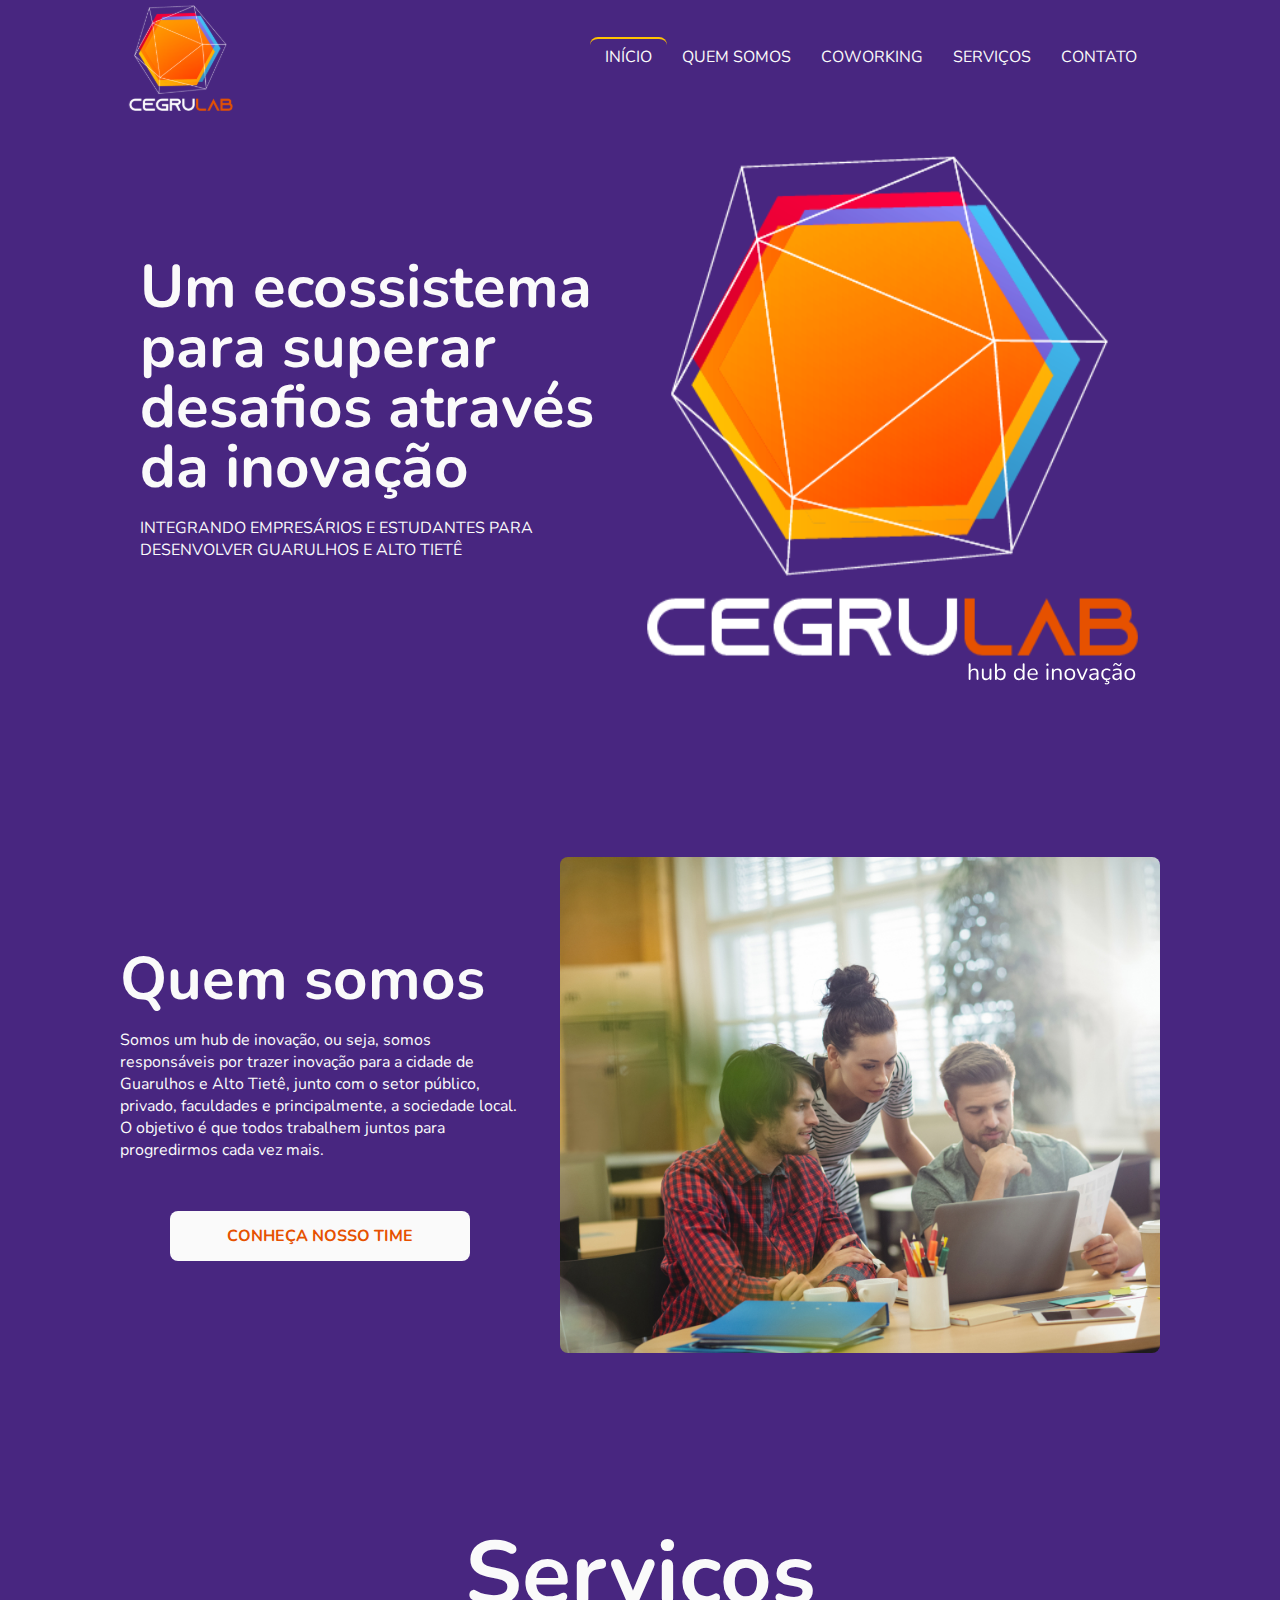
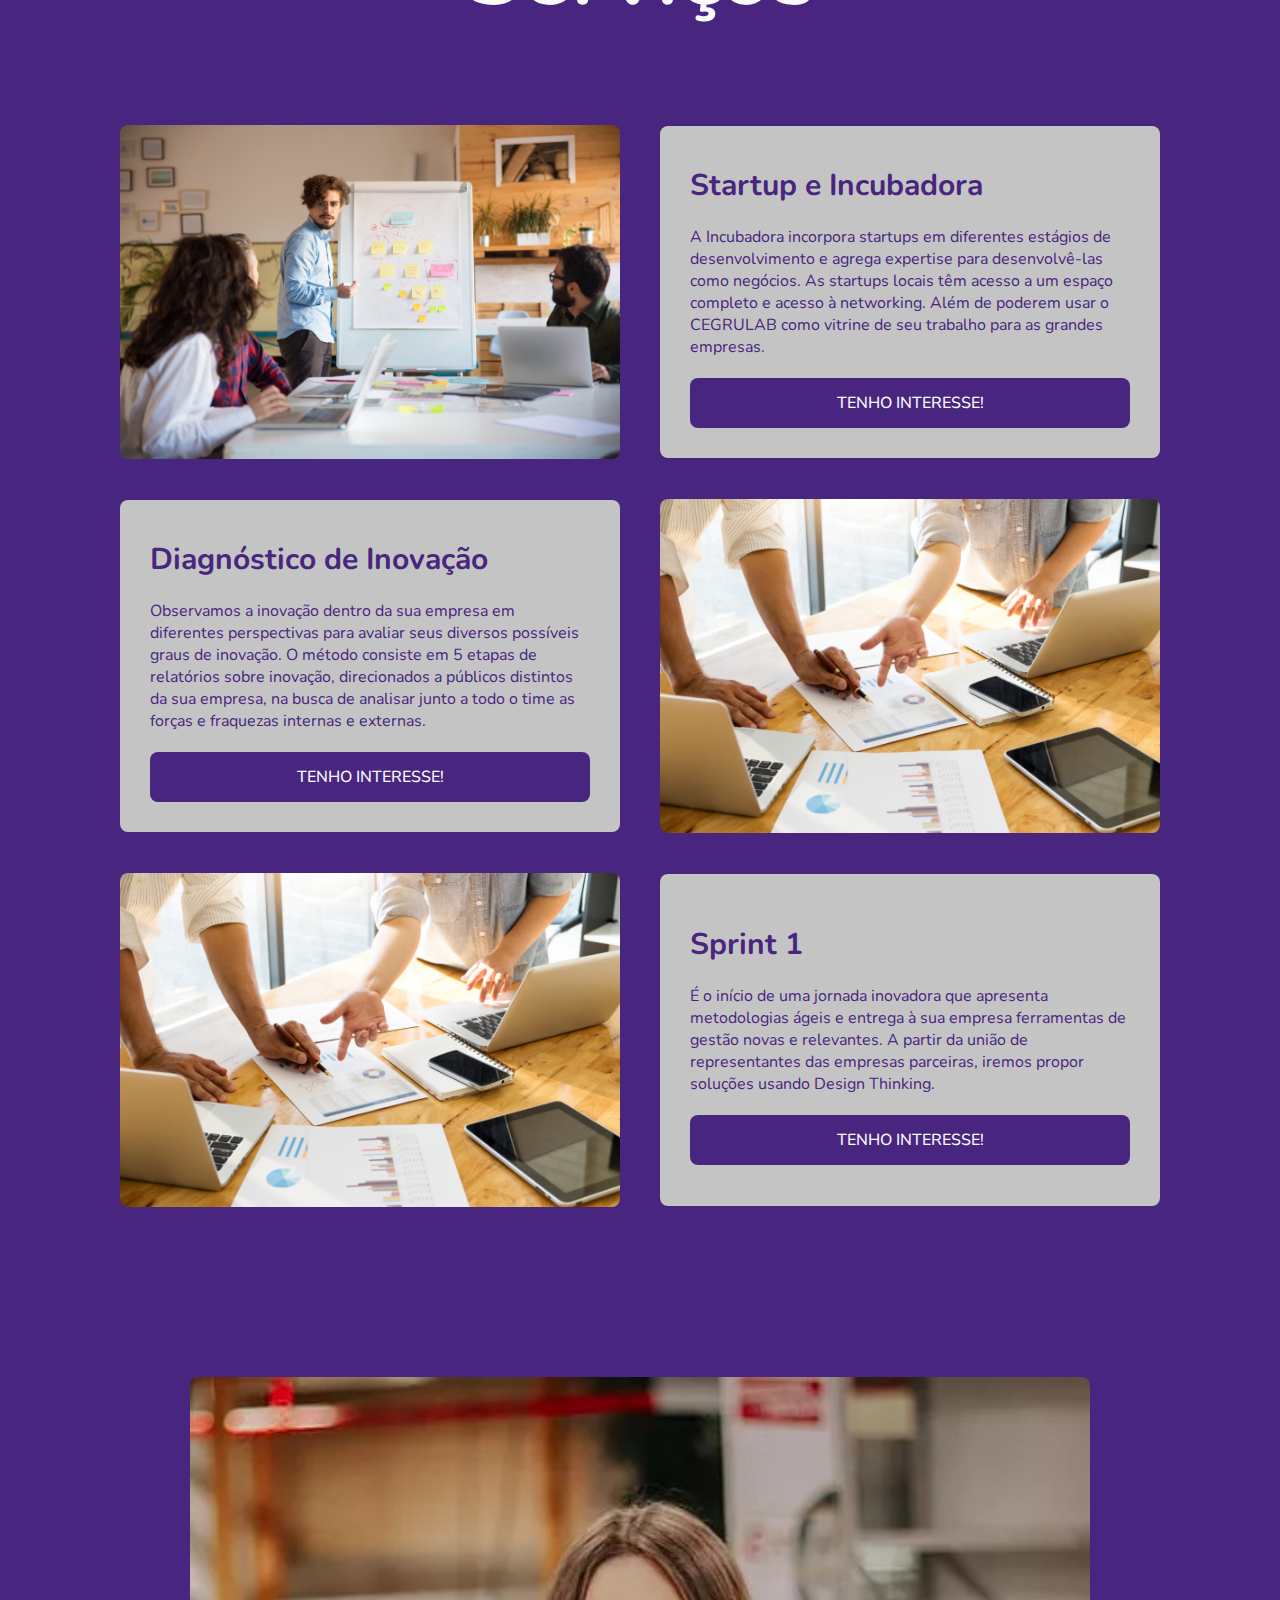
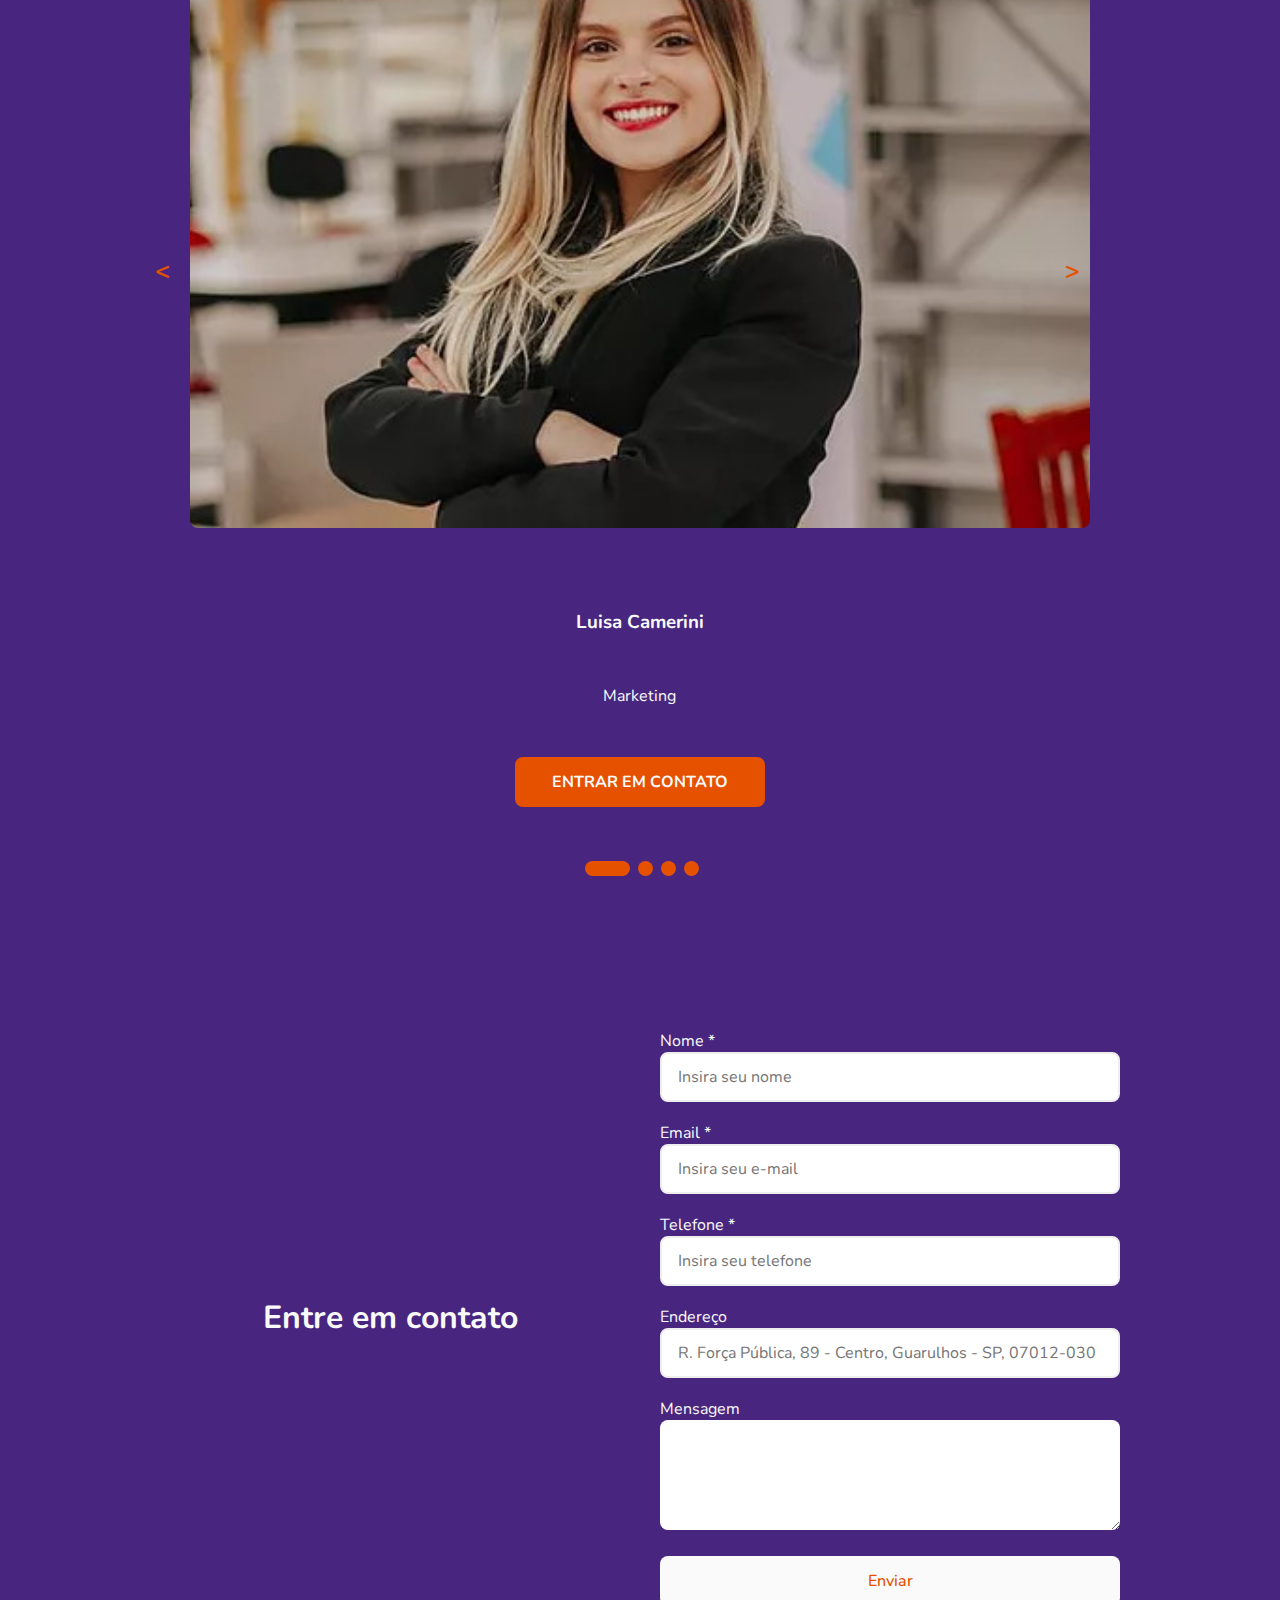
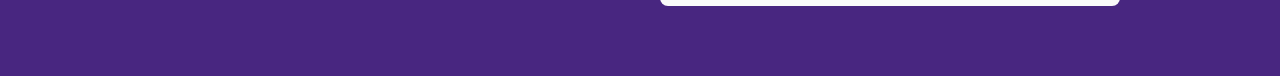
==== index.html @ c54a10b0 "Update index.html" ====
<!DOCTYPE html>
<html lang="PT_br">

<head>
    <title>Início | CEGRULAB</title>

    <!--Search Engines-->
    <meta name="description" content="Conheça o CEGRULAB">
    <!--Qual o nome da empresa?-->
    <link rel="nomeEmpresa" href="https://cegrulab.com.br/">
    <meta property="og:locale" content="pt_BR">
    <meta property="og:type" content="website">
    <meta property="og:title" content="Início | CEGRULAB">
    <meta property="og:description" content="Conheça o CEGRULAB">
    <meta property="og:url" content="https://cegrulab.com.br/">
    <meta property="og:site_name" content="CEGRULAB">
    <!-- Incluir a data de atualização
    <meta property="og:updated_time" content="2021-09-05T16:53:40-03:00">
    -->

    <meta charset="UTF-8">
    <meta http-equiv="X-UA-Compatible" content="IE=edge">

    <!--View Port-->
    <meta name="viewport" content="width=device-width, initial-scale=1.0">

    <!--CSS-->
    <link rel="stylesheet" href="./styles/global.css">
    <link rel="stylesheet" href="./styles/home.css">

    <!--FONTS-->
    <link rel="preconnect" href="https://fonts.gstatic.com">
    <link href="https://fonts.googleapis.com/css2?family=Nunito:wght@400;700&display=swap" rel="stylesheet">

    <!--ICON-->
    <link rel="icon" href="./images/logo.svg">

</head>

<body>
    <div id="home" class="content" id="outset">
        <header>
            <img src="./images/logo.svg" alt="CEGRULAB LOGO" class="logo">
            <nav role="navigation" class="nav" data-nav>
                <button aria-label="Abrir menu" class="btn-mobile" data-btn-mobile aria-haspopup="true"
                    aria-controls="menu" aria-expanded="false">Menu <span class="burger"></span></button>
                <ul role="menu" id="menu">
                    <li><a href="#outset" data-menu-item class="current">INÍCIO</a></li>
                    <li><a href="#about" data-menu-item>QUEM SOMOS</a></li>
                    <li><a href="#" data-menu-item>COWORKING</a></li>
                    <li><a href="#services" data-menu-item>SERVIÇOS</a></li>
                    <li><a href="#contact" data-menu-item>CONTATO</a></li>
                </ul>
            </nav>
        </header>
        <main>
            <div class="container">
                <div class="left outset">
                    <div class="description">
                        <h1>Um ecossistema para superar desafios através da inovação</h1>
                        <p>INTEGRANDO EMPRESÁRIOS E ESTUDANTES PARA DESENVOLVER GUARULHOS E ALTO TIETÊ</p>
                    </div>
                </div>
                <div class="right outset">
                    <img src="./images/outset.svg" alt="">
                </div>
                <div class="space"></div>
                <div class="left about" id="about">
                    <div class="description">
                        <h2>Quem somos</h2>
                        <p>Somos um hub de inovação, ou seja, somos responsáveis por trazer inovação para a cidade de
                            Guarulhos e Alto Tietê, junto com o setor público, privado, faculdades e principalmente, a
                            sociedade local. O objetivo é que todos trabalhem juntos para progredirmos cada vez mais.
                        </p>
                        <a href="#team" class="button">CONHEÇA NOSSO TIME</a>
                    </div>
                </div>
                <div class="right about">
                    <img src="./images/group-business-executives-discussing.jpg" alt="Grupo de executivos discutindo">
                </div>
                <div class="space"></div>
                <div class="services title" id="services">
                    <h2>Serviços</h2>
                </div>
                <div class="left services">
                    <img src="./images/startup-leader.jpg" alt="Startup Leader">
                </div>
                <div class="right services text-box">
                    <div class="description">
                        <h3>Startup e Incubadora</h3>
                        <p>​A Incubadora incorpora startups em diferentes estágios de desenvolvimento e agrega expertise
                            para desenvolvê-las como negócios. As startups locais têm acesso a um espaço completo e
                            acesso à networking. Além de poderem usar o CEGRULAB como vitrine de seu trabalho para as
                            grandes empresas.</p>
                        <a class="button">TENHO INTERESSE!</a>
                    </div>
                </div>
                <div class="left services text-box">
                    <div class="description">
                        <h3>Diagnóstico de Inovação</h3>
                        <p>​​Observamos a inovação dentro da sua empresa em diferentes perspectivas para avaliar seus
                            diversos possíveis graus de inovação. O método consiste em 5 etapas de relatórios sobre
                            inovação, direcionados a públicos distintos da sua empresa, na busca de analisar junto a
                            todo o time as forças e fraquezas internas e externas.</p>
                        <a class="button">TENHO INTERESSE!</a>
                    </div>
                </div>
                <div class="right services">
                    <img src="./images/business-people-meeting.jpg" alt="Encontro de Empresários">
                </div>
                <div class="left services">
                    <img src="./images/business-people-meeting.jpg" alt="Encontro de Empresários">
                </div>
                <div class="right services text-box">
                    <div class="description">
                        <h3>Sprint 1</h3>
                        <p>​​É o início de uma jornada inovadora que apresenta metodologias ágeis e entrega à sua
                            empresa ferramentas de gestão novas e relevantes. A partir da união de representantes das
                            empresas parceiras, iremos propor soluções usando Design Thinking.</p>
                        <a class="button">TENHO INTERESSE!</a>
                    </div>
                </div>
                <div class="space"></div>
                <div class="box" id="team">
                    <div class="container-slide active">
                        <div class="slide">
                            <div class="image">
                                <img src="./images/luisa-camerini.jpg" alt="Luisa Camerini">
                            </div>
                            <div class="text-box">
                                <h3>Luisa Camerini</h3>
                                <p>Marketing</p>
                                <a class="button">ENTRAR EM CONTATO</a>
                            </div>
                        </div>
                    </div>
                    <div class="container-slide">
                        <div class="slide">
                            <div class="image">
                                <img src="./images/rodrigo-fukunaro.jpg" alt="Rodrigo Fukunaro">
                            </div>
                            <div class="text-box">
                                <h3>Rodrigo Fukunaro</h3>
                                <p>Business Design</p>
                                <a class="button">ENTRAR EM CONTATO</a>
                            </div>
                        </div>
                    </div>
                    <div class="container-slide">
                        <div class="slide">
                            <div class="image">
                                <img src="./images/matteo-ritacco.jpg" alt="Matteo Ritacco">
                            </div>
                            <div class="text-box">
                                <h3>Matteo Ritacco</h3>
                                <p>Gerente de Comunidade</p>
                                <a class="button">ENTRAR EM CONTATO</a>
                            </div>
                        </div>
                    </div>
                    <div class="container-slide">
                        <div class="slide">
                            <div class="image">
                                <img src="./images/miguel-sanchez.jpg" alt="Miguel Sanchez">
                            </div>
                            <div class="text-box">
                                <h3>Miguel Sanchez</h3>
                                <p>Facilities</p>
                                <a class="button">ENTRAR EM CONTATO</a>
                            </div>
                        </div>
                    </div>
                    <div id="prev" data-prev aria-label="Previous">&lt</div>
                    <div id="next" data-next aria-label="Next">&gt</div>
                    <div aria-label="Slides" class="indicator">
                        <span class="btn active" data-btn></span>
                        <span class="btn" data-btn></span>
                        <span class="btn" data-btn></span>
                        <span class="btn" data-btn></span>
                    </div>
                </div>
                <div class="space"></div>
                <div class="overlay" id="contact">
                    <div class="panel">
                        <h1>Entre em contato</h1>
                    </div>
                </div>
                <div class="form">
                    <form action="" class="">
                        <label for="nome">Nome *</label>
                        <input type="text" id="nome" placeholder="Insira seu nome" inputmode="verbatim">
                        <label for="email">Email *</label>
                        <input type="email" id="email" placeholder="Insira seu e-mail" inputmode="email">
                        <label for="tel">Telefone *</label>
                        <input type="tel" id="tel" placeholder="Insira seu telefone" inputmode="tel">
                        <label for="address">Endereço</label>
                        <input type="text" id="address" placeholder="R. Força Pública, 89 - Centro, Guarulhos - SP, 07012-030" inputmode="verbatim">
                        <label for="message">Mensagem</label>
                        <textarea id="message" cols="30" rows="5"></textarea>
                        <div class="buttons">
                            <button>Enviar</button>
                        </div>
                    </form>
                </div>
            </div>
        </main>
    </div>
    <script src="./scripts/global.js"></script>
    <script src="./scripts/home.js"></script>
</body>

</html>
---- styles/global.css ----
* {
    margin: 0;
    padding: 0;
    border: none;
    text-decoration: none;
    box-sizing: border-box;
    border-radius: .8rem;
}

html {
    --black: #181818;
    --grey-light: #eee;
    --grey: #C4C4C4;
    --white: #FAFAFA;
    --orange: #E65100;
    --yellow: #FFC301;
    --blue: #2C7CB1;
    --purple: #482680;
    /*1rem = 16px (User agent) = 100% (User agent)*/
    font-size: 62.5%;
    /*10px*/
    transition: all 0.5s ease-in;
}

body {
    display: flex;
    height: 100vh;
    background: var(--purple);
}

body.menu-active {
    overflow-y: hidden;
}

/*input and buttons*/

input {
    border: .2rem solid var(--grey-light);
    padding: 0 1.6rem;
    outline: none;
}

input, button, .button {
    border-radius: .8rem;
    height: 5rem;
}

body, button, input, textarea {
    /*intervalo de tamanho
    mínimo; ideal; máximo*/
    font-size: clamp(14px, 1.6rem, 2vw);
    font-family: 'Nunito', sans-serif;
    color: var(--white);
}

input, textarea {
    width: 100%;
}

button, .button {
    font-weight: 500;
    /*Espaçamento entre as linhas*/
    line-height: 0;
    /*Para o alinhamento ao centro tanto na vertial como na horizontal*/
    display: flex;
    align-items: center;
    justify-content: center;
    background: var(--white);
    color: var(--orange);
    transition: filter .2s;
    cursor: pointer;
}

button:hover, .button:hover {
    /*Aplica um brilho*/
    filter: brightness(1.2);
}

.sr-only {
    position: absolute;
    height: 1px;
    width: 1px;
    padding: 0;
    margin: -1px;
    overflow: hidden;
    clip-path: rect(0, 0, 0);
    white-space: nowrap;
    border-width: 0;
}

/*Header*/

.content header {
    width: 80%;
    margin: 3.5rem auto;
    transition: all 0.3s ease-in-out;
}

.content header img {
    width: 10.5rem;
}

.content header .nav .btn-mobile {
    display: none;
}

.content header .nav ul {
    display: flex;
    list-style-type: none;
    align-items: center;
    justify-content: center;
}

.content header .nav a {
    color: var(--white);
    text-transform: uppercase;
    text-decoration: none;
    padding: 0.7rem 1.5rem;
    transition: all 0.3s ease-in-out;
}

.content header .nav a.current, .content header .nav a:hover {
    border-top: 0.2rem solid var(--yellow);
}

/*Scrollbar*/

::-webkit-scrollbar {
	width: 1rem;
}
::-webkit-scrollbar-track {
	box-shadow: inset 0 0 0.5rem var(--white);
	border-radius: 1rem;
}
::-webkit-scrollbar-thumb {
	background: var(--orange);
	border-radius: 1rem;
}

@media (max-width: 60rem) {
    .content header {
        width: 100%;
        padding: 0 2rem;
    }
    .content header img {
        width: 6rem;
    }
    .content header .nav ul {
        display: block;
        position: absolute;
        width: 100%;
        top: 10rem;
        right: 0;
        background: var(--purple);
        transition: .6s;
        z-index: 1000;
        height: 0;
        visibility: hidden;
        overflow-y: hidden;
    }
    .content header .nav.active ul {
        height: 100vh;
        visibility: visible;
        overflow-y: auto;
    }
    .content header .nav li, a {
        padding: 2rem 0;
        margin: 0 2rem;
    }
    .content header .nav .btn-mobile {
        display: flex;
        padding: 0.6rem 1rem;
        border: none;
        background: none;
    }
    .content header .nav .btn-mobile .burger {
        border-top: 0.2rem solid;
        width: 2rem;
        margin-left: 1rem;
    }
    .content header .nav .btn-mobile .burger::after, .burger::before {
        content: '';
        /*Variável que copia a cor do elemento de origem*/
        background: currentColor;
        display: block;
        width: 2rem;
        height: 0.2rem;
        margin-top: 0.5rem;
        transition: 0.3s;
        position: relative;
    }

    .content header .nav.active .btn-mobile .burger{
        border-top-color: transparent;
    }

    .content header .nav.active .btn-mobile .burger::before{
        transform: rotate(135deg);
    }
    .content header .nav.active .btn-mobile .burger::after{
        transform: rotate(-135deg);
        top: -0.7rem;
    }
}
---- styles/home.css ----
.content {
    display: grid;
    grid-template-columns: 100%;
    grid-template-rows: 11.4rem 1fr;
    grid-template-areas: "header" "main"
}

header {
    grid-area: header;
    display: flex;
    align-items: center;
    justify-content: space-between;
}

main {
    grid-area: main;
    display: flex;
    align-items: center;
    justify-content: center;
}

main .container {
    display: flex;
    flex-wrap: wrap;
    align-items: center;
    justify-content: center;
    margin: 0 auto;
    width: 90%;
    padding: 2rem;
}

.container .left, .right {
    position: relative;
    display: flex;
    justify-content: center;
    align-items: center;
}

.container .space {
    width: 100%;
    position: relative;
    height: 10rem;
}

/*Outset*/

.container .outset {
    width: 50rem;
}

.container .outset h1 {
    font-size: 6rem;
    line-height: 6rem;
    margin-bottom: 2rem;
}

.container .outset img {
    width: 100%;
}

/*About*/

.container .about {
    margin: 2rem;
    min-height: 60rem;
}

.container .left.about {
    width: 40rem;
}

.container .about h2 {
    font-size: 6rem;
    line-height: 6rem;
    margin-bottom: 2rem;
}

.container .about .button {
    margin: 5rem auto 0;
    font-weight: 700;
    max-width: 30rem;
}

.container .about img {
    width: 60rem;
}

/*Services*/

.container .services.title {
    width: 100%;
    font-size: 6rem;
    text-align: center;
    line-height: 6rem;
    margin-bottom: 10rem;
}

.container .services {
    width: 50rem;
    margin: 2rem;
}

.container .services img {
    width: 100%;
}

.container .services.text-box {
    min-height: 33.2rem;
    padding: 3rem;
    background: var(--grey);
    color: var(--purple);
}

.container .services h3 {
    font-size: 3rem;
    font-weight: 700;
    line-height: 6rem;
    margin-bottom: 1rem;
}

.container .services .button {
    margin-top: 2rem;
    background: var(--purple);
    color: var(--white);
}

/*Âncoras*/

html {
    scroll-behavior: smooth;
}

:target {
    scroll-margin-top: 5rem;
}

/*Image Slider*/

.container .box {
    position: relative;
    width: 90%;
}

.container .container-slide {
    display: none;
}

.container .container-slide.active {
    display: block;
}

.container .box #prev, #next {
    position: absolute;
    top: 45%;
    transform: translate(-45%);
    color: var(--orange);
    height: 5rem;
    width: 5rem;
    line-height: 5rem;
    font-size: 2.5rem;
    text-align: center;
    cursor: pointer;
    font-weight: bolder;
}

.container .box #prev:hover, #next:hover {
    background: rgba(0, 0, 0, 0.5);
}

.container .box #prev {
    left: 2rem;
}

.container .box #next {
    right: 2rem;
}

.container .container-slide .slide {
    display: flex;
    align-items: center;
    flex-wrap: wrap;
    gap: 1.5rem;
    padding: 2rem;
}

.container .container-slide .slide .text-box {
    animation: slideContent 0.4s linear 0.6s backwards;
}

@keyframes slideContent {
    0% {
        opacity: 0;
        transform: translateX(-5rem);
    }
}

.container .container-slide .slide .image {
    animation: slideImage 0.4s linear;
}

@keyframes slideImage {
    0% {
        opacity: 0;
        transform: translateY(-5rem);
    }
}

.container .container-slide .slide .text-box, .image {
    flex: 1 1 50rem;
    padding: 3rem;
    text-align: center;
}

.container .container-slide .slide .image img {
    width: 100%;
}

.container .container-slide .slide .text-box p, .button {
    margin: 5rem auto 0;
}

.container .container-slide .slide .text-box .button {
    width: 25rem;
    font-weight: 700;
    background: var(--orange);
    color: var(--white);
}

.container .box .indicator {
    position: relative;
    display: flex;
    align-items: center;
    justify-content: center;
    margin-left: 0.5rem;
}

.container .box .indicator .btn {
    display: inline-block;
    height: 1.5rem;
    width: 1.5rem;
    margin: 0.4rem;
    border-radius: 1.5rem;
    background: var(--orange);
    cursor: pointer;
    transition: 0.4s;
}

.container .box .indicator .btn.active{
    width: 4.5rem;
}

/*Form*/

.container .form, .overlay {
    border-radius: 1rem;
    padding: 5rem 2rem;
    width: min(50rem, 100%);
}

.container .overlay {
    text-align: center;
}

.container .form input {
    margin-bottom: 2rem;
}

.container .form button{
    width: 100%;
    margin-top: 2rem;
}

@media (max-width: 60rem) {
    main .container {
        width: 100%;
        overflow-x: hidden;
    }
    .container .space {
        height: 5rem;
    }
    .container .about {
        min-height: 30rem;
    }
    .container .outset, .left.about, .services {
        width: 100%;
        margin: 0;
        padding: 0;
    }
    .container .outset h1 {
        font-size: 5rem;
    }
    .container .about h2, .services.title h2 {
        font-size: 4rem;
    }
    .container .services.title {
        margin-bottom: 2rem;
    }
    .container .outset img {
        width: 80%;
    }
    .container .services {
        width: 80%;
    }
    .container .about img {
        width: 80%;
    }
    .container .box #prev {
        left: 0;
        top: 60%;
    }
    .container .box #next {
        right: 0;
        top: 60%;
    }
}
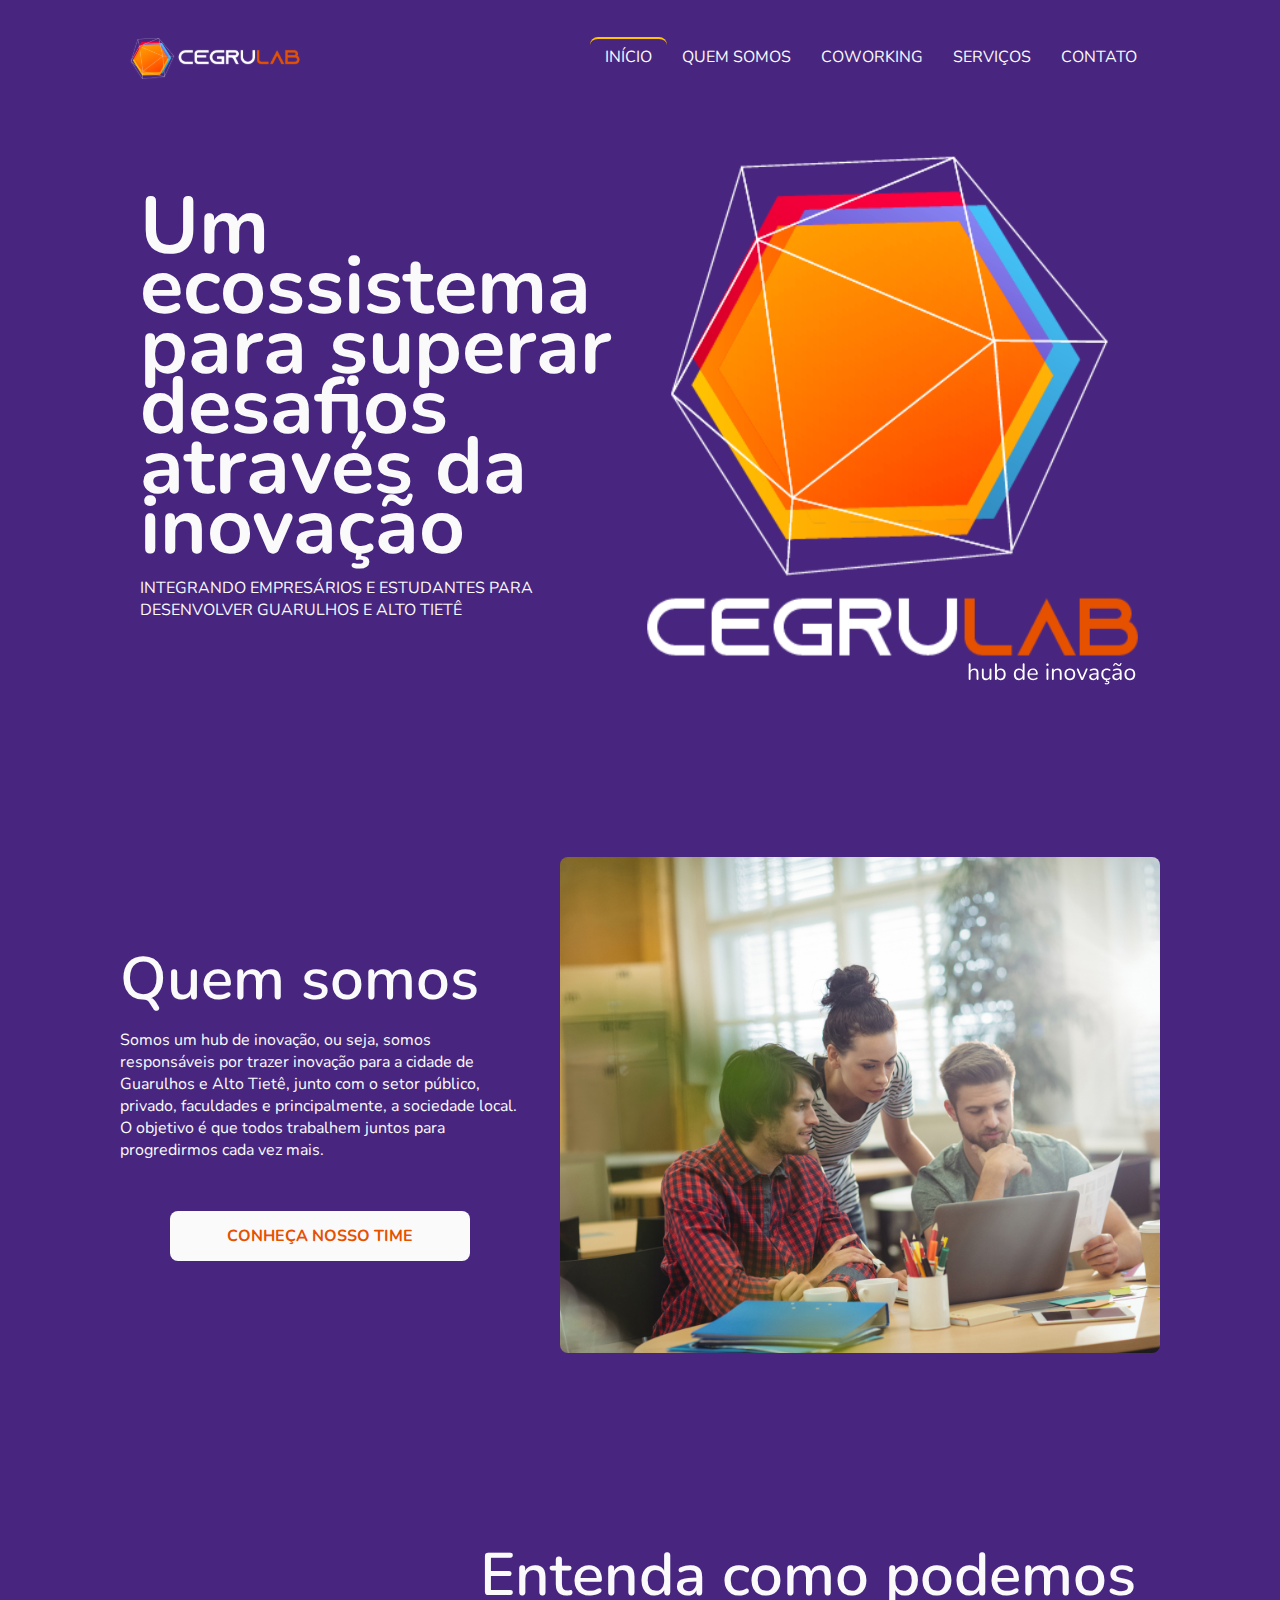
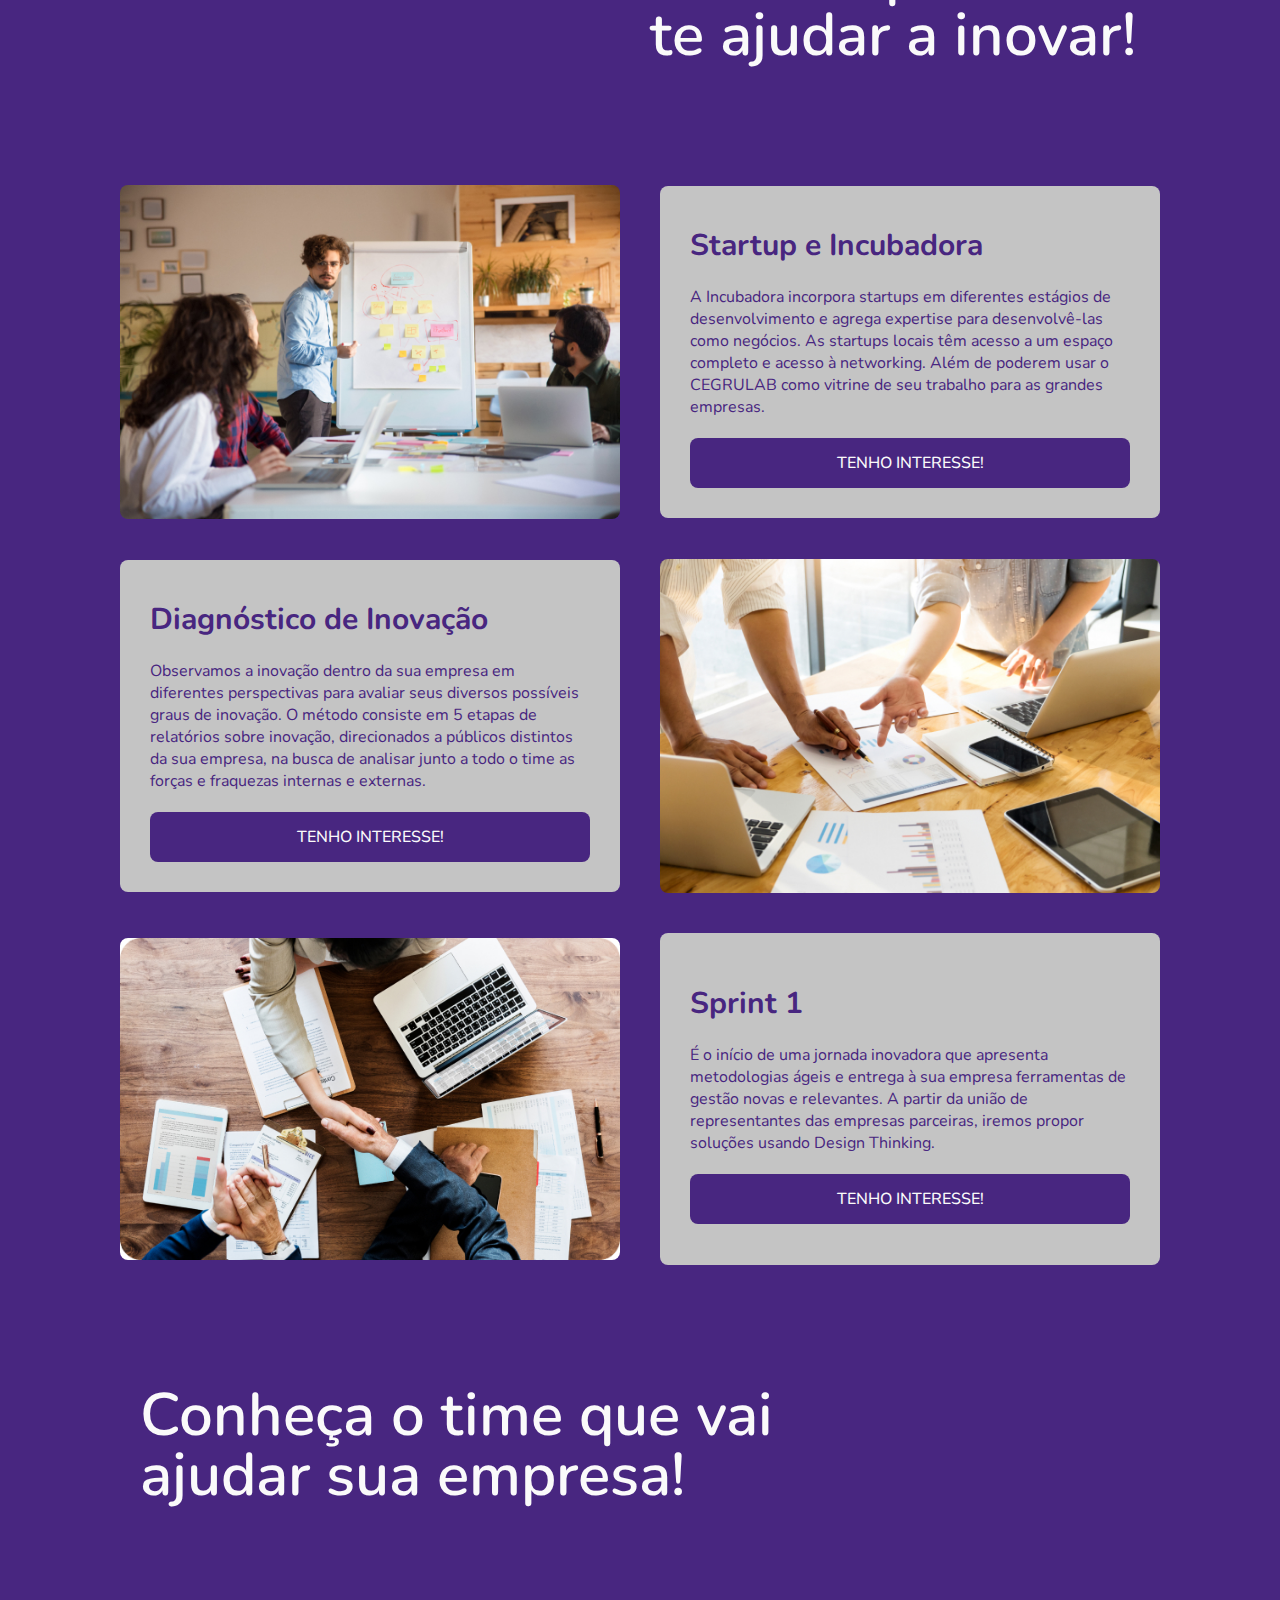
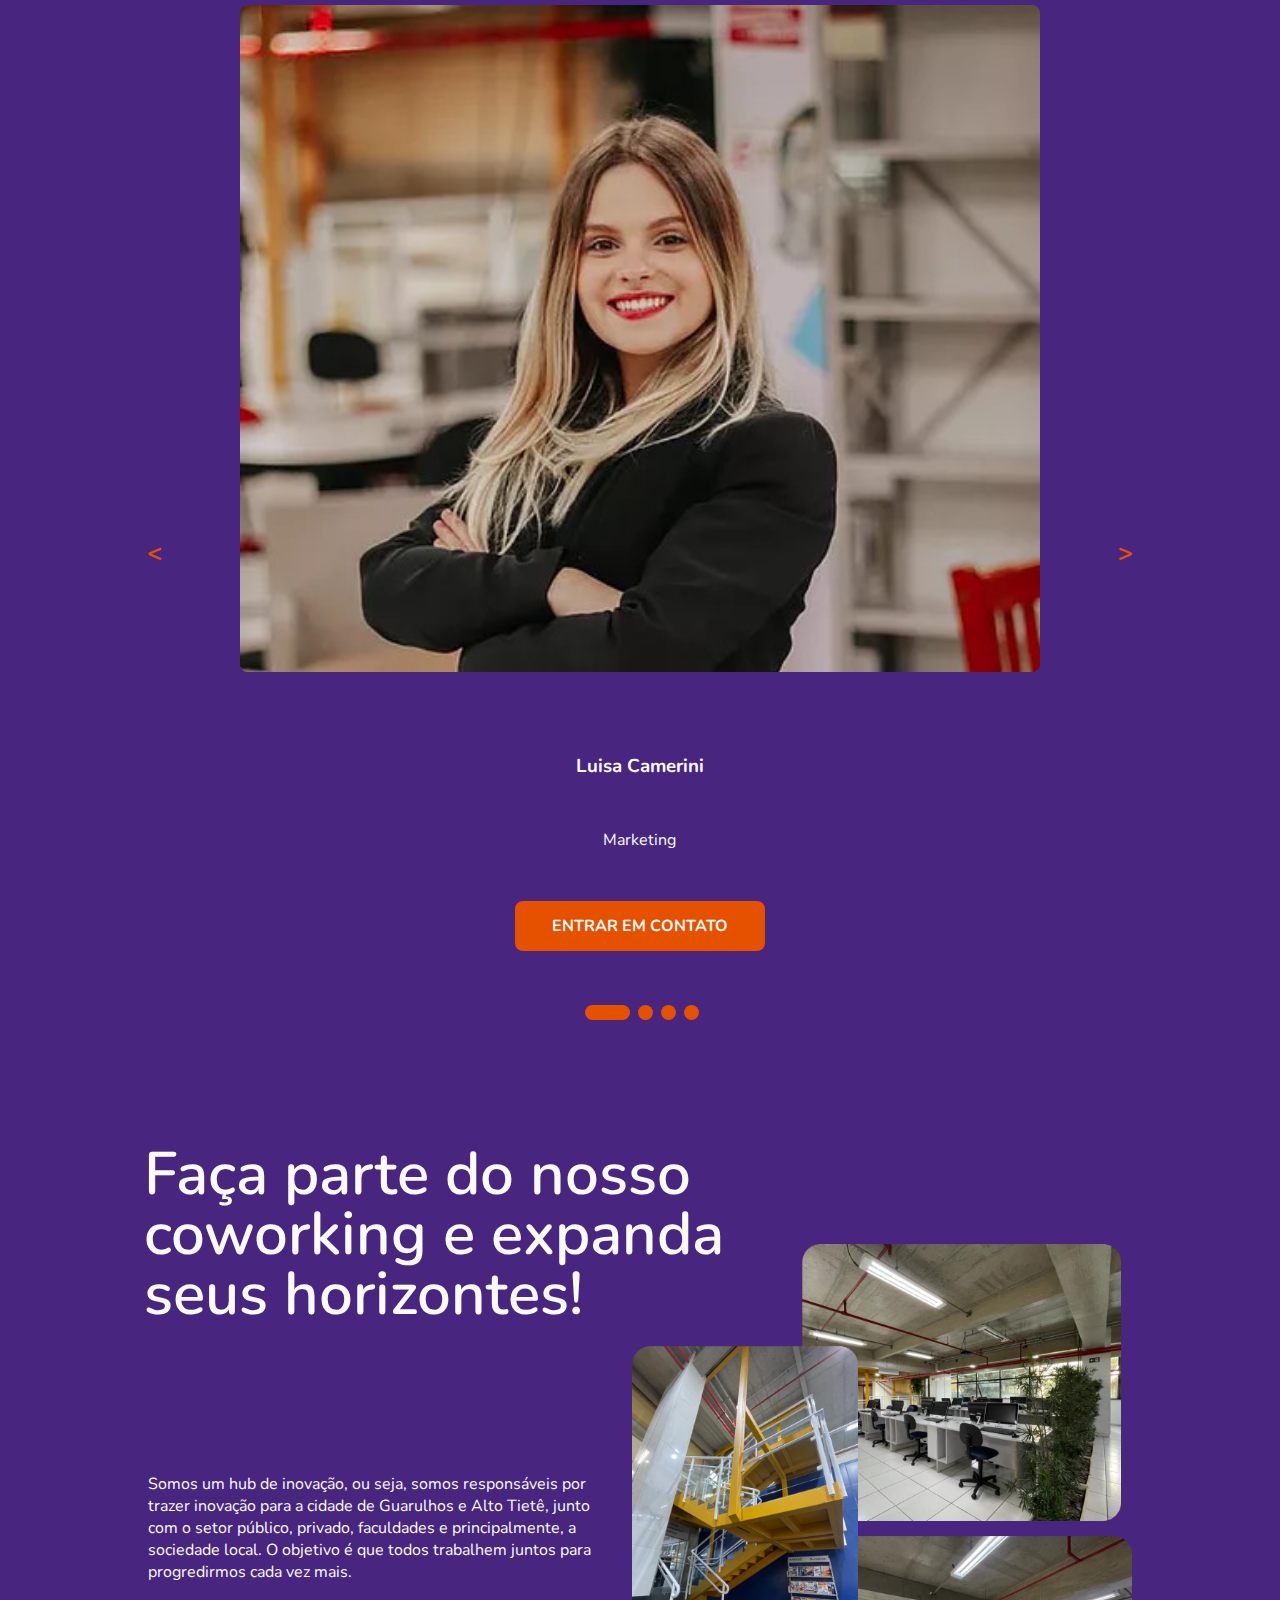
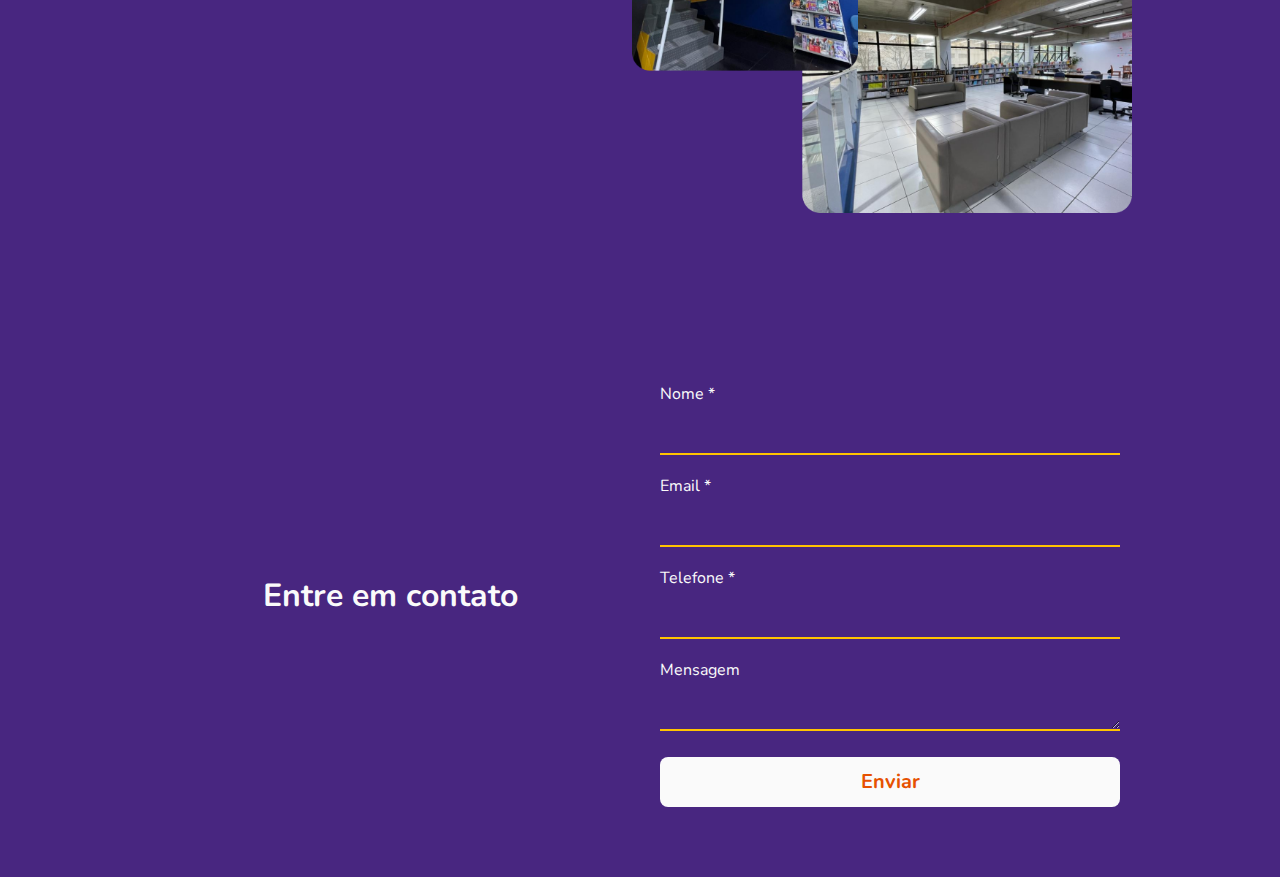
==== commit 5a84f3ac: "coworking" ====
--- a/index.html
+++ b/index.html
@@ -30,7 +30,7 @@
 
     <!--FONTS-->
     <link rel="preconnect" href="https://fonts.gstatic.com">
-    <link href="https://fonts.googleapis.com/css2?family=Nunito:wght@400;700&display=swap" rel="stylesheet">
+    <link href="https://fonts.googleapis.com/css2?family=Nunito:wght@400;600;700&display=swap" rel="stylesheet">
 
     <!--ICON-->
     <link rel="icon" href="./images/logo.svg">
@@ -40,14 +40,14 @@
 <body>
     <div id="home" class="content" id="outset">
         <header>
-            <img src="./images/logo.svg" alt="CEGRULAB LOGO" class="logo">
+            <img src="./images/header-logo.svg" alt="CEGRULAB LOGO" class="logo">
             <nav role="navigation" class="nav" data-nav>
                 <button aria-label="Abrir menu" class="btn-mobile" data-btn-mobile aria-haspopup="true"
                     aria-controls="menu" aria-expanded="false">Menu <span class="burger"></span></button>
                 <ul role="menu" id="menu">
                     <li><a href="#outset" data-menu-item class="current">INÍCIO</a></li>
                     <li><a href="#about" data-menu-item>QUEM SOMOS</a></li>
-                    <li><a href="#" data-menu-item>COWORKING</a></li>
+                    <li><a href="#coworking" data-menu-item>COWORKING</a></li>
                     <li><a href="#services" data-menu-item>SERVIÇOS</a></li>
                     <li><a href="#contact" data-menu-item>CONTATO</a></li>
                 </ul>
@@ -80,7 +80,7 @@
                 </div>
                 <div class="space"></div>
                 <div class="services title" id="services">
-                    <h2>Serviços</h2>
+                    <h2>Entenda como podemos<br />te ajudar a inovar!</h2>
                 </div>
                 <div class="left services">
                     <img src="./images/startup-leader.jpg" alt="Startup Leader">
@@ -109,7 +109,7 @@
                     <img src="./images/business-people-meeting.jpg" alt="Encontro de Empresários">
                 </div>
                 <div class="left services">
-                    <img src="./images/business-people-meeting.jpg" alt="Encontro de Empresários">
+                    <img src="./images/business-people-shaking-hands-together.jpg" alt="Aperto de Mãos Entre Empresários">
                 </div>
                 <div class="right services text-box">
                     <div class="description">
@@ -122,6 +122,9 @@
                 </div>
                 <div class="space"></div>
                 <div class="box" id="team">
+                    <div class="title">
+                        <h2>Conheça o time que vai<br />ajudar sua empresa!</h2>
+                    </div>
                     <div class="container-slide active">
                         <div class="slide">
                             <div class="image">
@@ -180,6 +183,16 @@
                     </div>
                 </div>
                 <div class="space"></div>
+                <div class="coworking title" id="coworking">
+                    <h2>Faça parte do nosso<br/>coworking e expanda<br/>seus horizontes!</h2>
+                </div>
+                <div class="left coworking">
+                    <p>Somos um hub de inovação, ou seja, somos responsáveis por trazer inovação para a cidade de Guarulhos e Alto Tietê, junto com o setor público, privado, faculdades e principalmente, a sociedade local. O objetivo é que todos trabalhem juntos para progredirmos cada vez mais.</p>
+                </div>
+                <div class="right coworking">
+                    <img src="./images/building-structure.png" alt="Estrutura predial">
+                </div>
+                <div class="space"></div>
                 <div class="overlay" id="contact">
                     <div class="panel">
                         <h1>Entre em contato</h1>
@@ -188,15 +201,13 @@
                 <div class="form">
                     <form action="" class="">
                         <label for="nome">Nome *</label>
-                        <input type="text" id="nome" placeholder="Insira seu nome" inputmode="verbatim">
+                        <input type="text" id="nome" inputmode="verbatim">
                         <label for="email">Email *</label>
-                        <input type="email" id="email" placeholder="Insira seu e-mail" inputmode="email">
+                        <input type="email" id="email" inputmode="email">
                         <label for="tel">Telefone *</label>
-                        <input type="tel" id="tel" placeholder="Insira seu telefone" inputmode="tel">
-                        <label for="address">Endereço</label>
-                        <input type="text" id="address" placeholder="R. Força Pública, 89 - Centro, Guarulhos - SP, 07012-030" inputmode="verbatim">
+                        <input type="tel" id="tel" inputmode="tel">
                         <label for="message">Mensagem</label>
-                        <textarea id="message" cols="30" rows="5"></textarea>
+                        <textarea id="message" cols="30" rows="2"></textarea>
                         <div class="buttons">
                             <button>Enviar</button>
                         </div>
@@ -209,4 +220,4 @@
     <script src="./scripts/home.js"></script>
 </body>
 
-</html>
+</html>--- a/styles/global.css
+++ b/styles/global.css
@@ -34,14 +34,16 @@
 
 /*input and buttons*/
 
-input {
-    border: .2rem solid var(--grey-light);
+input, textarea {
+    background: transparent;
+    border-bottom: .2rem solid var(--yellow);
+    border-radius: 0;
     padding: 0 1.6rem;
     outline: none;
-}
-
-input, button, .button {
-    border-radius: .8rem;
+    color: var(--black);
+}
+
+input, textarea, button, .button {
     height: 5rem;
 }
 
@@ -97,7 +99,7 @@
 }
 
 .content header img {
-    width: 10.5rem;
+    width: 12;
 }
 
 .content header .nav .btn-mobile {
@@ -133,7 +135,7 @@
 	border-radius: 1rem;
 }
 ::-webkit-scrollbar-thumb {
-	background: var(--orange);
+	background: var(--yellow);
 	border-radius: 1rem;
 }
 
@@ -141,9 +143,6 @@
     .content header {
         width: 100%;
         padding: 0 2rem;
-    }
-    .content header img {
-        width: 6rem;
     }
     .content header .nav ul {
         display: block;
@@ -175,6 +174,7 @@
     }
     .content header .nav .btn-mobile .burger {
         border-top: 0.2rem solid;
+        border-radius: 0;
         width: 2rem;
         margin-left: 1rem;
     }
--- a/styles/home.css
+++ b/styles/home.css
@@ -49,7 +49,7 @@
 }
 
 .container .outset h1 {
-    font-size: 6rem;
+    font-size: 8rem;
     line-height: 6rem;
     margin-bottom: 2rem;
 }
@@ -71,6 +71,7 @@
 
 .container .about h2 {
     font-size: 6rem;
+    font-weight: 600;
     line-height: 6rem;
     margin-bottom: 2rem;
 }
@@ -89,10 +90,14 @@
 
 .container .services.title {
     width: 100%;
+    text-align: right;
+    margin-bottom: 10rem;
+    padding: 0 4rem;
+}
+.container .services.title h2{
     font-size: 6rem;
-    text-align: center;
-    line-height: 6rem;
-    margin-bottom: 10rem;
+    font-weight: 600;
+    line-height: 6rem;
 }
 
 .container .services {
@@ -141,6 +146,18 @@
     width: 90%;
 }
 
+.container .box .title {
+    width: 100%;
+    text-align: left;
+    margin-bottom: 5rem;
+}
+
+.container .box .title h2{
+    font-size: 6rem;
+    font-weight: 600;
+    line-height: 6rem;
+}
+
 .container .container-slide {
     display: none;
 }
@@ -151,8 +168,8 @@
 
 .container .box #prev, #next {
     position: absolute;
-    top: 45%;
-    transform: translate(-45%);
+    top: 60%;
+    transform: translate(-60%);
     color: var(--orange);
     height: 5rem;
     width: 5rem;
@@ -172,7 +189,7 @@
 }
 
 .container .box #next {
-    right: 2rem;
+    right: -4rem;
 }
 
 .container .container-slide .slide {
@@ -213,6 +230,7 @@
 
 .container .container-slide .slide .image img {
     width: 100%;
+    max-width: 80rem;
 }
 
 .container .container-slide .slide .text-box p, .button {
@@ -249,6 +267,34 @@
     width: 4.5rem;
 }
 
+/*Coworking*/
+
+.container .coworking {
+    margin: 2rem;
+}
+
+.container .left.coworking {
+    width: 40%;
+    text-align: left;
+}
+
+.container .coworking.title {
+    width: 100%;
+    text-align: left;
+    padding: 0 4rem;
+    margin-bottom: -10rem;
+}
+.container .coworking.title h2{
+    font-size: 6rem;
+    font-weight: 600;
+    line-height: 6rem;
+}
+
+.container .coworking img {
+    width: 100%;
+    max-width: 50rem;
+}
+
 /*Form*/
 
 .container .form, .overlay {
@@ -268,6 +314,8 @@
 .container .form button{
     width: 100%;
     margin-top: 2rem;
+    font-size: 2rem;
+    font-weight: bolder;
 }
 
 @media (max-width: 60rem) {
@@ -287,7 +335,7 @@
         padding: 0;
     }
     .container .outset h1 {
-        font-size: 5rem;
+        font-size: 6rem;
     }
     .container .about h2, .services.title h2 {
         font-size: 4rem;
@@ -309,7 +357,14 @@
         top: 60%;
     }
     .container .box #next {
-        right: 0;
+        right: -6rem;
         top: 60%;
     }
+    .container .left.coworking{
+        width: 100%;
+    }
+    .container .coworking.title{
+        padding: 0;
+        margin-bottom: 0;
+    }
 }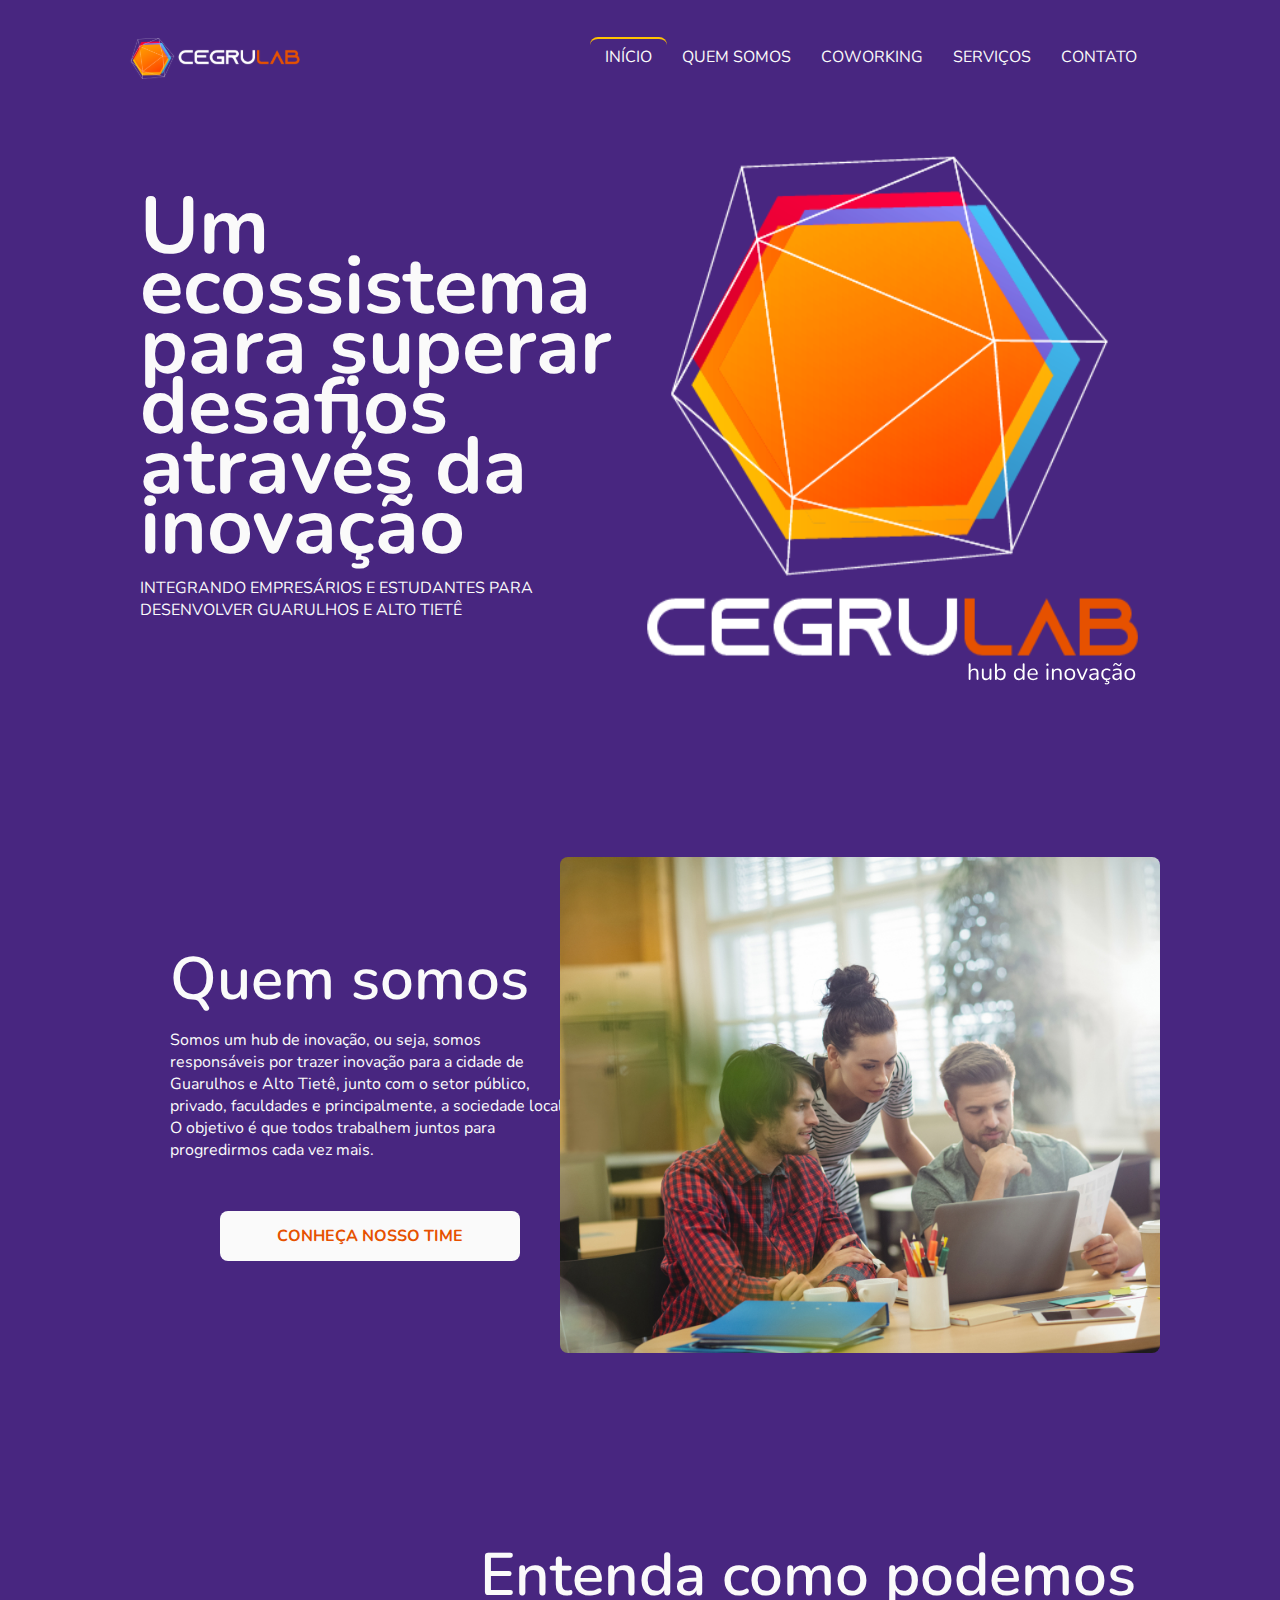
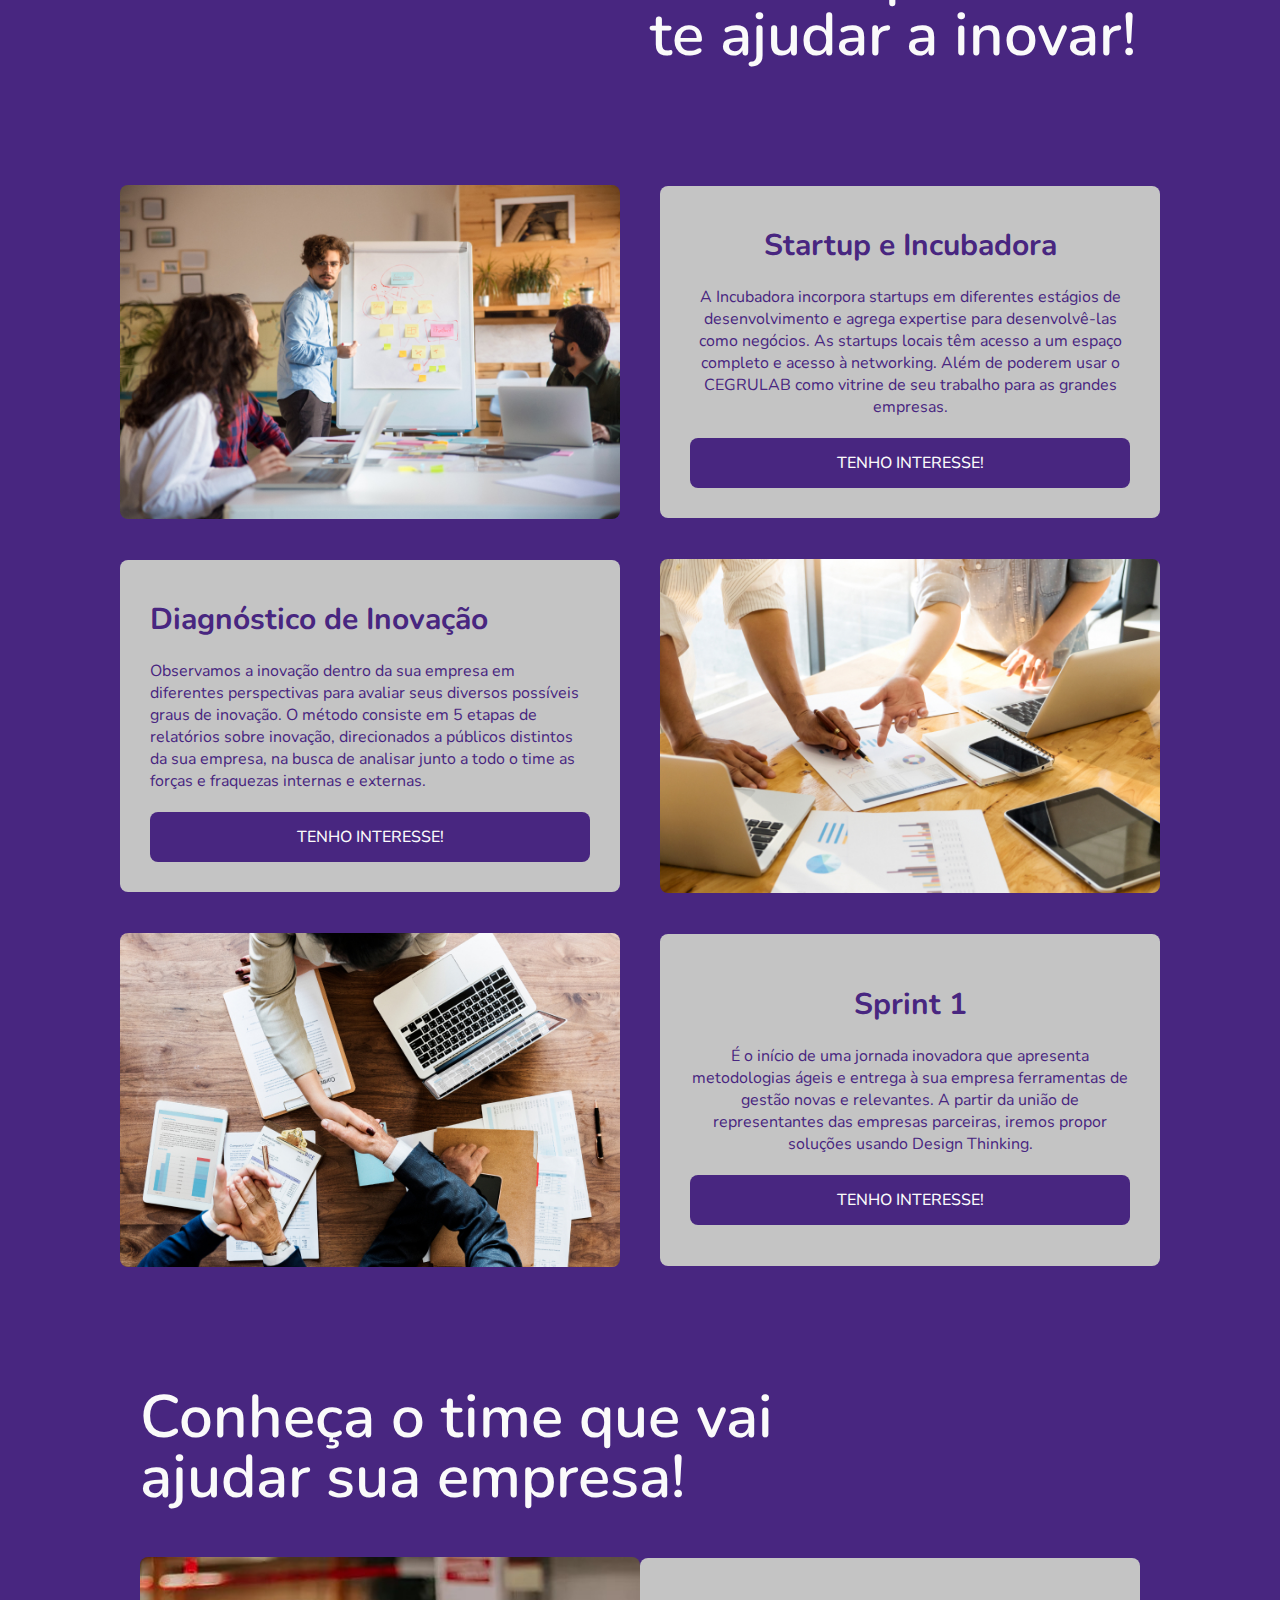
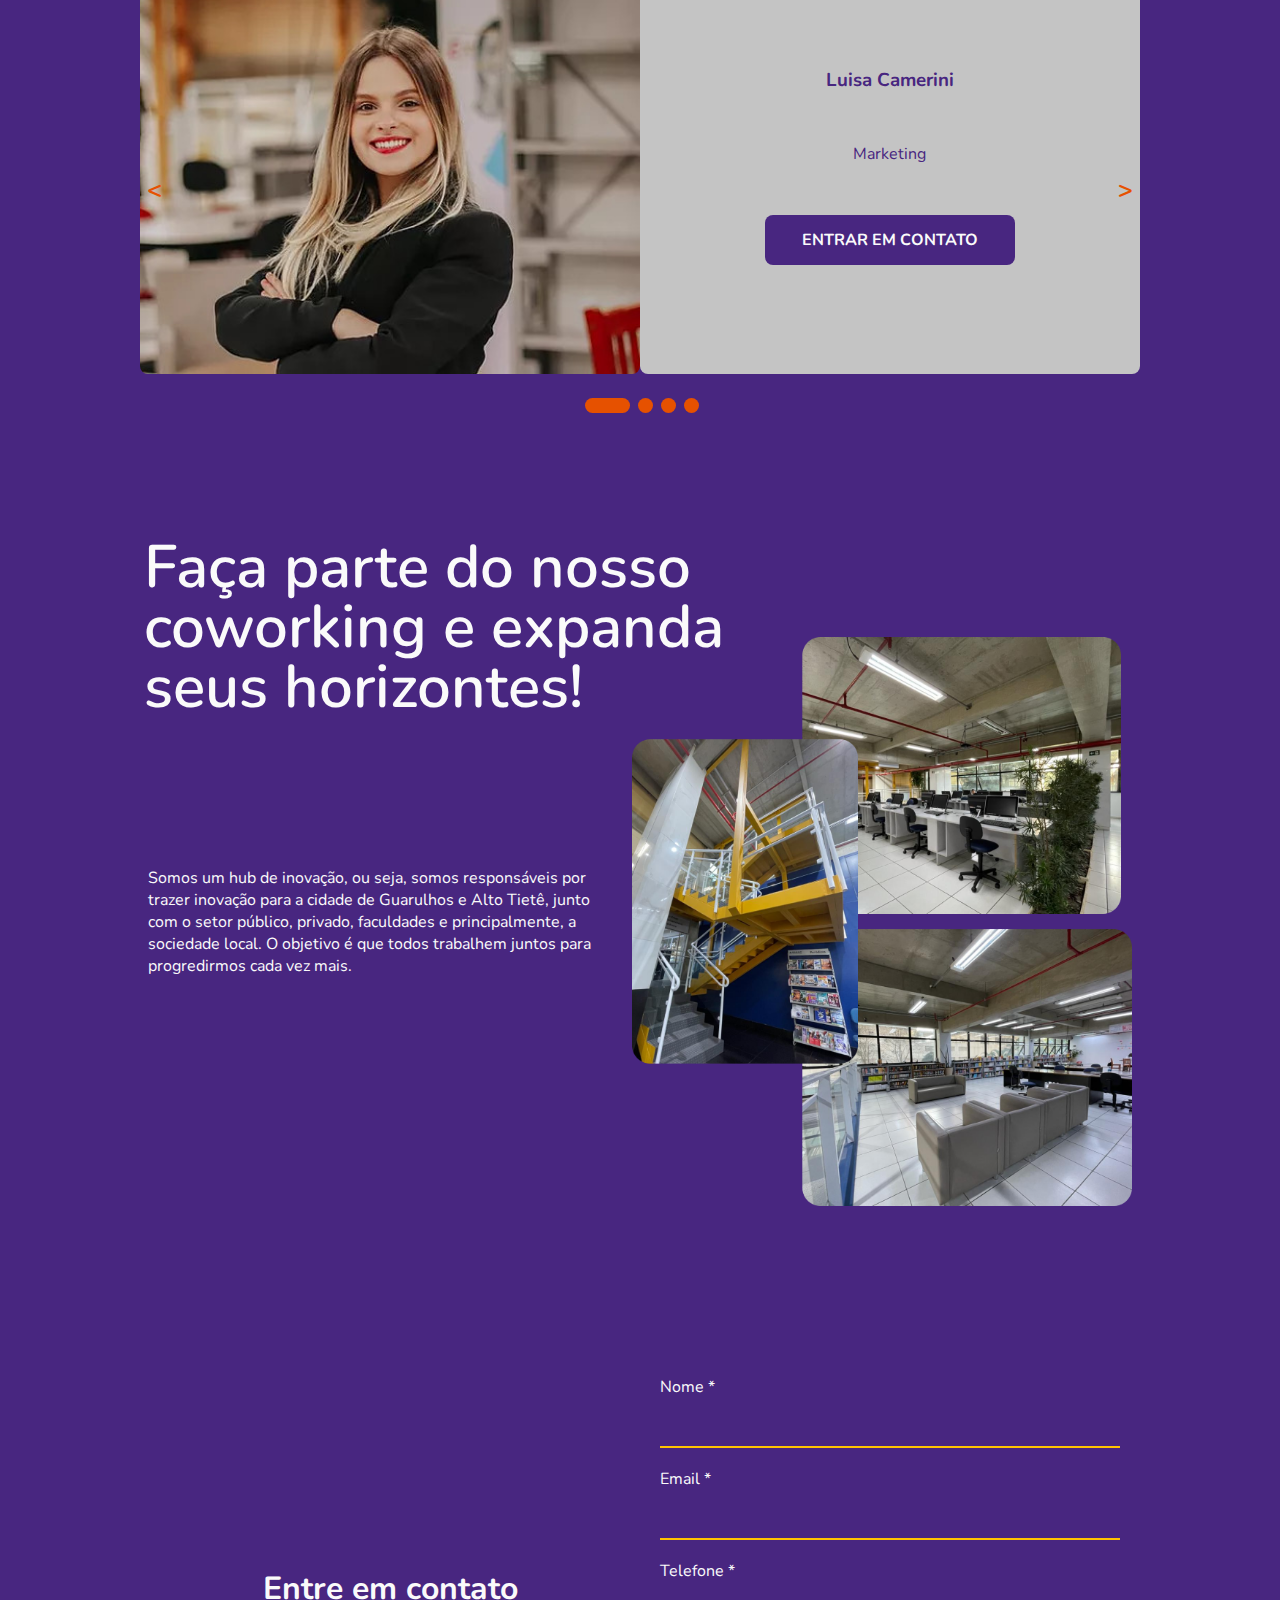
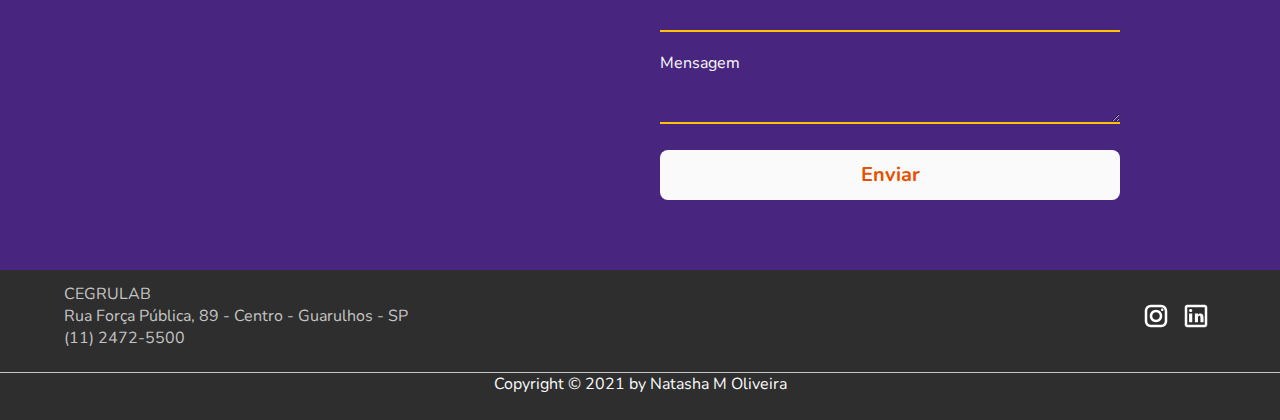
==== commit 37836363: "images slider" ====
--- a/index.html
+++ b/index.html
@@ -109,7 +109,8 @@
                     <img src="./images/business-people-meeting.jpg" alt="Encontro de Empresários">
                 </div>
                 <div class="left services">
-                    <img src="./images/business-people-shaking-hands-together.jpg" alt="Aperto de Mãos Entre Empresários">
+                    <img src="./images/business-people-shaking-hands-together.jpg"
+                        alt="Aperto de Mãos Entre Empresários">
                 </div>
                 <div class="right services text-box">
                     <div class="description">
@@ -127,49 +128,57 @@
                     </div>
                     <div class="container-slide active">
                         <div class="slide">
-                            <div class="image">
+                            <div class="left" data-image-slide>
                                 <img src="./images/luisa-camerini.jpg" alt="Luisa Camerini">
                             </div>
-                            <div class="text-box">
-                                <h3>Luisa Camerini</h3>
-                                <p>Marketing</p>
-                                <a class="button">ENTRAR EM CONTATO</a>
+                            <div class="right">
+                                <div class="text-box">
+                                    <h3>Luisa Camerini</h3>
+                                    <p>Marketing</p>
+                                    <a class="button">ENTRAR EM CONTATO</a>
+                                </div>
                             </div>
                         </div>
                     </div>
                     <div class="container-slide">
                         <div class="slide">
-                            <div class="image">
+                            <div class="left" data-image-slide>
                                 <img src="./images/rodrigo-fukunaro.jpg" alt="Rodrigo Fukunaro">
                             </div>
-                            <div class="text-box">
-                                <h3>Rodrigo Fukunaro</h3>
-                                <p>Business Design</p>
-                                <a class="button">ENTRAR EM CONTATO</a>
+                            <div class="right">
+                                <div class="text-box">
+                                    <h3>Rodrigo Fukunaro</h3>
+                                    <p>Business Design</p>
+                                    <a class="button">ENTRAR EM CONTATO</a>
+                                </div>
                             </div>
                         </div>
                     </div>
                     <div class="container-slide">
                         <div class="slide">
-                            <div class="image">
+                            <div class="left" data-image-slide>
                                 <img src="./images/matteo-ritacco.jpg" alt="Matteo Ritacco">
                             </div>
-                            <div class="text-box">
-                                <h3>Matteo Ritacco</h3>
-                                <p>Gerente de Comunidade</p>
-                                <a class="button">ENTRAR EM CONTATO</a>
+                            <div class="right">
+                                <div class="text-box">
+                                    <h3>Matteo Ritacco</h3>
+                                    <p>Gerente de Comunidade</p>
+                                    <a class="button">ENTRAR EM CONTATO</a>
+                                </div>
                             </div>
                         </div>
                     </div>
                     <div class="container-slide">
                         <div class="slide">
-                            <div class="image">
+                            <div class="left" data-image-slide>
                                 <img src="./images/miguel-sanchez.jpg" alt="Miguel Sanchez">
                             </div>
-                            <div class="text-box">
-                                <h3>Miguel Sanchez</h3>
-                                <p>Facilities</p>
-                                <a class="button">ENTRAR EM CONTATO</a>
+                            <div class="right">
+                                <div class="text-box">
+                                    <h3>Miguel Sanchez</h3>
+                                    <p>Facilities</p>
+                                    <a class="button">ENTRAR EM CONTATO</a>
+                                </div>
                             </div>
                         </div>
                     </div>
@@ -184,10 +193,12 @@
                 </div>
                 <div class="space"></div>
                 <div class="coworking title" id="coworking">
-                    <h2>Faça parte do nosso<br/>coworking e expanda<br/>seus horizontes!</h2>
+                    <h2>Faça parte do nosso<br />coworking e expanda<br />seus horizontes!</h2>
                 </div>
                 <div class="left coworking">
-                    <p>Somos um hub de inovação, ou seja, somos responsáveis por trazer inovação para a cidade de Guarulhos e Alto Tietê, junto com o setor público, privado, faculdades e principalmente, a sociedade local. O objetivo é que todos trabalhem juntos para progredirmos cada vez mais.</p>
+                    <p>Somos um hub de inovação, ou seja, somos responsáveis por trazer inovação para a cidade de
+                        Guarulhos e Alto Tietê, junto com o setor público, privado, faculdades e principalmente, a
+                        sociedade local. O objetivo é que todos trabalhem juntos para progredirmos cada vez mais.</p>
                 </div>
                 <div class="right coworking">
                     <img src="./images/building-structure.png" alt="Estrutura predial">
@@ -215,6 +226,22 @@
                 </div>
             </div>
         </main>
+        <footer>
+            <div class="first-line">
+                <div class="address">
+                    <p>CEGRULAB</p>
+                    <p>Rua Força Pública, 89 - Centro - Guarulhos - SP</p>
+                    <p>(11) 2472-5500</p>
+                </div>
+                <div class="social-media">
+                    <a href="https://www.instagram.com/cegru.lab/" class="social-item" id="instagram"></a>
+                    <a href="https://www.linkedin.com/company/261615" class="social-item" id="linkedin"></a>
+                </div>
+            </div>
+            <div class="second-line">
+                <p>Copyright © 2021 by <a href="https://github.com/natasha-m-oliveira">Natasha M Oliveira</a></p>
+            </div>
+        </footer>
     </div>
     <script src="./scripts/global.js"></script>
     <script src="./scripts/home.js"></script>
--- a/styles/global.css
+++ b/styles/global.css
@@ -28,10 +28,6 @@
     background: var(--purple);
 }
 
-body.menu-active {
-    overflow-y: hidden;
-}
-
 /*input and buttons*/
 
 input, textarea {
@@ -128,18 +124,25 @@
 /*Scrollbar*/
 
 ::-webkit-scrollbar {
-	width: 1rem;
-}
+    width: 1rem;
+}
+
 ::-webkit-scrollbar-track {
-	box-shadow: inset 0 0 0.5rem var(--white);
-	border-radius: 1rem;
-}
+    box-shadow: inset 0 0 0.5rem var(--white);
+    border-radius: 1rem;
+}
+
 ::-webkit-scrollbar-thumb {
-	background: var(--yellow);
-	border-radius: 1rem;
+    background: var(--yellow);
+    border-radius: 1rem;
 }
 
 @media (max-width: 60rem) {
+    .content {
+        width: 100%;
+        margin: 0;
+        overflow-x: hidden;
+    }
     .content header {
         width: 100%;
         padding: 0 2rem;
@@ -148,7 +151,7 @@
         display: block;
         position: absolute;
         width: 100%;
-        top: 10rem;
+        top: 8rem;
         right: 0;
         background: var(--purple);
         transition: .6s;
@@ -189,15 +192,13 @@
         transition: 0.3s;
         position: relative;
     }
-
-    .content header .nav.active .btn-mobile .burger{
+    .content header .nav.active .btn-mobile .burger {
         border-top-color: transparent;
     }
-
-    .content header .nav.active .btn-mobile .burger::before{
+    .content header .nav.active .btn-mobile .burger::before {
         transform: rotate(135deg);
     }
-    .content header .nav.active .btn-mobile .burger::after{
+    .content header .nav.active .btn-mobile .burger::after {
         transform: rotate(-135deg);
         top: -0.7rem;
     }
--- a/styles/home.css
+++ b/styles/home.css
@@ -1,8 +1,8 @@
 .content {
     display: grid;
     grid-template-columns: 100%;
-    grid-template-rows: 11.4rem 1fr;
-    grid-template-areas: "header" "main"
+    grid-template-rows: 11.4rem 1fr 15rem;
+    grid-template-areas: "header" "main" "footer"
 }
 
 header {
@@ -94,7 +94,8 @@
     margin-bottom: 10rem;
     padding: 0 4rem;
 }
-.container .services.title h2{
+
+.container .services.title h2 {
     font-size: 6rem;
     font-weight: 600;
     line-height: 6rem;
@@ -139,7 +140,7 @@
     scroll-margin-top: 5rem;
 }
 
-/*Image Slider*/
+/*Image Slide*/
 
 .container .box {
     position: relative;
@@ -152,7 +153,7 @@
     margin-bottom: 5rem;
 }
 
-.container .box .title h2{
+.container .box .title h2 {
     font-size: 6rem;
     font-weight: 600;
     line-height: 6rem;
@@ -193,14 +194,16 @@
 }
 
 .container .container-slide .slide {
-    display: flex;
-    align-items: center;
+    width: 100%;
+    margin-bottom: 2rem;
+    display: flex;
+    align-items: center;
+    justify-content: center;
+    height: auto;
     flex-wrap: wrap;
-    gap: 1.5rem;
-    padding: 2rem;
-}
-
-.container .container-slide .slide .text-box {
+}
+
+.container .container-slide .slide .right {
     animation: slideContent 0.4s linear 0.6s backwards;
 }
 
@@ -211,7 +214,7 @@
     }
 }
 
-.container .container-slide .slide .image {
+.container .container-slide .slide .left {
     animation: slideImage 0.4s linear;
 }
 
@@ -222,15 +225,20 @@
     }
 }
 
-.container .container-slide .slide .text-box, .image {
-    flex: 1 1 50rem;
-    padding: 3rem;
+.container .container-slide .slide .left, .right {
+    width: min(50rem, 100%);
     text-align: center;
 }
 
-.container .container-slide .slide .image img {
-    width: 100%;
-    max-width: 80rem;
+.container .container-slide .slide .right {
+    background: var(--grey);
+    height: 41.6rem;
+    color: var(--purple);
+}
+
+.container .container-slide .slide .left img {
+    width: 100%;
+    max-width: 50rem;
 }
 
 .container .container-slide .slide .text-box p, .button {
@@ -240,7 +248,7 @@
 .container .container-slide .slide .text-box .button {
     width: 25rem;
     font-weight: 700;
-    background: var(--orange);
+    background: var(--purple);
     color: var(--white);
 }
 
@@ -263,7 +271,7 @@
     transition: 0.4s;
 }
 
-.container .box .indicator .btn.active{
+.container .box .indicator .btn.active {
     width: 4.5rem;
 }
 
@@ -284,7 +292,8 @@
     padding: 0 4rem;
     margin-bottom: -10rem;
 }
-.container .coworking.title h2{
+
+.container .coworking.title h2 {
     font-size: 6rem;
     font-weight: 600;
     line-height: 6rem;
@@ -311,33 +320,122 @@
     margin-bottom: 2rem;
 }
 
-.container .form button{
+.container .form button {
     width: 100%;
     margin-top: 2rem;
     font-size: 2rem;
     font-weight: bolder;
 }
 
+/*Footer*/
+
+footer {
+    grid-area: footer;
+    background: #2e2e2e;
+    border-radius: 0;
+}
+
+footer .first-line {
+    display: flex;
+    justify-content: space-between;
+    align-items: center;
+    padding: 1% 5%;
+    position: relative;
+    color: var(--grey);
+}
+
+footer .social-media {
+    display: flex;
+    width: fit-content;
+    height: fit-content;
+}
+
+footer .social-item {
+    width: 3rem;
+    height: 3rem;
+    background-position: center !important;
+    background-size: contain !important;
+    margin: 0 0.5rem;
+    background-repeat: no-repeat !important;
+    transition: all 0.3s;
+}
+
+footer .social-item:hover {
+    width: 3.1rem;
+    height: 3.1rem;
+}
+
+#instagram {
+    background: url("../images/instagram-logo.svg");
+}
+
+#instagram:hover{
+    background: url("../images/instagram-logo-yellow.svg");
+}
+
+#linkedin {
+    background: url("../images/linkedin-logo.svg");
+}
+
+#linkedin:hover {
+    background: url("../images/linkedin-logo-yellow.svg");
+}
+
+footer .second-line {
+    margin-top: 1rem;
+    border-radius: 0;
+    border-top: .15px solid var(--grey);
+}
+
+footer .second-line p{
+    text-align: center;
+}
+
+footer .second-line a{
+    color: var(--white);
+}
+
+footer .second-line a:hover{
+    color: var(--yellow);
+}
+
 @media (max-width: 60rem) {
     main .container {
         width: 100%;
+        margin: 0;
         overflow-x: hidden;
+        padding: 0;
     }
     .container .space {
         height: 5rem;
     }
     .container .about {
+        margin: 0;
+        padding: 0 3rem;
         min-height: 30rem;
     }
-    .container .outset, .left.about, .services {
+    .container .outset, .services, .coworking {
         width: 100%;
         margin: 0;
         padding: 0;
     }
+    .container .outset {
+        padding: 0 3rem;
+    }
     .container .outset h1 {
-        font-size: 6rem;
-    }
-    .container .about h2, .services.title h2 {
+        font-size: 5rem;
+    }
+    .container .about h2 {
+        font-size: 4rem;
+    }
+    .container .services.title h2 {
+        font-size: 4rem;
+        padding: 0 3rem;
+    }
+    .container .box .title h2 {
+        font-size: 4rem;
+    }
+    .container .coworking.title h2 {
         font-size: 4rem;
     }
     .container .services.title {
@@ -348,9 +446,13 @@
     }
     .container .services {
         width: 80%;
+        margin: 2rem 0;
+    }
+    .container .services.title {
+        padding: 0;
     }
     .container .about img {
-        width: 80%;
+        width: 100%;
     }
     .container .box #prev {
         left: 0;
@@ -360,10 +462,19 @@
         right: -6rem;
         top: 60%;
     }
-    .container .left.coworking{
+    /* .container .container-slide .slide .left, .right{
+        width: 40rem;
+    } */
+    .container .container-slide .slide .right {
+        height: auto;
+    }
+    .container .container-slide .slide .text-box {
+        margin: 2rem 0;
+    }
+    .container .left.coworking {
         width: 100%;
     }
-    .container .coworking.title{
+    .container .coworking.title {
         padding: 0;
         margin-bottom: 0;
     }
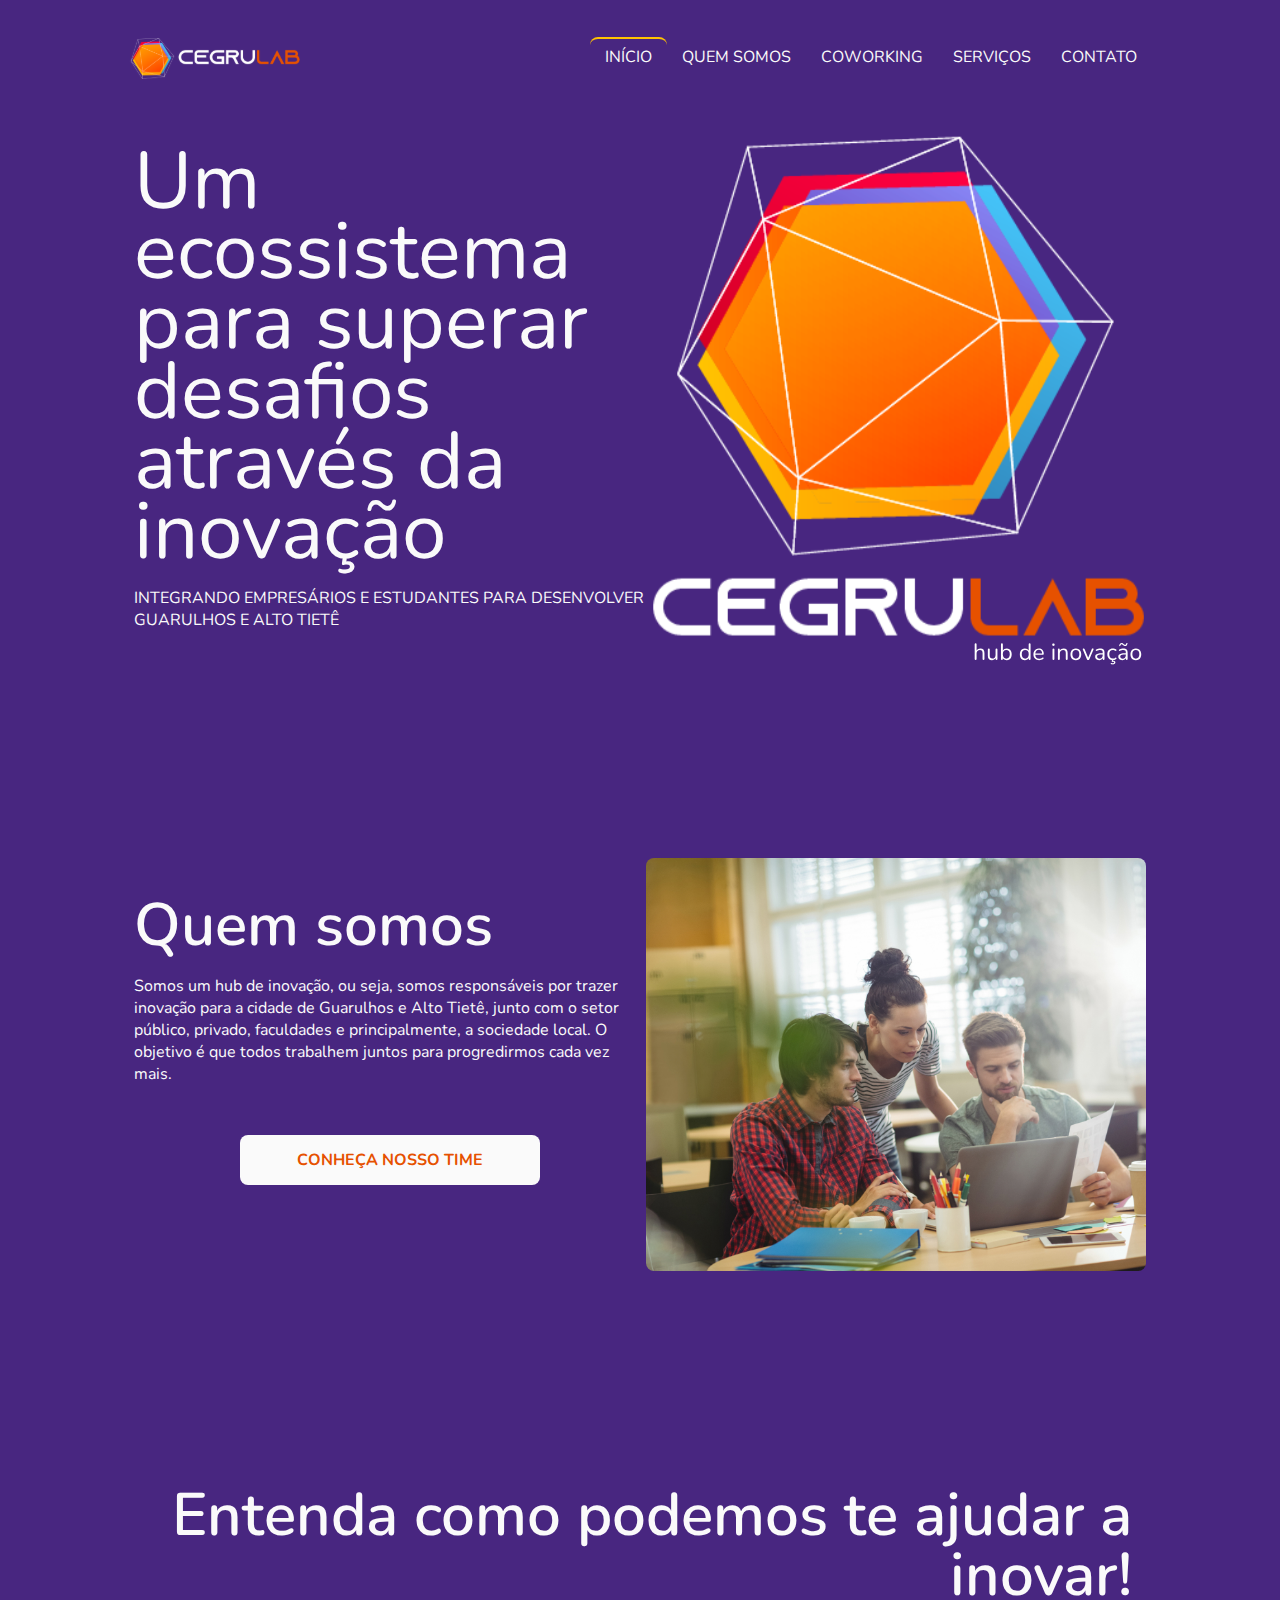
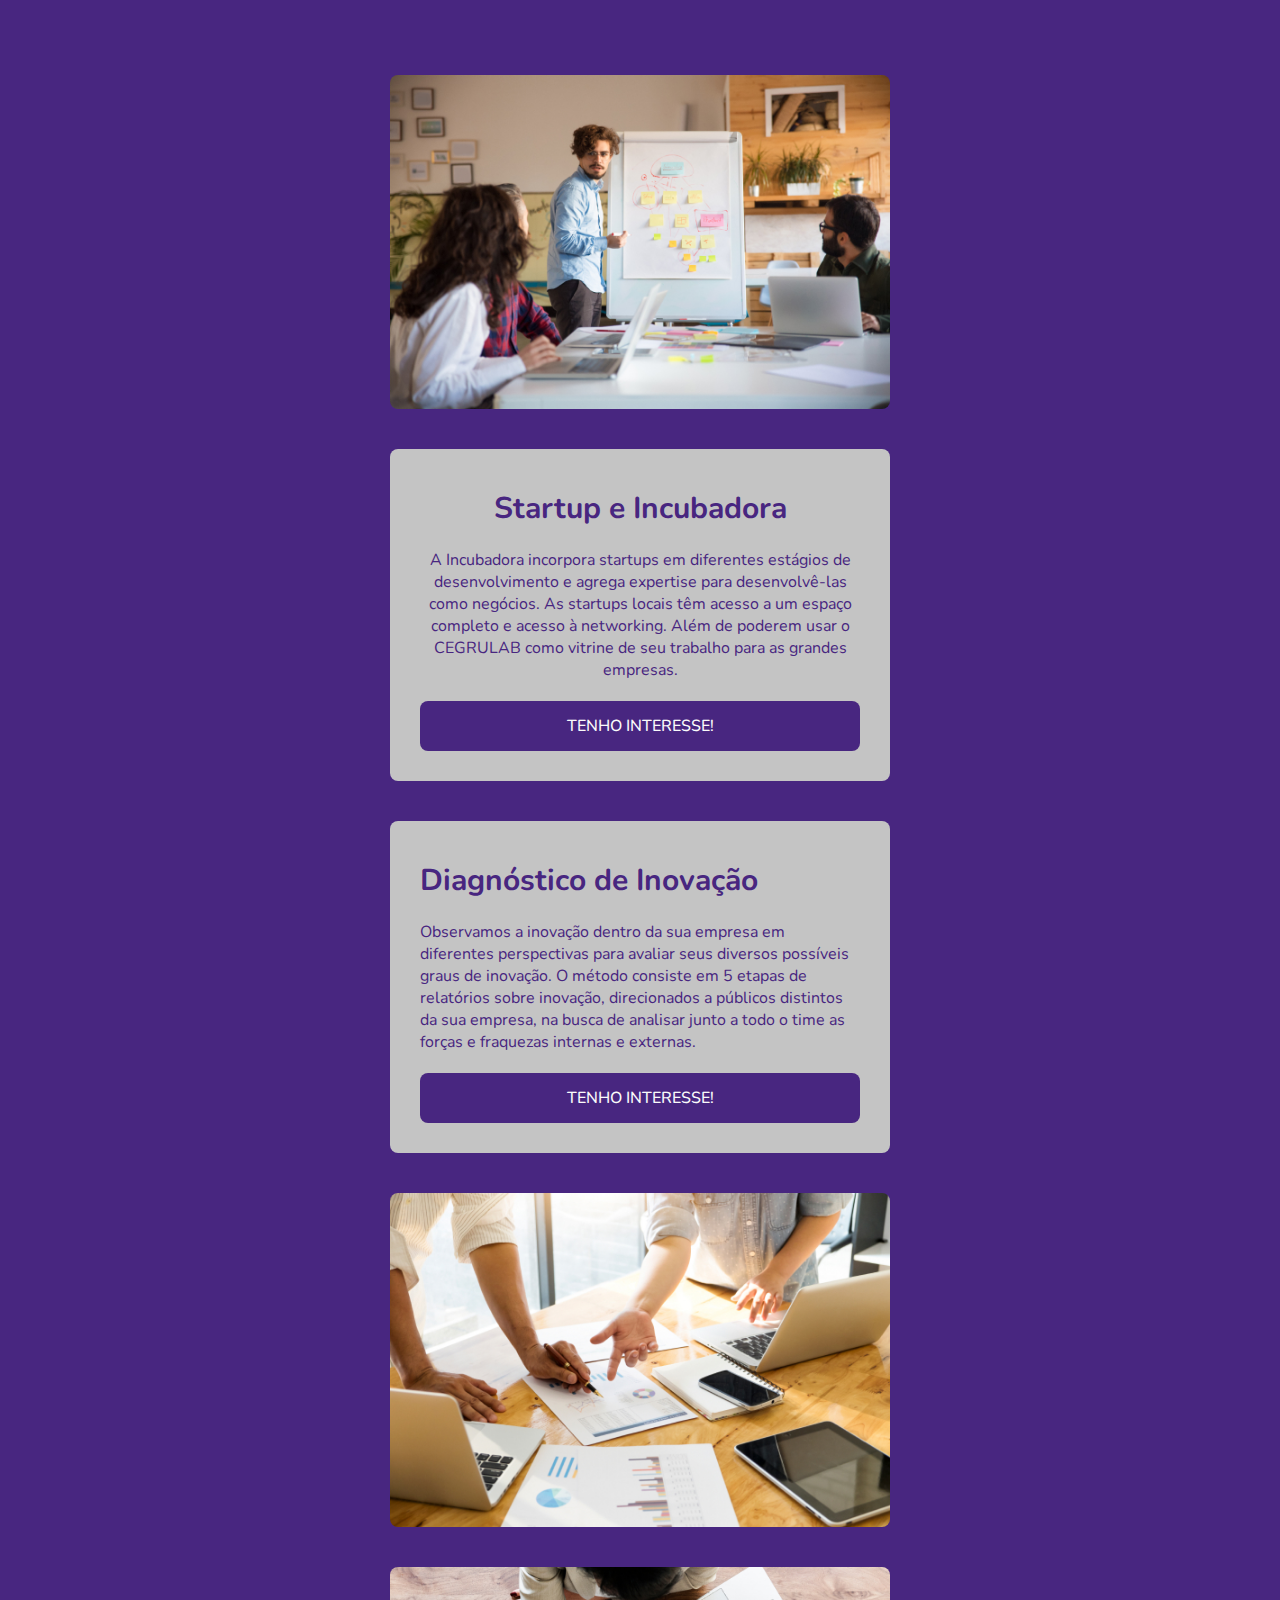
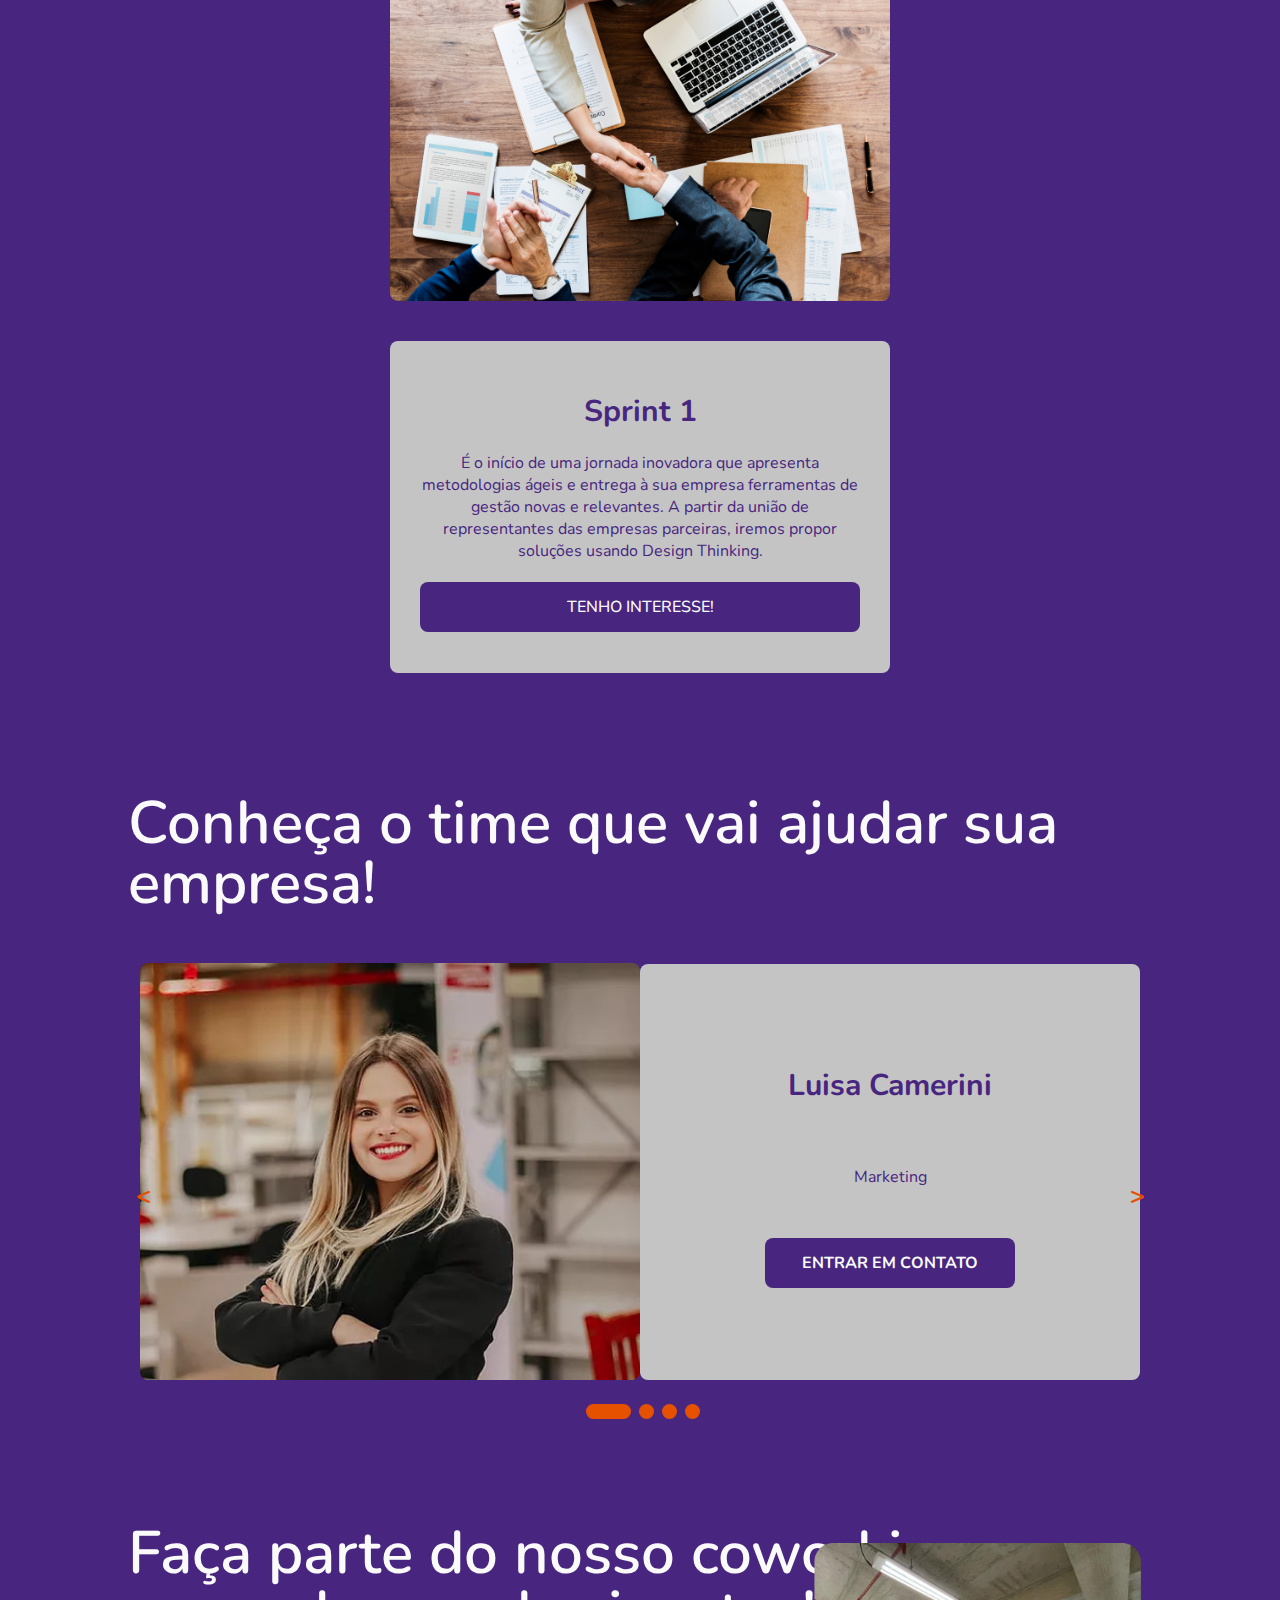
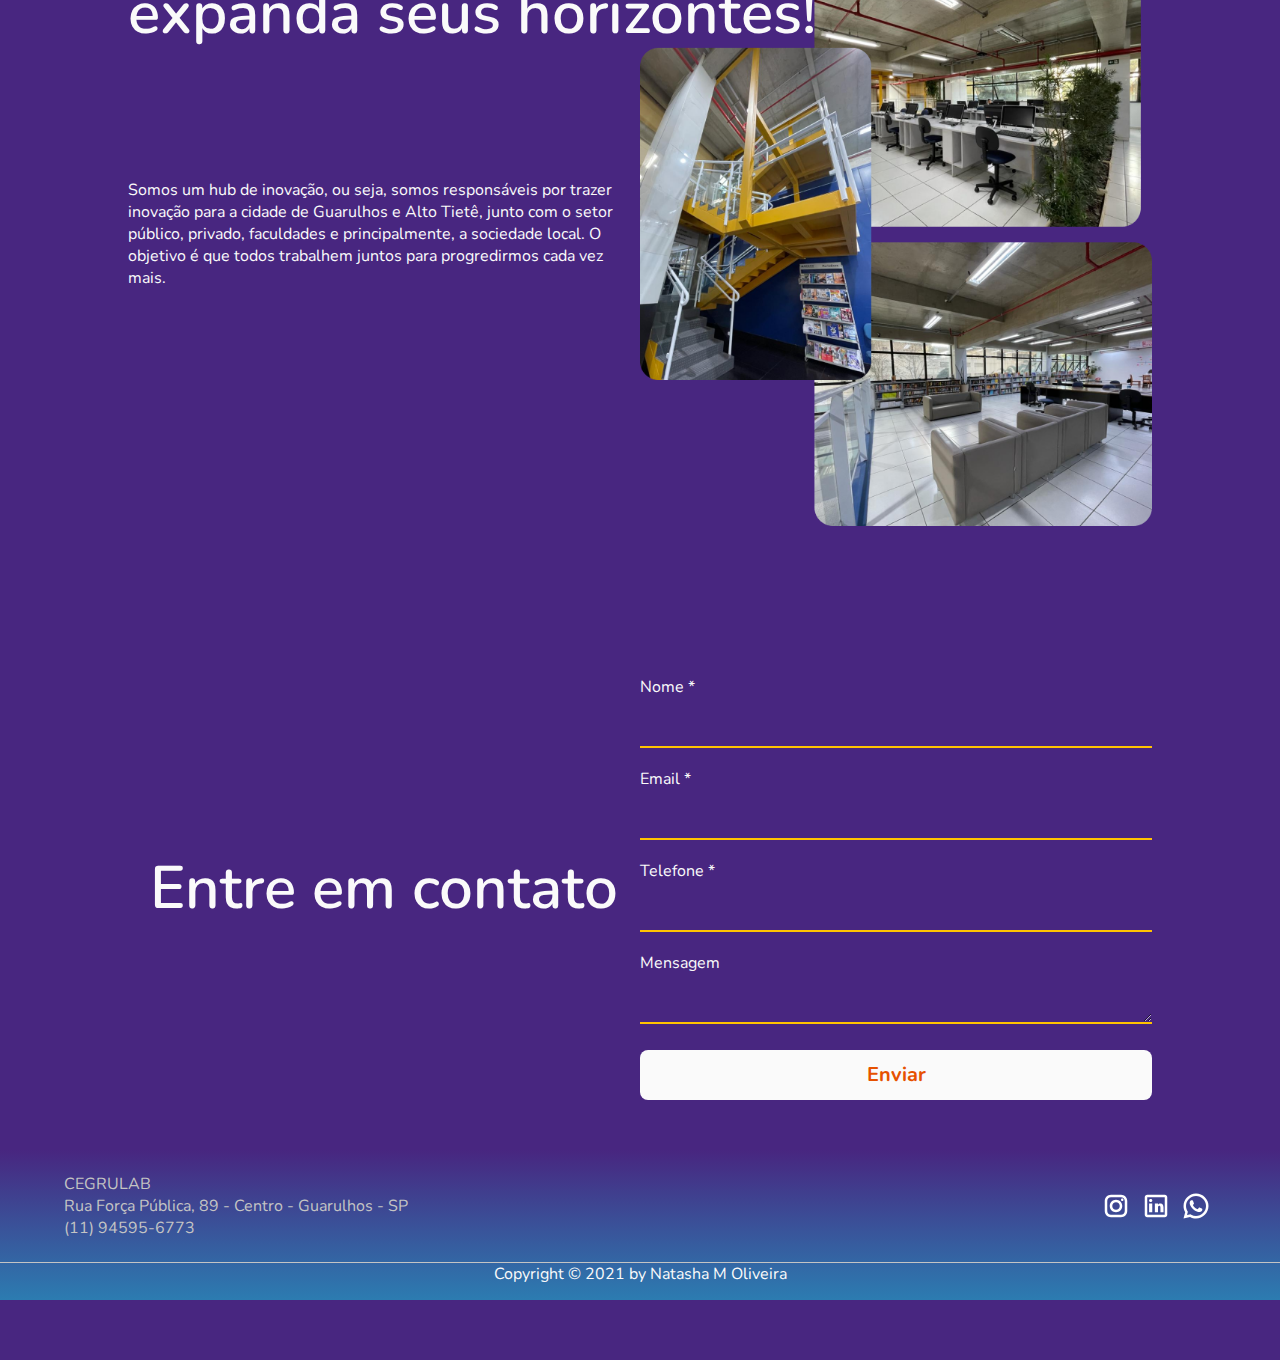
==== commit 749fcd9a: "origin" ====
--- a/index.html
+++ b/index.html
@@ -80,7 +80,7 @@
                 </div>
                 <div class="space"></div>
                 <div class="services title" id="services">
-                    <h2>Entenda como podemos<br />te ajudar a inovar!</h2>
+                    <h2 data-services-title>Entenda como podemos<br />te ajudar a inovar!</h2>
                 </div>
                 <div class="left services">
                     <img src="./images/startup-leader.jpg" alt="Startup Leader">
@@ -92,7 +92,7 @@
                             para desenvolvê-las como negócios. As startups locais têm acesso a um espaço completo e
                             acesso à networking. Além de poderem usar o CEGRULAB como vitrine de seu trabalho para as
                             grandes empresas.</p>
-                        <a class="button">TENHO INTERESSE!</a>
+                        <a href="#contact" class="button">TENHO INTERESSE!</a>
                     </div>
                 </div>
                 <div class="left services text-box">
@@ -102,7 +102,7 @@
                             diversos possíveis graus de inovação. O método consiste em 5 etapas de relatórios sobre
                             inovação, direcionados a públicos distintos da sua empresa, na busca de analisar junto a
                             todo o time as forças e fraquezas internas e externas.</p>
-                        <a class="button">TENHO INTERESSE!</a>
+                        <a href="#contact" class="button">TENHO INTERESSE!</a>
                     </div>
                 </div>
                 <div class="right services">
@@ -118,13 +118,13 @@
                         <p>​​É o início de uma jornada inovadora que apresenta metodologias ágeis e entrega à sua
                             empresa ferramentas de gestão novas e relevantes. A partir da união de representantes das
                             empresas parceiras, iremos propor soluções usando Design Thinking.</p>
-                        <a class="button">TENHO INTERESSE!</a>
+                        <a href="#contact" class="button">TENHO INTERESSE!</a>
                     </div>
                 </div>
                 <div class="space"></div>
                 <div class="box" id="team">
                     <div class="title">
-                        <h2>Conheça o time que vai<br />ajudar sua empresa!</h2>
+                        <h2 data-team-title>Conheça o time que vai<br />ajudar sua empresa!</h2>
                     </div>
                     <div class="container-slide active">
                         <div class="slide">
@@ -135,7 +135,7 @@
                                 <div class="text-box">
                                     <h3>Luisa Camerini</h3>
                                     <p>Marketing</p>
-                                    <a class="button">ENTRAR EM CONTATO</a>
+                                    <a href="#contact" class="button" data-btn-anchor>ENTRAR EM CONTATO</a>
                                 </div>
                             </div>
                         </div>
@@ -149,7 +149,7 @@
                                 <div class="text-box">
                                     <h3>Rodrigo Fukunaro</h3>
                                     <p>Business Design</p>
-                                    <a class="button">ENTRAR EM CONTATO</a>
+                                    <a href="#contact" class="button" data-btn-anchor>ENTRAR EM CONTATO</a>
                                 </div>
                             </div>
                         </div>
@@ -162,8 +162,8 @@
                             <div class="right">
                                 <div class="text-box">
                                     <h3>Matteo Ritacco</h3>
-                                    <p>Gerente de Comunidade</p>
-                                    <a class="button">ENTRAR EM CONTATO</a>
+                                    <p>Gerente de Comunicação</p>
+                                    <a href="#contact" class="button" data-btn-anchor>ENTRAR EM CONTATO</a>
                                 </div>
                             </div>
                         </div>
@@ -177,7 +177,7 @@
                                 <div class="text-box">
                                     <h3>Miguel Sanchez</h3>
                                     <p>Facilities</p>
-                                    <a class="button">ENTRAR EM CONTATO</a>
+                                    <a href="#contact" class="button" data-btn-anchor>ENTRAR EM CONTATO</a>
                                 </div>
                             </div>
                         </div>
@@ -193,7 +193,7 @@
                 </div>
                 <div class="space"></div>
                 <div class="coworking title" id="coworking">
-                    <h2>Faça parte do nosso<br />coworking e expanda<br />seus horizontes!</h2>
+                    <h2 data-coworking-title>Faça parte do nosso<br />coworking e expanda<br />seus horizontes!</h2>
                 </div>
                 <div class="left coworking">
                     <p>Somos um hub de inovação, ou seja, somos responsáveis por trazer inovação para a cidade de
@@ -204,23 +204,27 @@
                     <img src="./images/building-structure.png" alt="Estrutura predial">
                 </div>
                 <div class="space"></div>
-                <div class="overlay" id="contact">
+                <div class="contact" id="contact">
                     <div class="panel">
-                        <h1>Entre em contato</h1>
-                    </div>
-                </div>
-                <div class="form">
-                    <form action="" class="">
-                        <label for="nome">Nome *</label>
-                        <input type="text" id="nome" inputmode="verbatim">
+                        <h2>Entre em contato</h2>
+                    </div>
+                </div>
+                <div class="notification">
+                    <div id="toasts"></div>
+                </div>
+                <div class="contact form">
+                    <form action="">
+                        <input type="text" id="origin" class="sr-only" readonly>
+                        <label for="name">Nome *</label>
+                        <input type="text" id="name" inputmode="verbatim" required data-type="name">
                         <label for="email">Email *</label>
-                        <input type="email" id="email" inputmode="email">
+                        <input type="email" id="email" inputmode="email" required data-type="email">
                         <label for="tel">Telefone *</label>
-                        <input type="tel" id="tel" inputmode="tel">
+                        <input type="tel" id="tel" inputmode="tel" required data-type="phone">
                         <label for="message">Mensagem</label>
                         <textarea id="message" cols="30" rows="2"></textarea>
                         <div class="buttons">
-                            <button>Enviar</button>
+                            <button data-submit-form>Enviar</button>
                         </div>
                     </form>
                 </div>
@@ -231,11 +235,12 @@
                 <div class="address">
                     <p>CEGRULAB</p>
                     <p>Rua Força Pública, 89 - Centro - Guarulhos - SP</p>
-                    <p>(11) 2472-5500</p>
+                    <p>(11) 94595-6773</p>
                 </div>
                 <div class="social-media">
                     <a href="https://www.instagram.com/cegru.lab/" class="social-item" id="instagram"></a>
                     <a href="https://www.linkedin.com/company/261615" class="social-item" id="linkedin"></a>
+                    <a href="https://wa.me/5511945956773" class="social-item" id="whatsapp"></a>
                 </div>
             </div>
             <div class="second-line">
@@ -245,6 +250,8 @@
     </div>
     <script src="./scripts/global.js"></script>
     <script src="./scripts/home.js"></script>
+    <script src="./scripts/slides.js"></script>
+    <script src="./scripts/app.js" type="module"></script>
 </body>
 
 </html>--- a/styles/home.css
+++ b/styles/home.css
@@ -25,83 +25,81 @@
     align-items: center;
     justify-content: center;
     margin: 0 auto;
-    width: 90%;
-    padding: 2rem;
-}
-
-.container .left, .right {
+    width: 80%;
+}
+
+.left, .right {
     position: relative;
     display: flex;
     justify-content: center;
     align-items: center;
 }
 
-.container .space {
+.space {
     width: 100%;
     position: relative;
     height: 10rem;
 }
 
-/*Outset*/
-
-.container .outset {
-    width: 50rem;
-}
-
-.container .outset h1 {
+h1 {
     font-size: 8rem;
-    line-height: 6rem;
+    line-height: 7rem;
+    font-weight: 400;
     margin-bottom: 2rem;
 }
 
-.container .outset img {
-    width: 100%;
-}
-
-/*About*/
-
-.container .about {
-    margin: 2rem;
-    min-height: 60rem;
-}
-
-.container .left.about {
-    width: 40rem;
-}
-
-.container .about h2 {
+h2 {
     font-size: 6rem;
     font-weight: 600;
     line-height: 6rem;
+}
+
+h3 {
+    font-size: 3rem;
+    font-weight: 700;
+    line-height: 6rem;
+}
+
+/*Outset*/
+
+.outset {
+    width: 50%;
+}
+
+.outset img {
+    width: 100%;
+}
+
+/*About*/
+
+.about {
+    min-height: 60rem;
+    width: 50%;
+}
+
+.about h2 {
     margin-bottom: 2rem;
 }
 
-.container .about .button {
-    margin: 5rem auto 0;
+.about .button {
+    margin: 5rem auto;
     font-weight: 700;
     max-width: 30rem;
 }
 
-.container .about img {
-    width: 60rem;
+.about img {
+    width: 100%;
 }
 
 /*Services*/
 
-.container .services.title {
+.services.title {
     width: 100%;
     text-align: right;
-    margin-bottom: 10rem;
-    padding: 0 4rem;
-}
-
-.container .services.title h2 {
-    font-size: 6rem;
-    font-weight: 600;
-    line-height: 6rem;
-}
-
-.container .services {
+    margin-bottom: 5rem;
+}
+
+.services {
     width: 50rem;
     margin: 2rem;
 }
@@ -118,9 +116,6 @@
 }
 
 .container .services h3 {
-    font-size: 3rem;
-    font-weight: 700;
-    line-height: 6rem;
     margin-bottom: 1rem;
 }
 
@@ -144,19 +139,13 @@
 
 .container .box {
     position: relative;
-    width: 90%;
+    width: 100%;
 }
 
 .container .box .title {
     width: 100%;
     text-align: left;
     margin-bottom: 5rem;
-}
-
-.container .box .title h2 {
-    font-size: 6rem;
-    font-weight: 600;
-    line-height: 6rem;
 }
 
 .container .container-slide {
@@ -251,6 +240,9 @@
     background: var(--purple);
     color: var(--white);
 }
+.container .container-slide .slide .button{
+    z-index: 1;
+}
 
 .container .box .indicator {
     position: relative;
@@ -277,61 +269,90 @@
 
 /*Coworking*/
 
-.container .coworking {
-    margin: 2rem;
-}
-
-.container .left.coworking {
-    width: 40%;
+.coworking {
+    width: 50%;
     text-align: left;
 }
 
 .container .coworking.title {
     width: 100%;
-    text-align: left;
-    padding: 0 4rem;
     margin-bottom: -10rem;
 }
 
-.container .coworking.title h2 {
-    font-size: 6rem;
-    font-weight: 600;
-    line-height: 6rem;
-}
-
 .container .coworking img {
     width: 100%;
-    max-width: 50rem;
 }
 
 /*Form*/
 
-.container .form, .overlay {
+.contact {
     border-radius: 1rem;
-    padding: 5rem 2rem;
-    width: min(50rem, 100%);
-}
-
-.container .overlay {
+    padding: 5rem 0;
+    width: 50%;
+}
+
+.container .contact h2 {
     text-align: center;
 }
 
-.container .form input {
+.container .contact input {
     margin-bottom: 2rem;
 }
 
-.container .form button {
+.container .contact input.invalid {
+    border-bottom: .2rem solid var(--red);
+}
+
+.container .contact button {
     width: 100%;
     margin-top: 2rem;
     font-size: 2rem;
     font-weight: bolder;
 }
 
+/*Toasts*/
+
+.container .notification {
+    height: 100vh;
+    position: absolute;
+    z-index: 1000;
+}
+
+.container .notification #toasts {
+    position: fixed;
+    bottom: 10px;
+    right: 10px;
+    display: flex;
+    flex-direction: column;
+    align-items: flex-end;
+}
+
+.container .notification .toast {
+    background-color: var(--white);
+    border-radius: 5px;
+    padding: 1rem 2rem;
+    margin: 0.5rem;
+    font-weight: 700;
+}
+
+.container .notification .toast.info {
+    color: var(--blue);
+}
+
+.container .notification .toast.success {
+    color: var(--green);
+}
+
+.container .notification .toast.error {
+    color: var(--red);
+}
+
 /*Footer*/
 
 footer {
     grid-area: footer;
-    background: #2e2e2e;
+    /* background: black; */
+    background: linear-gradient(var(--purple), var(--blue));
     border-radius: 0;
 }
 
@@ -340,6 +361,7 @@
     justify-content: space-between;
     align-items: center;
     padding: 1% 5%;
+    margin-top: 1rem;
     position: relative;
     color: var(--grey);
 }
@@ -369,7 +391,7 @@
     background: url("../images/instagram-logo.svg");
 }
 
-#instagram:hover{
+#instagram:hover {
     background: url("../images/instagram-logo-yellow.svg");
 }
 
@@ -379,6 +401,14 @@
 
 #linkedin:hover {
     background: url("../images/linkedin-logo-yellow.svg");
+}
+
+#whatsapp {
+    background: url("../images/whatsapp-logo.svg");
+}
+
+#whatsapp:hover {
+    background: url("../images/whatsapp-logo-yellow.svg");
 }
 
 footer .second-line {
@@ -387,15 +417,15 @@
     border-top: .15px solid var(--grey);
 }
 
-footer .second-line p{
+footer .second-line p {
     text-align: center;
 }
 
-footer .second-line a{
+footer .second-line a {
     color: var(--white);
 }
 
-footer .second-line a:hover{
+footer .second-line a:hover {
     color: var(--yellow);
 }
 
@@ -404,55 +434,34 @@
         width: 100%;
         margin: 0;
         overflow-x: hidden;
-        padding: 0;
+        padding: 0 2rem;
     }
     .container .space {
         height: 5rem;
     }
-    .container .about {
-        margin: 0;
-        padding: 0 3rem;
-        min-height: 30rem;
-    }
-    .container .outset, .services, .coworking {
+    .container h1 {
+        font-size: 5rem;
+    }
+    .container h2 {
+        font-size: 4rem;
+    }
+    .container .outset, .about, .services, .coworking, .contact {
         width: 100%;
         margin: 0;
         padding: 0;
     }
-    .container .outset {
-        padding: 0 3rem;
-    }
-    .container .outset h1 {
-        font-size: 5rem;
-    }
-    .container .about h2 {
-        font-size: 4rem;
-    }
-    .container .services.title h2 {
-        font-size: 4rem;
-        padding: 0 3rem;
-    }
-    .container .box .title h2 {
-        font-size: 4rem;
-    }
-    .container .coworking.title h2 {
-        font-size: 4rem;
+    .container .about {
+        min-height: 30rem;
+    }
+    .container .services {
+        margin: 2rem 0;
+        padding: 0;
     }
     .container .services.title {
         margin-bottom: 2rem;
     }
-    .container .outset img {
-        width: 80%;
-    }
-    .container .services {
-        width: 80%;
-        margin: 2rem 0;
-    }
-    .container .services.title {
-        padding: 0;
-    }
-    .container .about img {
-        width: 100%;
+    .container .box {
+        padding: 0 1rem;
     }
     .container .box #prev {
         left: 0;
@@ -462,9 +471,6 @@
         right: -6rem;
         top: 60%;
     }
-    /* .container .container-slide .slide .left, .right{
-        width: 40rem;
-    } */
     .container .container-slide .slide .right {
         height: auto;
     }
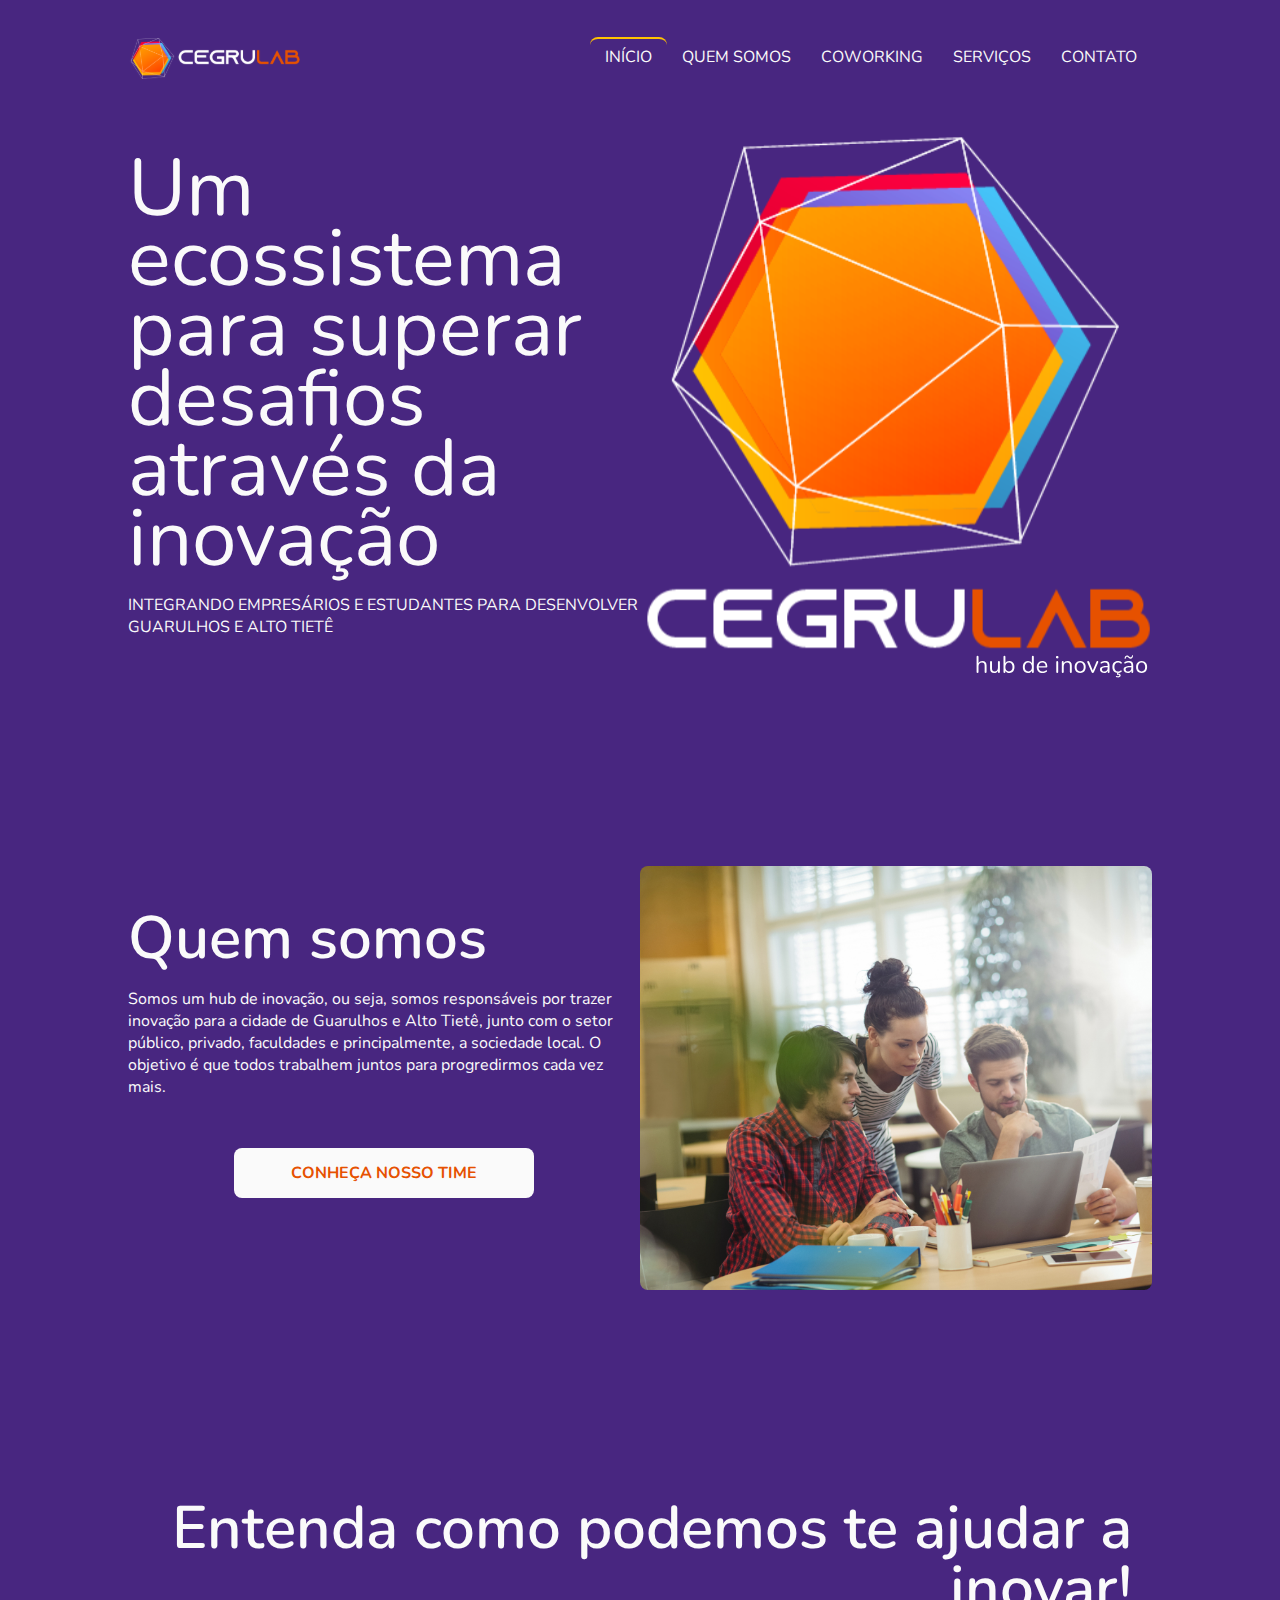
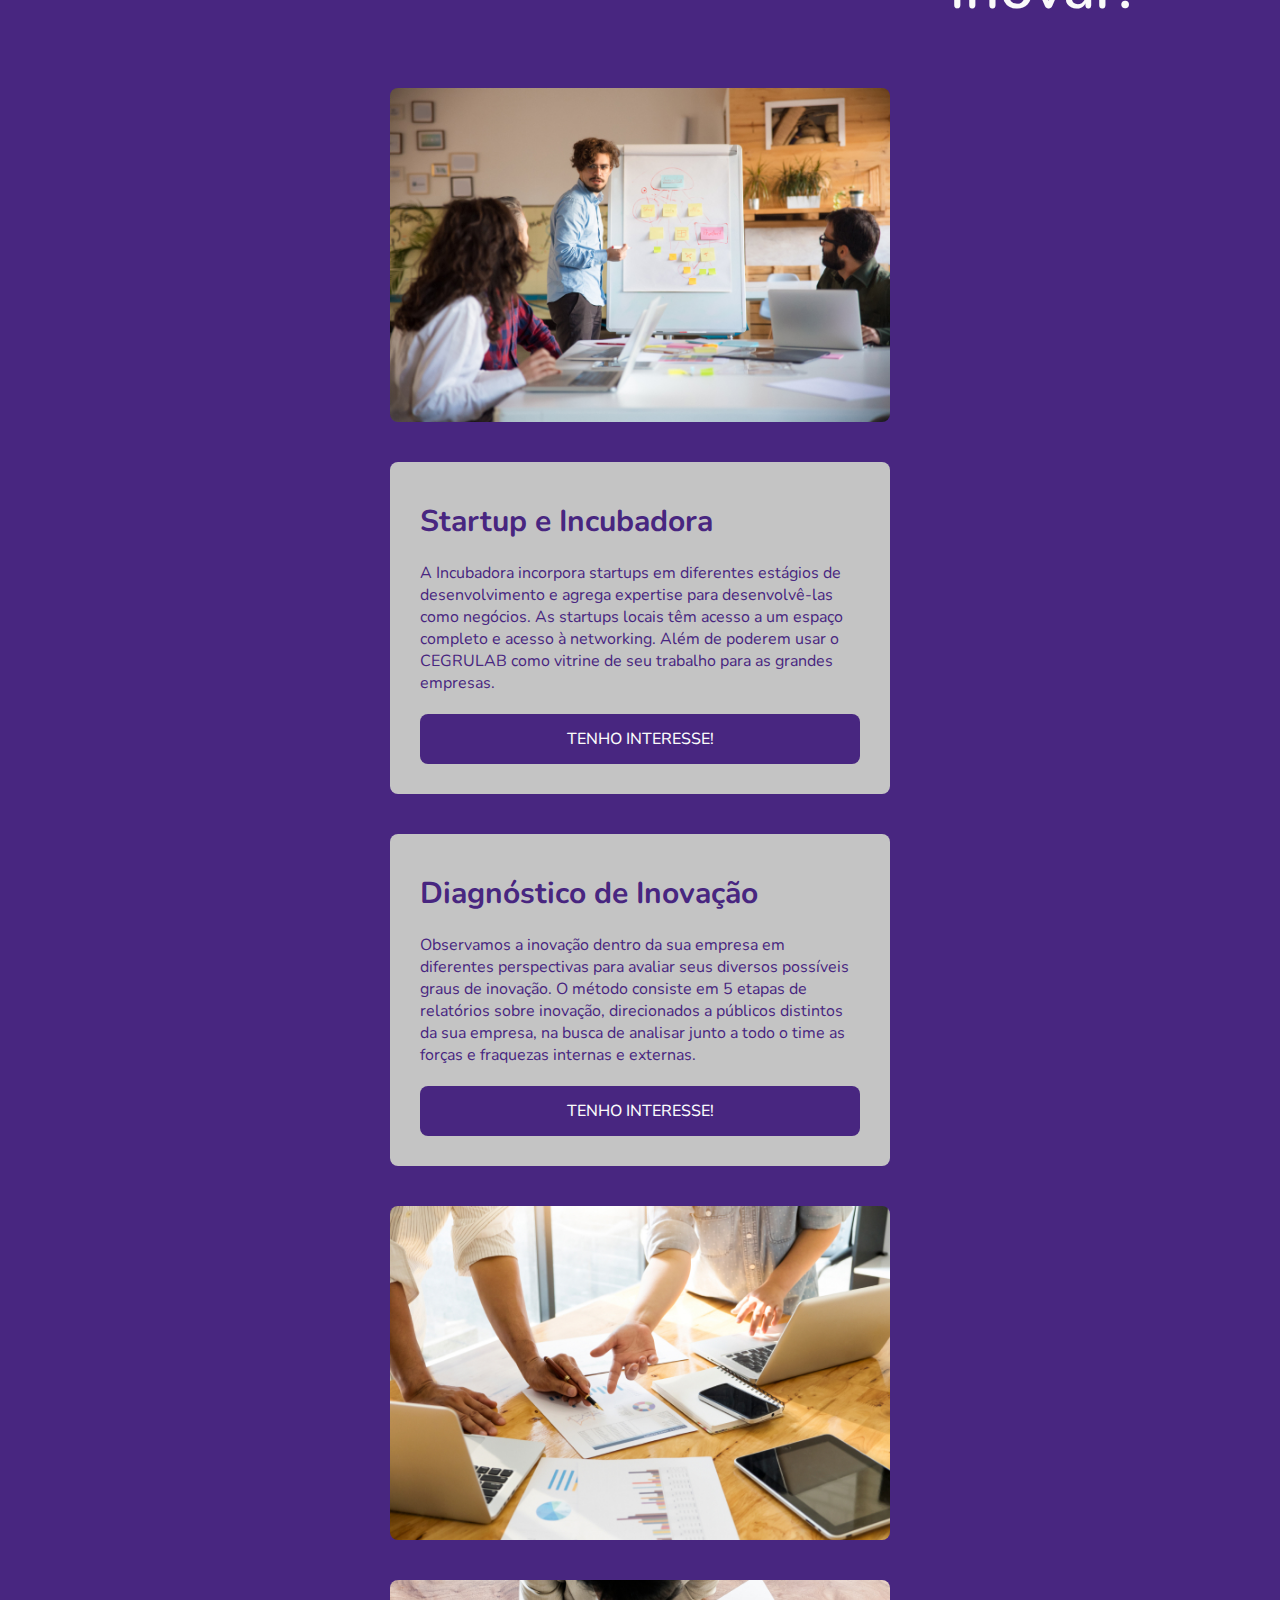
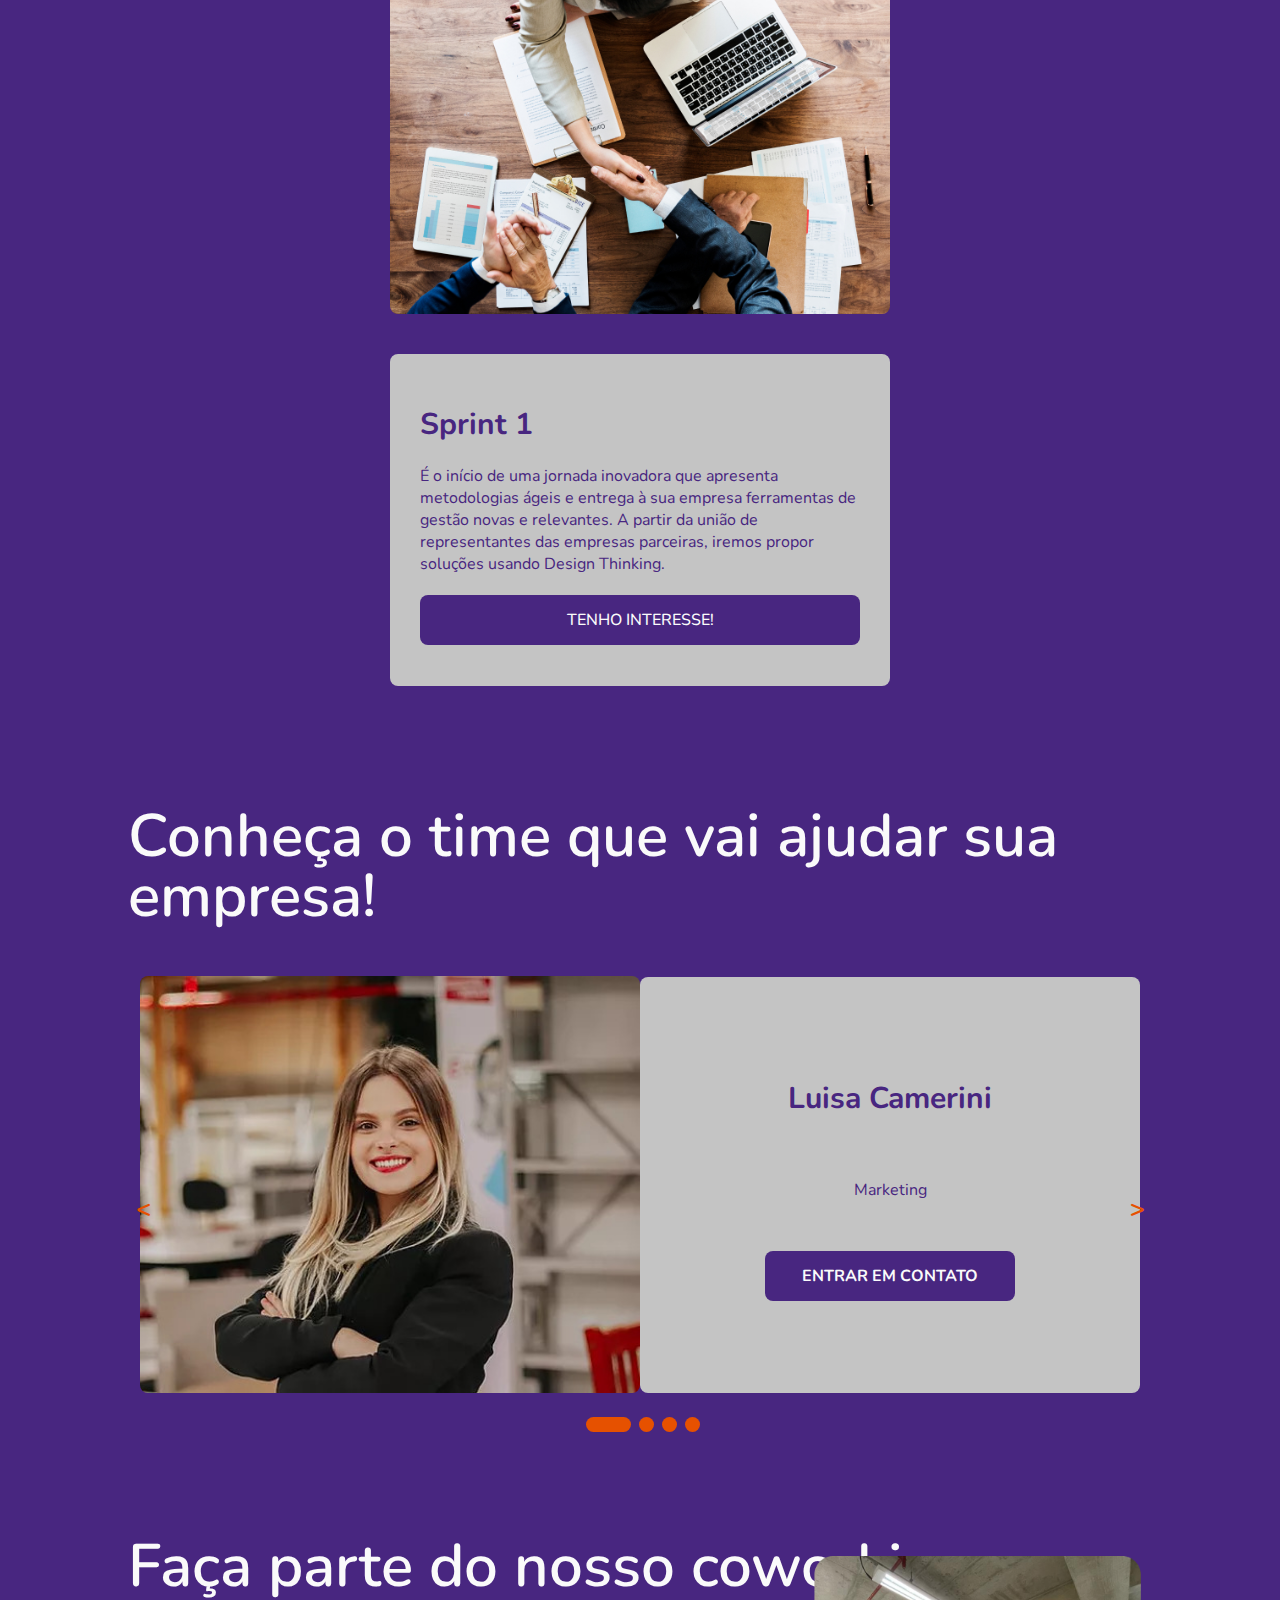
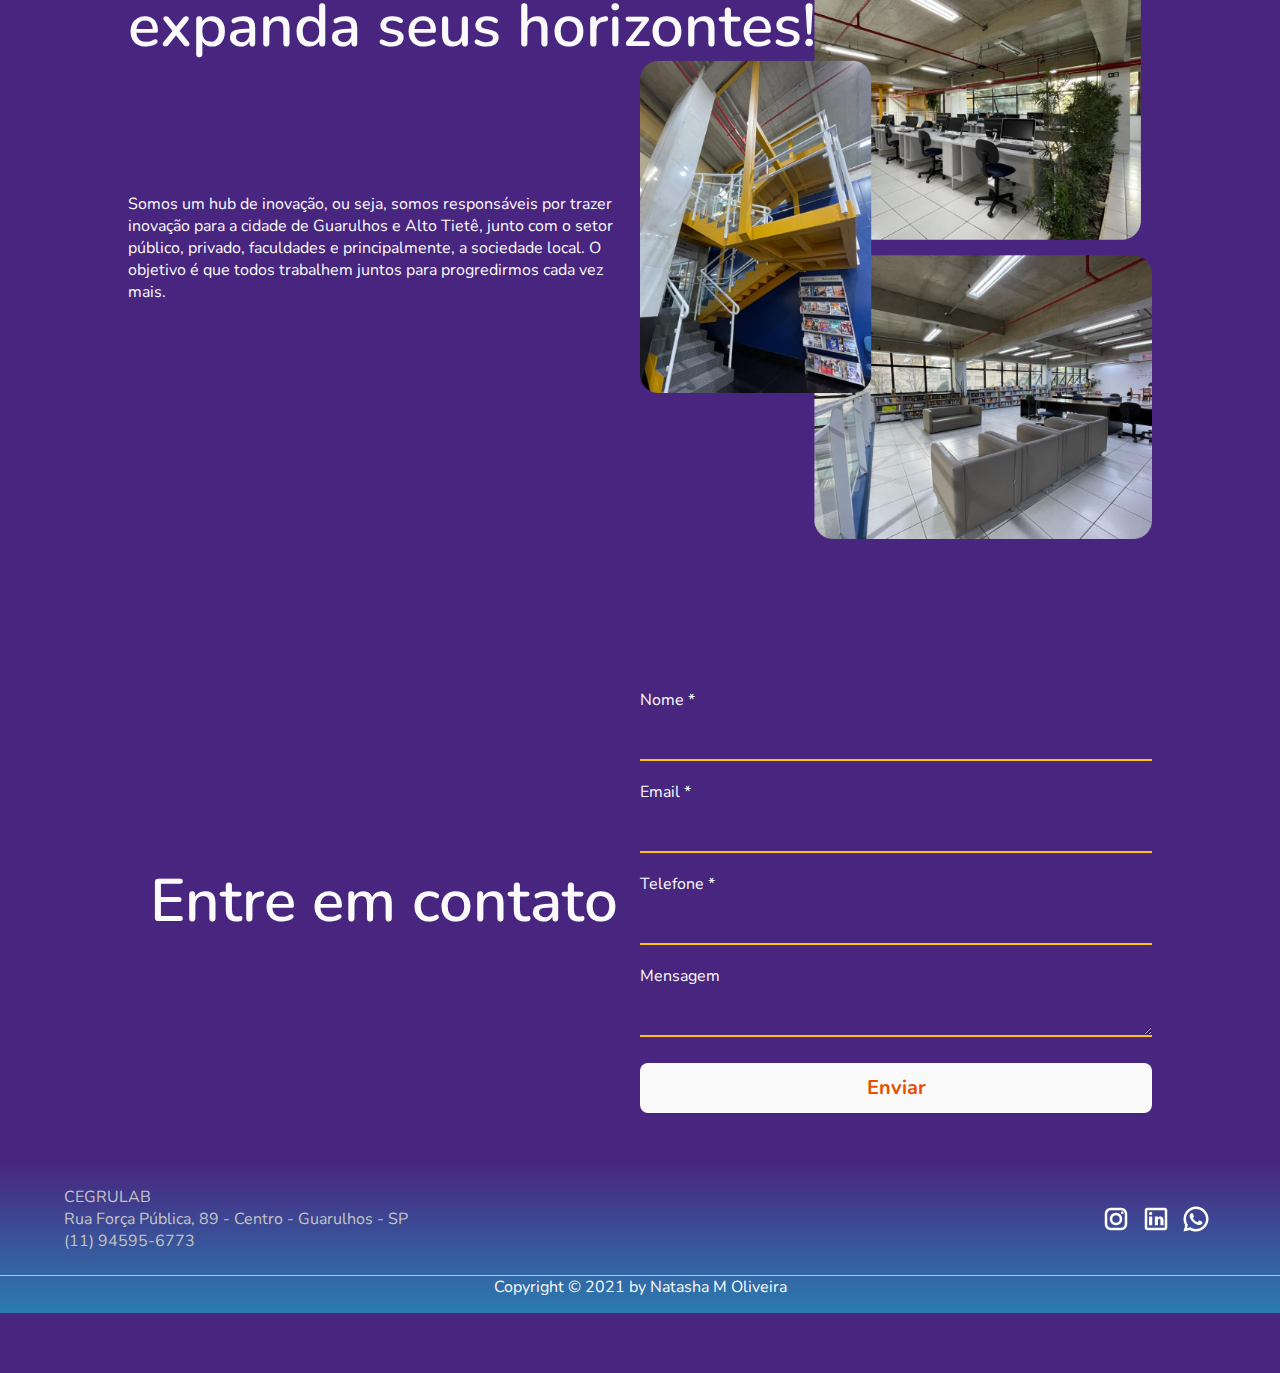
==== commit 812c325d: "corrections" ====
--- a/index.html
+++ b/index.html
@@ -238,9 +238,9 @@
                     <p>(11) 94595-6773</p>
                 </div>
                 <div class="social-media">
-                    <a href="https://www.instagram.com/cegru.lab/" class="social-item" id="instagram"></a>
-                    <a href="https://www.linkedin.com/company/261615" class="social-item" id="linkedin"></a>
-                    <a href="https://wa.me/5511945956773" class="social-item" id="whatsapp"></a>
+                    <a href="https://www.instagram.com/cegru.lab/" target="_blank" class="social-item" id="instagram"></a>
+                    <a href="https://www.linkedin.com/company/261615" target="_blank" class="social-item" id="linkedin"></a>
+                    <a href="https://wa.me/5511945956773" target="_blank" class="social-item" id="whatsapp"></a>
                 </div>
             </div>
             <div class="second-line">
--- a/styles/global.css
+++ b/styles/global.css
@@ -12,8 +12,10 @@
     --grey-light: #eee;
     --grey: #C4C4C4;
     --white: #FAFAFA;
+    --red: #F00038;
     --orange: #E65100;
     --yellow: #FFC301;
+    --green: #2cb133;
     --blue: #2C7CB1;
     --purple: #482680;
     /*1rem = 16px (User agent) = 100% (User agent)*/
@@ -24,8 +26,11 @@
 
 body {
     display: flex;
-    height: 100vh;
     background: var(--purple);
+}
+
+body.menu-active{
+    overflow: hidden;
 }
 
 /*input and buttons*/
@@ -137,6 +142,17 @@
     border-radius: 1rem;
 }
 
+/*Âncoras*/
+
+html {
+    scroll-behavior: smooth;
+    overflow-y: auto;
+}
+
+:target {
+    scroll-margin-top: 5rem;
+}
+
 @media (max-width: 60rem) {
     .content {
         width: 100%;
--- a/styles/home.css
+++ b/styles/home.css
@@ -123,16 +123,6 @@
     margin-top: 2rem;
     background: var(--purple);
     color: var(--white);
-}
-
-/*Âncoras*/
-
-html {
-    scroll-behavior: smooth;
-}
-
-:target {
-    scroll-margin-top: 5rem;
 }
 
 /*Image Slide*/
@@ -214,37 +204,35 @@
     }
 }
 
-.container .container-slide .slide .left, .right {
-    width: min(50rem, 100%);
+.slide .left,
+.slide .right {
+    width: 50rem;
     text-align: center;
 }
 
-.container .container-slide .slide .right {
+.slide .right {
     background: var(--grey);
     height: 41.6rem;
     color: var(--purple);
 }
 
-.container .container-slide .slide .left img {
+.slide .left img {
     width: 100%;
     max-width: 50rem;
 }
 
-.container .container-slide .slide .text-box p, .button {
+.slide .text-box p, .button {
     margin: 5rem auto 0;
 }
 
-.container .container-slide .slide .text-box .button {
+.slide .text-box .button {
     width: 25rem;
     font-weight: 700;
     background: var(--purple);
     color: var(--white);
 }
-.container .container-slide .slide .button{
-    z-index: 1;
-}
-
-.container .box .indicator {
+
+.box .indicator {
     position: relative;
     display: flex;
     align-items: center;
@@ -252,7 +240,7 @@
     margin-left: 0.5rem;
 }
 
-.container .box .indicator .btn {
+.box .indicator .btn {
     display: inline-block;
     height: 1.5rem;
     width: 1.5rem;
@@ -263,7 +251,7 @@
     transition: 0.4s;
 }
 
-.container .box .indicator .btn.active {
+.box .indicator .btn.active {
     width: 4.5rem;
 }
 
@@ -349,7 +337,7 @@
 
 /*Footer*/
 
-footer {
+.content footer {
     grid-area: footer;
     /* background: black; */
     background: linear-gradient(var(--purple), var(--blue));
@@ -433,7 +421,6 @@
     main .container {
         width: 100%;
         margin: 0;
-        overflow-x: hidden;
         padding: 0 2rem;
     }
     .container .space {
@@ -450,6 +437,9 @@
         margin: 0;
         padding: 0;
     }
+    .container .right.about {
+        width: 100%;
+    }
     .container .about {
         min-height: 30rem;
     }
@@ -484,4 +474,7 @@
         padding: 0;
         margin-bottom: 0;
     }
+    .container .contact {
+        margin-bottom: 2rem;
+    }
 }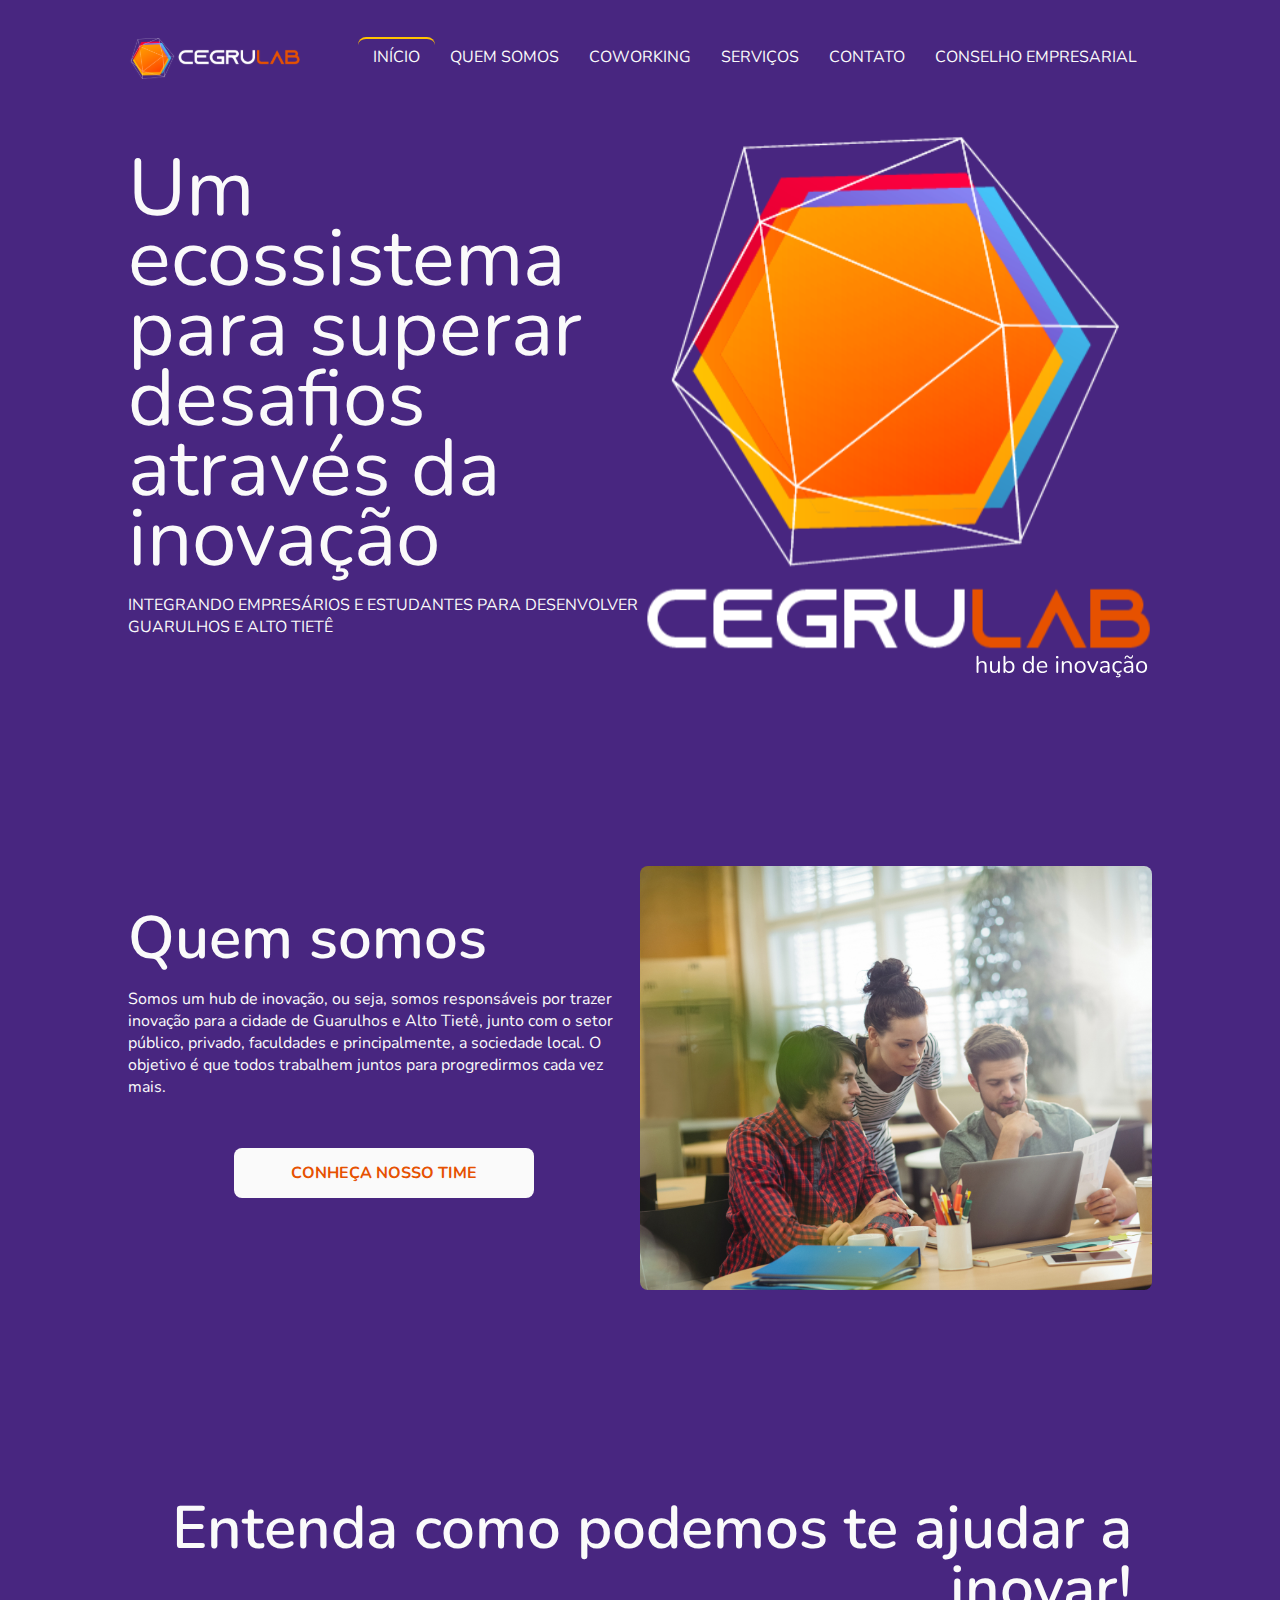
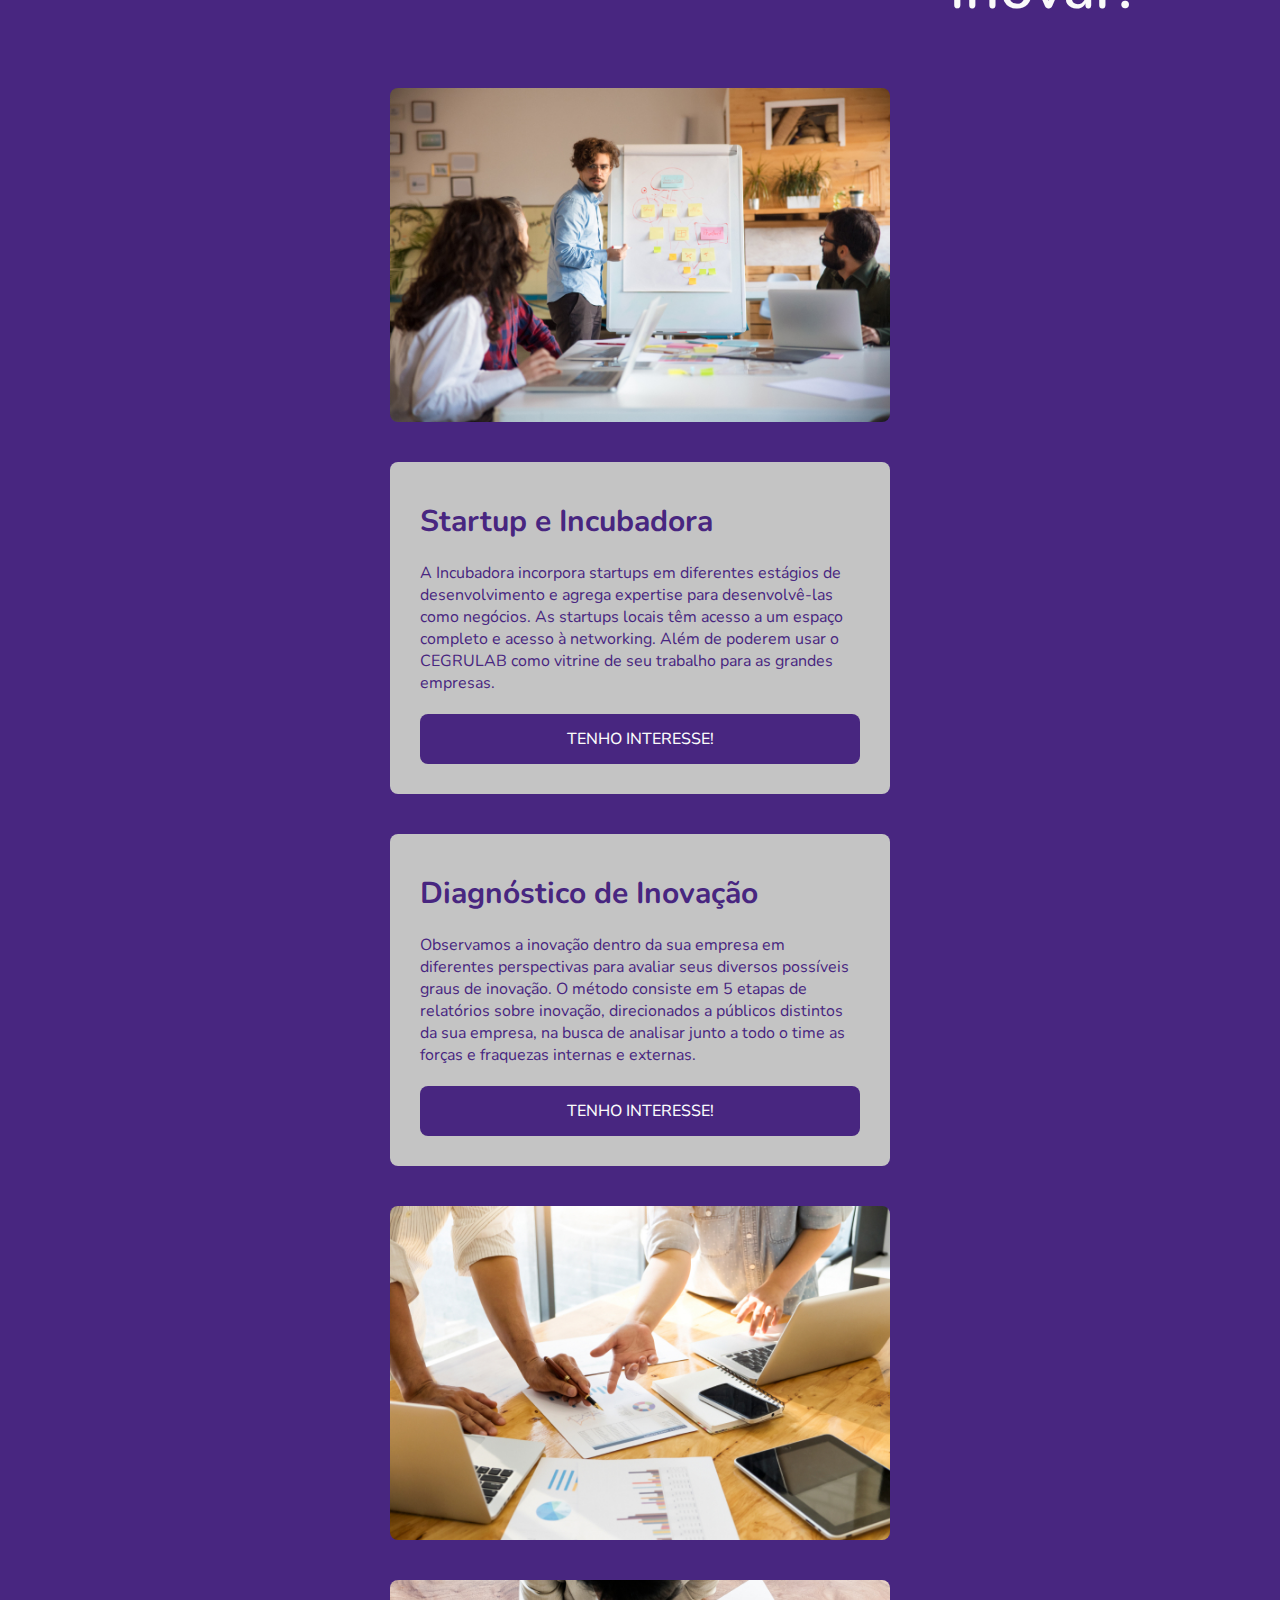
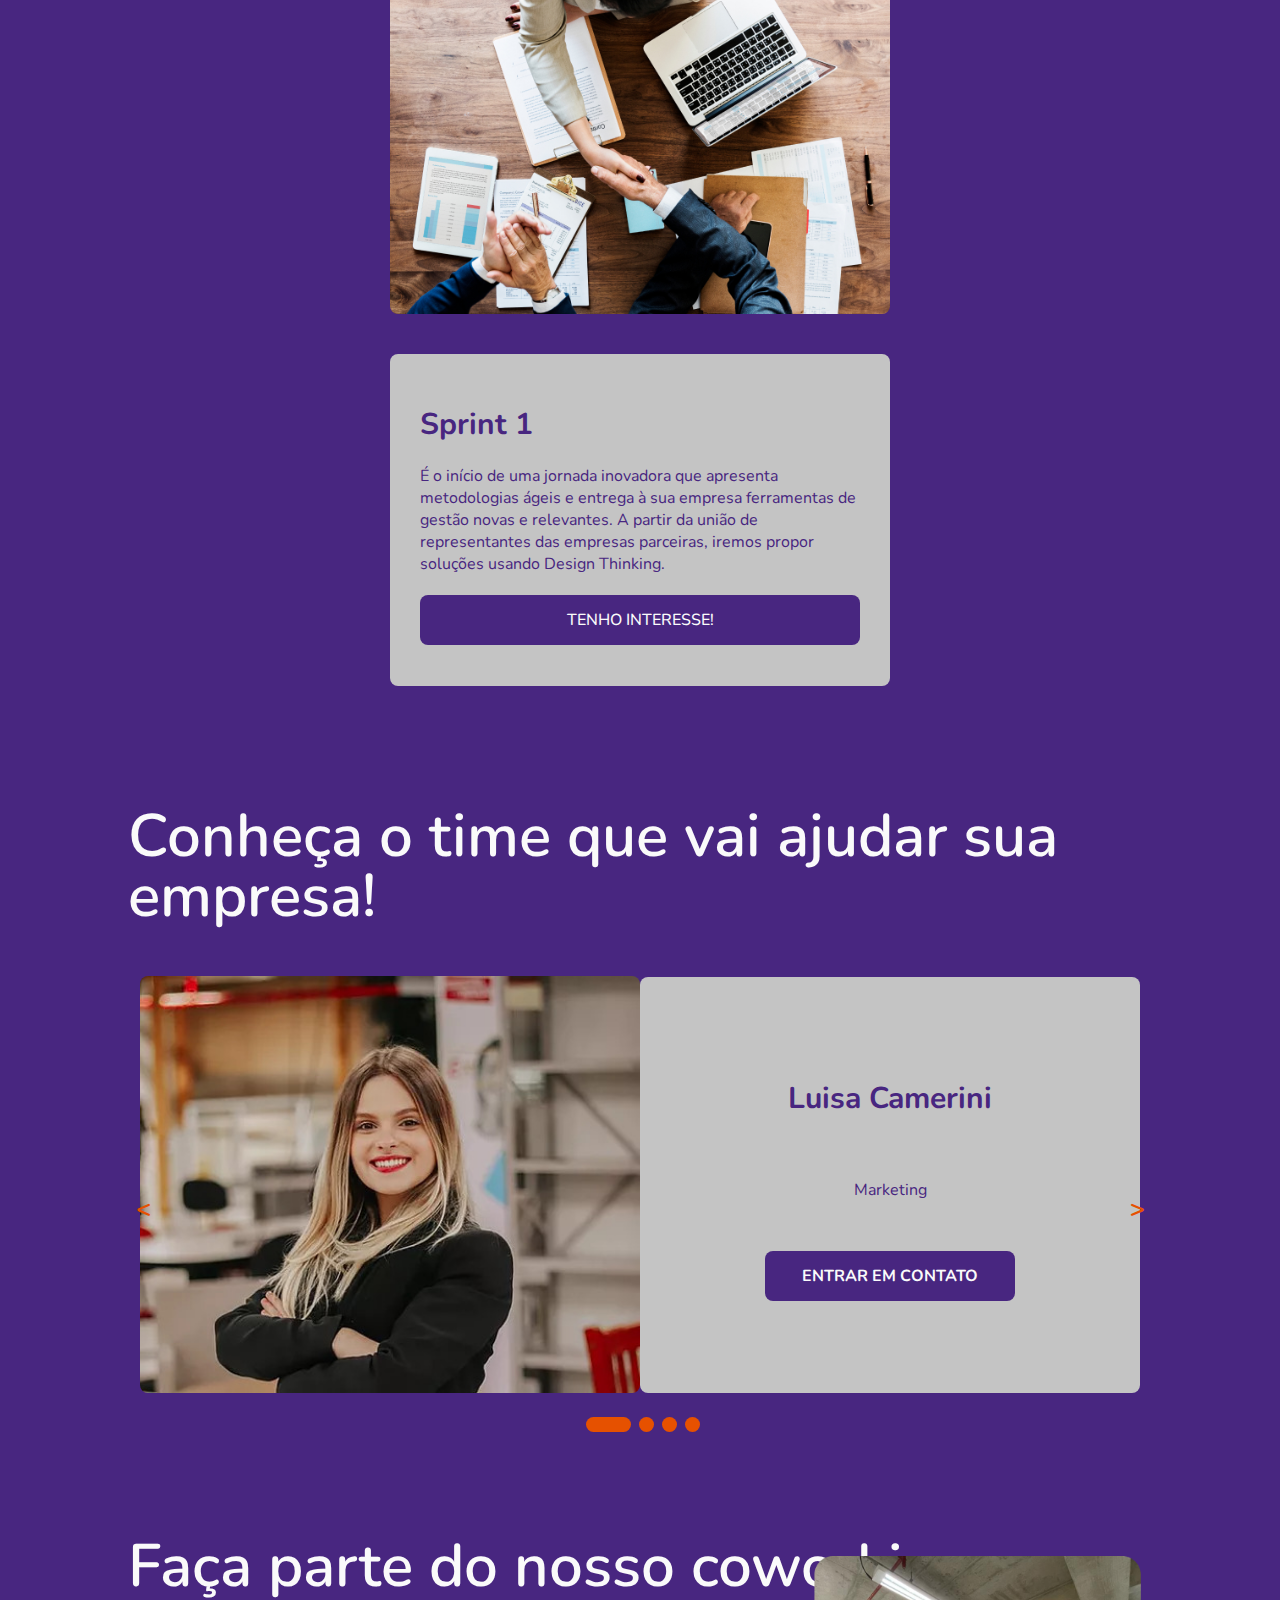
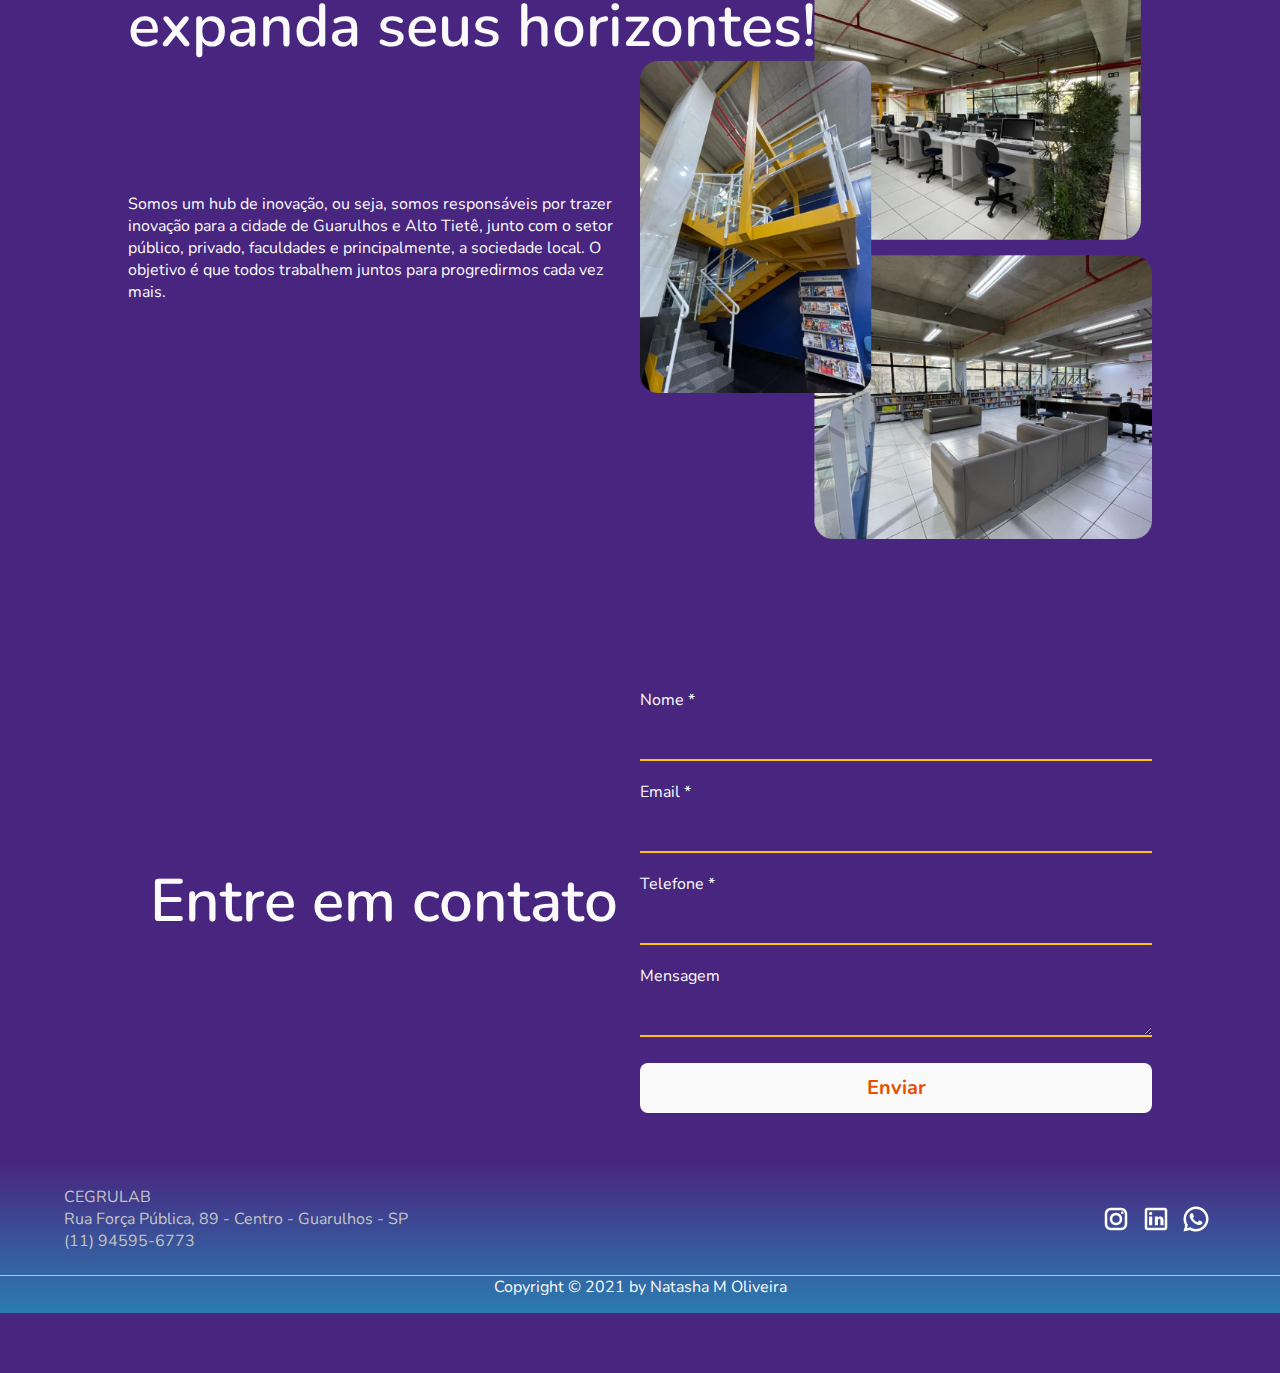
==== commit 5cb38102: "business council" ====
--- a/index.html
+++ b/index.html
@@ -25,22 +25,23 @@
     <meta name="viewport" content="width=device-width, initial-scale=1.0">
 
     <!--CSS-->
-    <link rel="stylesheet" href="./styles/global.css">
-    <link rel="stylesheet" href="./styles/home.css">
+    <link rel="stylesheet" href="./assets/styles/global.css">
+    <link rel="stylesheet" href="./assets/styles/home.css">
 
     <!--FONTS-->
     <link rel="preconnect" href="https://fonts.gstatic.com">
     <link href="https://fonts.googleapis.com/css2?family=Nunito:wght@400;600;700&display=swap" rel="stylesheet">
 
     <!--ICON-->
-    <link rel="icon" href="./images/logo.svg">
+    <link rel="icon" href="./assets/images/logo.svg">
+    <link href="https://use.fontawesome.com/releases/v5.0.13/css/all.css" rel="stylesheet" />
 
 </head>
 
 <body>
     <div id="home" class="content" id="outset">
         <header>
-            <img src="./images/header-logo.svg" alt="CEGRULAB LOGO" class="logo">
+            <img src="./assets/images/header-logo.svg" alt="CEGRULAB LOGO" class="logo">
             <nav role="navigation" class="nav" data-nav>
                 <button aria-label="Abrir menu" class="btn-mobile" data-btn-mobile aria-haspopup="true"
                     aria-controls="menu" aria-expanded="false">Menu <span class="burger"></span></button>
@@ -50,11 +51,15 @@
                     <li><a href="#coworking" data-menu-item>COWORKING</a></li>
                     <li><a href="#services" data-menu-item>SERVIÇOS</a></li>
                     <li><a href="#contact" data-menu-item>CONTATO</a></li>
+                    <li><a href="business-council.html" data-menu-item>CONSELHO EMPRESARIAL</a></li>
                 </ul>
             </nav>
         </header>
         <main>
             <div class="container">
+                <div class="anchor">
+                    <a href="#" id="top-of-page" class="button" data-anchor></a>
+                </div>
                 <div class="left outset">
                     <div class="description">
                         <h1>Um ecossistema para superar desafios através da inovação</h1>
@@ -62,7 +67,7 @@
                     </div>
                 </div>
                 <div class="right outset">
-                    <img src="./images/outset.svg" alt="">
+                    <img src="./assets/images/outset.svg" alt="">
                 </div>
                 <div class="space"></div>
                 <div class="left about" id="about">
@@ -76,14 +81,14 @@
                     </div>
                 </div>
                 <div class="right about">
-                    <img src="./images/group-business-executives-discussing.jpg" alt="Grupo de executivos discutindo">
+                    <img src="./assets/images/group-business-executives-discussing.jpg" alt="Grupo de executivos discutindo">
                 </div>
                 <div class="space"></div>
                 <div class="services title" id="services">
                     <h2 data-services-title>Entenda como podemos<br />te ajudar a inovar!</h2>
                 </div>
                 <div class="left services">
-                    <img src="./images/startup-leader.jpg" alt="Startup Leader">
+                    <img src="./assets/images/startup-leader.jpg" alt="Startup Leader">
                 </div>
                 <div class="right services text-box">
                     <div class="description">
@@ -106,10 +111,10 @@
                     </div>
                 </div>
                 <div class="right services">
-                    <img src="./images/business-people-meeting.jpg" alt="Encontro de Empresários">
+                    <img src="./assets/images/business-people-meeting.jpg" alt="Encontro de Empresários">
                 </div>
                 <div class="left services">
-                    <img src="./images/business-people-shaking-hands-together.jpg"
+                    <img src="./assets/images/business-people-shaking-hands-together.jpg"
                         alt="Aperto de Mãos Entre Empresários">
                 </div>
                 <div class="right services text-box">
@@ -129,7 +134,7 @@
                     <div class="container-slide active">
                         <div class="slide">
                             <div class="left" data-image-slide>
-                                <img src="./images/luisa-camerini.jpg" alt="Luisa Camerini">
+                                <img src="./assets/images/luisa-camerini.jpg" alt="Luisa Camerini">
                             </div>
                             <div class="right">
                                 <div class="text-box">
@@ -143,7 +148,7 @@
                     <div class="container-slide">
                         <div class="slide">
                             <div class="left" data-image-slide>
-                                <img src="./images/rodrigo-fukunaro.jpg" alt="Rodrigo Fukunaro">
+                                <img src="./assets/images/rodrigo-fukunaro.jpg" alt="Rodrigo Fukunaro">
                             </div>
                             <div class="right">
                                 <div class="text-box">
@@ -157,7 +162,7 @@
                     <div class="container-slide">
                         <div class="slide">
                             <div class="left" data-image-slide>
-                                <img src="./images/matteo-ritacco.jpg" alt="Matteo Ritacco">
+                                <img src="./assets/images/matteo-ritacco.jpg" alt="Matteo Ritacco">
                             </div>
                             <div class="right">
                                 <div class="text-box">
@@ -171,7 +176,7 @@
                     <div class="container-slide">
                         <div class="slide">
                             <div class="left" data-image-slide>
-                                <img src="./images/miguel-sanchez.jpg" alt="Miguel Sanchez">
+                                <img src="./assets/images/miguel-sanchez.jpg" alt="Miguel Sanchez">
                             </div>
                             <div class="right">
                                 <div class="text-box">
@@ -201,7 +206,7 @@
                         sociedade local. O objetivo é que todos trabalhem juntos para progredirmos cada vez mais.</p>
                 </div>
                 <div class="right coworking">
-                    <img src="./images/building-structure.png" alt="Estrutura predial">
+                    <img src="./assets/images/building-structure.png" alt="Estrutura predial">
                 </div>
                 <div class="space"></div>
                 <div class="contact" id="contact">
@@ -248,10 +253,10 @@
             </div>
         </footer>
     </div>
-    <script src="./scripts/global.js"></script>
-    <script src="./scripts/home.js"></script>
-    <script src="./scripts/slides.js"></script>
-    <script src="./scripts/app.js" type="module"></script>
+    <script src="./assets/scripts/global.js"></script>
+    <script src="./assets/scripts/home.js"></script>
+    <script src="./assets/scripts/slides.js"></script>
+    <script src="./assets/scripts/app.js" type="module"></script>
 </body>
 
 </html>--- a/assets/styles/global.css
+++ b/assets/styles/global.css
@@ -0,0 +1,257 @@
+* {
+    margin: 0;
+    padding: 0;
+    border: none;
+    text-decoration: none;
+    box-sizing: border-box;
+    border-radius: .8rem;
+}
+
+html {
+    --black: #181818;
+    --grey-light: #eee;
+    --grey: #C4C4C4;
+    --white: #FAFAFA;
+    --red: #F00038;
+    --orange: #E65100;
+    --yellow: #FFC301;
+    --green: #2cb133;
+    --blue-light: #44afb9;
+    --blue: #2C7CB1;
+    --blue-dark: #114455;
+    --purple: #482680;
+    /*1rem = 16px (User agent) = 100% (User agent)*/
+    font-size: 62.5%;
+    /*10px*/
+    transition: all 0.5s ease-in;
+}
+
+body {
+    background: var(--purple);
+}
+
+body.menu-active{
+    overflow: hidden;
+}
+
+/*input and buttons*/
+
+input, textarea {
+    background: transparent;
+    border-bottom: .2rem solid var(--yellow);
+    border-radius: 0;
+    padding: 0 1.6rem;
+    outline: none;
+    color: var(--black);
+}
+
+input, textarea, button, .button {
+    height: 5rem;
+}
+
+body, button, input, textarea {
+    /*intervalo de tamanho
+    mínimo; ideal; máximo*/
+    font-size: clamp(14px, 1.6rem, 2vw);
+    font-family: 'Nunito', sans-serif;
+    color: var(--white);
+}
+
+input, textarea {
+    width: 100%;
+}
+
+button, .button {
+    font-weight: 500;
+    /*Espaçamento entre as linhas*/
+    line-height: 0;
+    /*Para o alinhamento ao centro tanto na vertial como na horizontal*/
+    display: flex;
+    align-items: center;
+    justify-content: center;
+    background: var(--white);
+    color: var(--orange);
+    transition: filter .2s;
+    cursor: pointer;
+}
+
+button:hover, .button:hover {
+    /*Aplica um brilho*/
+    filter: brightness(1.2);
+}
+
+.sr-only {
+    position: absolute;
+    height: 1px;
+    width: 1px;
+    padding: 0;
+    margin: -1px;
+    overflow: hidden;
+    clip-path: rect(0, 0, 0);
+    white-space: nowrap;
+    border-width: 0;
+}
+
+/*Header*/
+
+.content header {
+    width: 80%;
+    margin: 3.5rem auto;
+    transition: all 0.3s ease-in-out;
+}
+
+.content header img {
+    width: 12;
+}
+
+.content header .nav .btn-mobile {
+    display: none;
+}
+
+.content header .nav ul {
+    display: flex;
+    list-style-type: none;
+    align-items: center;
+    justify-content: center;
+}
+
+.content header .nav a {
+    color: var(--white);
+    text-transform: uppercase;
+    text-decoration: none;
+    padding: 0.7rem 1.5rem;
+    transition: all 0.3s ease-in-out;
+}
+
+.content header .nav a.current, .content header .nav a:hover {
+    border-top: 0.2rem solid var(--yellow);
+}
+
+/*Scrollbar*/
+
+::-webkit-scrollbar {
+    width: 1rem;
+}
+
+::-webkit-scrollbar-track {
+    box-shadow: inset 0 0 0.5rem var(--white);
+    border-radius: 1rem;
+}
+
+::-webkit-scrollbar-thumb {
+    background: var(--yellow);
+    border-radius: 1rem;
+}
+
+/*Âncoras*/
+
+html {
+    scroll-behavior: smooth;
+    overflow-y: auto;
+}
+
+:target {
+    scroll-margin-top: 5rem;
+}
+
+.container .anchor {
+    height: 100vh;
+    position: absolute;
+    z-index: 1000;
+}
+
+.container .anchor #top-of-page {
+    position: fixed;
+    bottom: 1.5rem;
+    right: 1.5rem;
+    padding: 1.5rem;
+    opacity: 0;
+    visibility: hidden;
+    display: flex;
+    align-items: center;
+    background-color: var(--orange);
+    border-radius: 50%;
+    transition: 0.35s;
+}
+
+.container .anchor #top-of-page.visible {
+    opacity: 1;
+    visibility: visible;
+}
+
+.container .anchor a {
+    color: var(--purple);
+}
+
+.container .anchor a:after {
+    font-family: "Font Awesome 5 Free";
+    content: "\f106";
+    font-weight: 900;
+    font-size: 3rem;
+}
+
+@media (max-width: 60rem) {
+    .content {
+        width: 100%;
+        margin: 0;
+    }
+    .content header {
+        width: 100%;
+        padding: 0 2rem;
+    }
+    .content header .nav ul {
+        display: block;
+        position: absolute;
+        width: 100%;
+        top: 8rem;
+        right: 0;
+        background: var(--purple);
+        transition: .6s;
+        z-index: 1000;
+        height: 0;
+        visibility: hidden;
+        overflow-y: hidden;
+    }
+    .content header .nav.active ul {
+        height: 100vh;
+        visibility: visible;
+        overflow-y: auto;
+    }
+    .content header .nav li, a {
+        padding: 2rem 0;
+        margin: 0 2rem;
+    }
+    .content header .nav .btn-mobile {
+        display: flex;
+        padding: 0.6rem 1rem;
+        border: none;
+        background: none;
+    }
+    .content header .nav .btn-mobile .burger {
+        border-top: 0.2rem solid;
+        border-radius: 0;
+        width: 2rem;
+        margin-left: 1rem;
+    }
+    .content header .nav .btn-mobile .burger::after, .burger::before {
+        content: '';
+        /*Variável que copia a cor do elemento de origem*/
+        background: currentColor;
+        display: block;
+        width: 2rem;
+        height: 0.2rem;
+        margin-top: 0.5rem;
+        transition: 0.3s;
+        position: relative;
+    }
+    .content header .nav.active .btn-mobile .burger {
+        border-top-color: transparent;
+    }
+    .content header .nav.active .btn-mobile .burger::before {
+        transform: rotate(135deg);
+    }
+    .content header .nav.active .btn-mobile .burger::after {
+        transform: rotate(-135deg);
+        top: -0.7rem;
+    }
+}--- a/assets/styles/home.css
+++ b/assets/styles/home.css
@@ -0,0 +1,483 @@
+.content {
+    display: grid;
+    grid-template-columns: 100%;
+    grid-template-rows: 11.4rem 1fr 15rem;
+    grid-template-areas: "header" "main" "footer"
+}
+
+header {
+    grid-area: header;
+    display: flex;
+    align-items: center;
+    justify-content: space-between;
+}
+
+main {
+    grid-area: main;
+    display: flex;
+    align-items: center;
+    justify-content: center;
+}
+
+main .container {
+    display: flex;
+    flex-wrap: wrap;
+    align-items: center;
+    justify-content: center;
+    margin: 0 auto;
+    width: 80%;
+}
+
+.left, .right {
+    position: relative;
+    display: flex;
+    justify-content: center;
+    align-items: center;
+}
+
+.space {
+    width: 100%;
+    position: relative;
+    height: 10rem;
+}
+
+h1 {
+    font-size: 8rem;
+    line-height: 7rem;
+    font-weight: 400;
+    margin-bottom: 2rem;
+}
+
+h2 {
+    font-size: 6rem;
+    font-weight: 600;
+    line-height: 6rem;
+}
+
+h3 {
+    font-size: 3rem;
+    font-weight: 700;
+    line-height: 6rem;
+}
+
+/*Outset*/
+
+.outset {
+    width: 50%;
+}
+
+.outset img {
+    width: 100%;
+}
+
+/*About*/
+
+.about {
+    min-height: 60rem;
+    width: 50%;
+}
+
+.about h2 {
+    margin-bottom: 2rem;
+}
+
+.about .button {
+    margin: 5rem auto;
+    font-weight: 700;
+    max-width: 30rem;
+}
+
+.about img {
+    width: 100%;
+}
+
+/*Services*/
+
+.services.title {
+    width: 100%;
+    text-align: right;
+    margin-bottom: 5rem;
+}
+
+.services {
+    width: 50rem;
+    margin: 2rem;
+}
+
+.container .services img {
+    width: 100%;
+}
+
+.container .services.text-box {
+    min-height: 33.2rem;
+    padding: 3rem;
+    background: var(--grey);
+    color: var(--purple);
+}
+
+.container .services h3 {
+    margin-bottom: 1rem;
+}
+
+.container .services .button {
+    margin-top: 2rem;
+    background: var(--purple);
+    color: var(--white);
+}
+
+/*Image Slide*/
+
+.container .box {
+    position: relative;
+    width: 100%;
+}
+
+.container .box .title {
+    width: 100%;
+    text-align: left;
+    margin-bottom: 5rem;
+}
+
+.container .container-slide {
+    display: none;
+}
+
+.container .container-slide.active {
+    display: block;
+}
+
+.container .box #prev, #next {
+    position: absolute;
+    top: 60%;
+    transform: translate(-60%);
+    color: var(--orange);
+    height: 5rem;
+    width: 5rem;
+    line-height: 5rem;
+    font-size: 2.5rem;
+    text-align: center;
+    cursor: pointer;
+    font-weight: bolder;
+}
+
+.container .box #prev:hover, #next:hover {
+    background: rgba(0, 0, 0, 0.5);
+}
+
+.container .box #prev {
+    left: 2rem;
+}
+
+.container .box #next {
+    right: -4rem;
+}
+
+.container .container-slide .slide {
+    width: 100%;
+    margin-bottom: 2rem;
+    display: flex;
+    align-items: center;
+    justify-content: center;
+    height: auto;
+    flex-wrap: wrap;
+}
+
+.container .container-slide .slide .right {
+    animation: slideContent 0.4s linear 0.6s backwards;
+}
+
+@keyframes slideContent {
+    0% {
+        opacity: 0;
+        transform: translateX(-5rem);
+    }
+}
+
+.container .container-slide .slide .left {
+    animation: slideImage 0.4s linear;
+}
+
+@keyframes slideImage {
+    0% {
+        opacity: 0;
+        transform: translateY(-5rem);
+    }
+}
+
+.slide .left,
+.slide .right {
+    width: 50rem;
+    text-align: center;
+}
+
+.slide .right {
+    background: var(--grey);
+    height: 41.6rem;
+    color: var(--purple);
+}
+
+.slide .left img {
+    width: 100%;
+    max-width: 50rem;
+}
+
+.slide .text-box p, .button {
+    margin: 5rem auto 0;
+}
+
+.slide .text-box .button {
+    width: 25rem;
+    font-weight: 700;
+    background: var(--purple);
+    color: var(--white);
+}
+
+.box .indicator {
+    position: relative;
+    display: flex;
+    align-items: center;
+    justify-content: center;
+    margin-left: 0.5rem;
+}
+
+.box .indicator .btn {
+    display: inline-block;
+    height: 1.5rem;
+    width: 1.5rem;
+    margin: 0.4rem;
+    border-radius: 1.5rem;
+    background: var(--orange);
+    cursor: pointer;
+    transition: 0.4s;
+}
+
+.box .indicator .btn.active {
+    width: 4.5rem;
+}
+
+/*Coworking*/
+
+.coworking {
+    width: 50%;
+    text-align: left;
+}
+
+.container .coworking.title {
+    width: 100%;
+    margin-bottom: -10rem;
+}
+
+.container .coworking img {
+    width: 100%;
+}
+
+/*Form*/
+
+.contact {
+    border-radius: 1rem;
+    padding: 5rem 0;
+    width: 50%;
+}
+
+.container .contact h2 {
+    text-align: center;
+}
+
+.container .contact input {
+    margin-bottom: 2rem;
+}
+
+.container .contact input.invalid {
+    border-bottom: .2rem solid var(--red);
+}
+
+.container .contact button {
+    width: 100%;
+    margin-top: 2rem;
+    font-size: 2rem;
+    font-weight: bolder;
+}
+
+/*Toasts*/
+
+.container .notification {
+    height: 100vh;
+    position: absolute;
+    z-index: 1000;
+}
+
+.container .notification #toasts {
+    position: fixed;
+    bottom: 10px;
+    right: 10px;
+    display: flex;
+    flex-direction: column;
+    align-items: flex-end;
+}
+
+.container .notification .toast {
+    background-color: var(--white);
+    border-radius: 5px;
+    padding: 1rem 2rem;
+    margin: 0.5rem;
+    font-weight: 700;
+}
+
+.container .notification .toast.info {
+    color: var(--blue);
+}
+
+.container .notification .toast.success {
+    color: var(--green);
+}
+
+.container .notification .toast.error {
+    color: var(--red);
+}
+
+/*Footer*/
+
+.content footer {
+    grid-area: footer;
+    /* background: black; */
+    background: linear-gradient(var(--purple), var(--blue));
+    border-radius: 0;
+}
+
+footer .first-line {
+    display: flex;
+    justify-content: space-between;
+    align-items: center;
+    padding: 1% 5%;
+    margin-top: 1rem;
+    position: relative;
+    color: var(--grey);
+    border-radius: 0;
+    /* border-top: 0.2rem solid var(--orange); */
+}
+
+footer .social-media {
+    display: flex;
+    width: fit-content;
+    height: fit-content;
+}
+
+footer .social-item {
+    width: 3rem;
+    height: 3rem;
+    background-position: center !important;
+    background-size: contain !important;
+    margin: 0 0.5rem;
+    background-repeat: no-repeat !important;
+    transition: all 0.3s;
+}
+
+footer .social-item:hover {
+    width: 3.1rem;
+    height: 3.1rem;
+}
+
+#instagram {
+    background: url("../images/instagram-logo.svg");
+}
+
+#instagram:hover {
+    background: url("../images/instagram-logo-yellow.svg");
+}
+
+#linkedin {
+    background: url("../images/linkedin-logo.svg");
+}
+
+#linkedin:hover {
+    background: url("../images/linkedin-logo-yellow.svg");
+}
+
+#whatsapp {
+    background: url("../images/whatsapp-logo.svg");
+}
+
+#whatsapp:hover {
+    background: url("../images/whatsapp-logo-yellow.svg");
+}
+
+footer .second-line {
+    margin-top: 1rem;
+    border-radius: 0;
+    border-top: .15px solid var(--grey);
+}
+
+footer .second-line p {
+    text-align: center;
+}
+
+footer .second-line a {
+    color: var(--white);
+}
+
+footer .second-line a:hover {
+    color: var(--yellow);
+}
+
+@media (max-width: 60rem) {
+    main .container {
+        width: 100%;
+        margin: 0;
+        padding: 0 2rem;
+    }
+    .container .space {
+        height: 5rem;
+    }
+    .container h1 {
+        font-size: 5rem;
+    }
+    .container h2 {
+        font-size: 4rem;
+    }
+    .container .outset, .about, .services, .coworking, .contact {
+        width: 100%;
+        margin: 0;
+        padding: 0;
+    }
+    .container .right.about {
+        width: 100%;
+    }
+    .container .about {
+        min-height: 30rem;
+    }
+    .container .services {
+        margin: 2rem 0;
+        padding: 0;
+    }
+    .container .services.title {
+        margin-bottom: 2rem;
+    }
+    .container .box {
+        padding: 0 1rem;
+    }
+    .container .box #prev {
+        left: 0;
+        top: 60%;
+    }
+    .container .box #next {
+        right: -6rem;
+        top: 60%;
+    }
+    .container .container-slide .slide .right {
+        height: auto;
+    }
+    .container .container-slide .slide .text-box {
+        margin: 2rem 0;
+    }
+    .container .left.coworking {
+        width: 100%;
+        margin-bottom: 4rem;
+    }
+    .container .coworking.title {
+        padding: 0;
+        margin-bottom: 0;
+    }
+    .container .contact {
+        margin-bottom: 2rem;
+    }
+}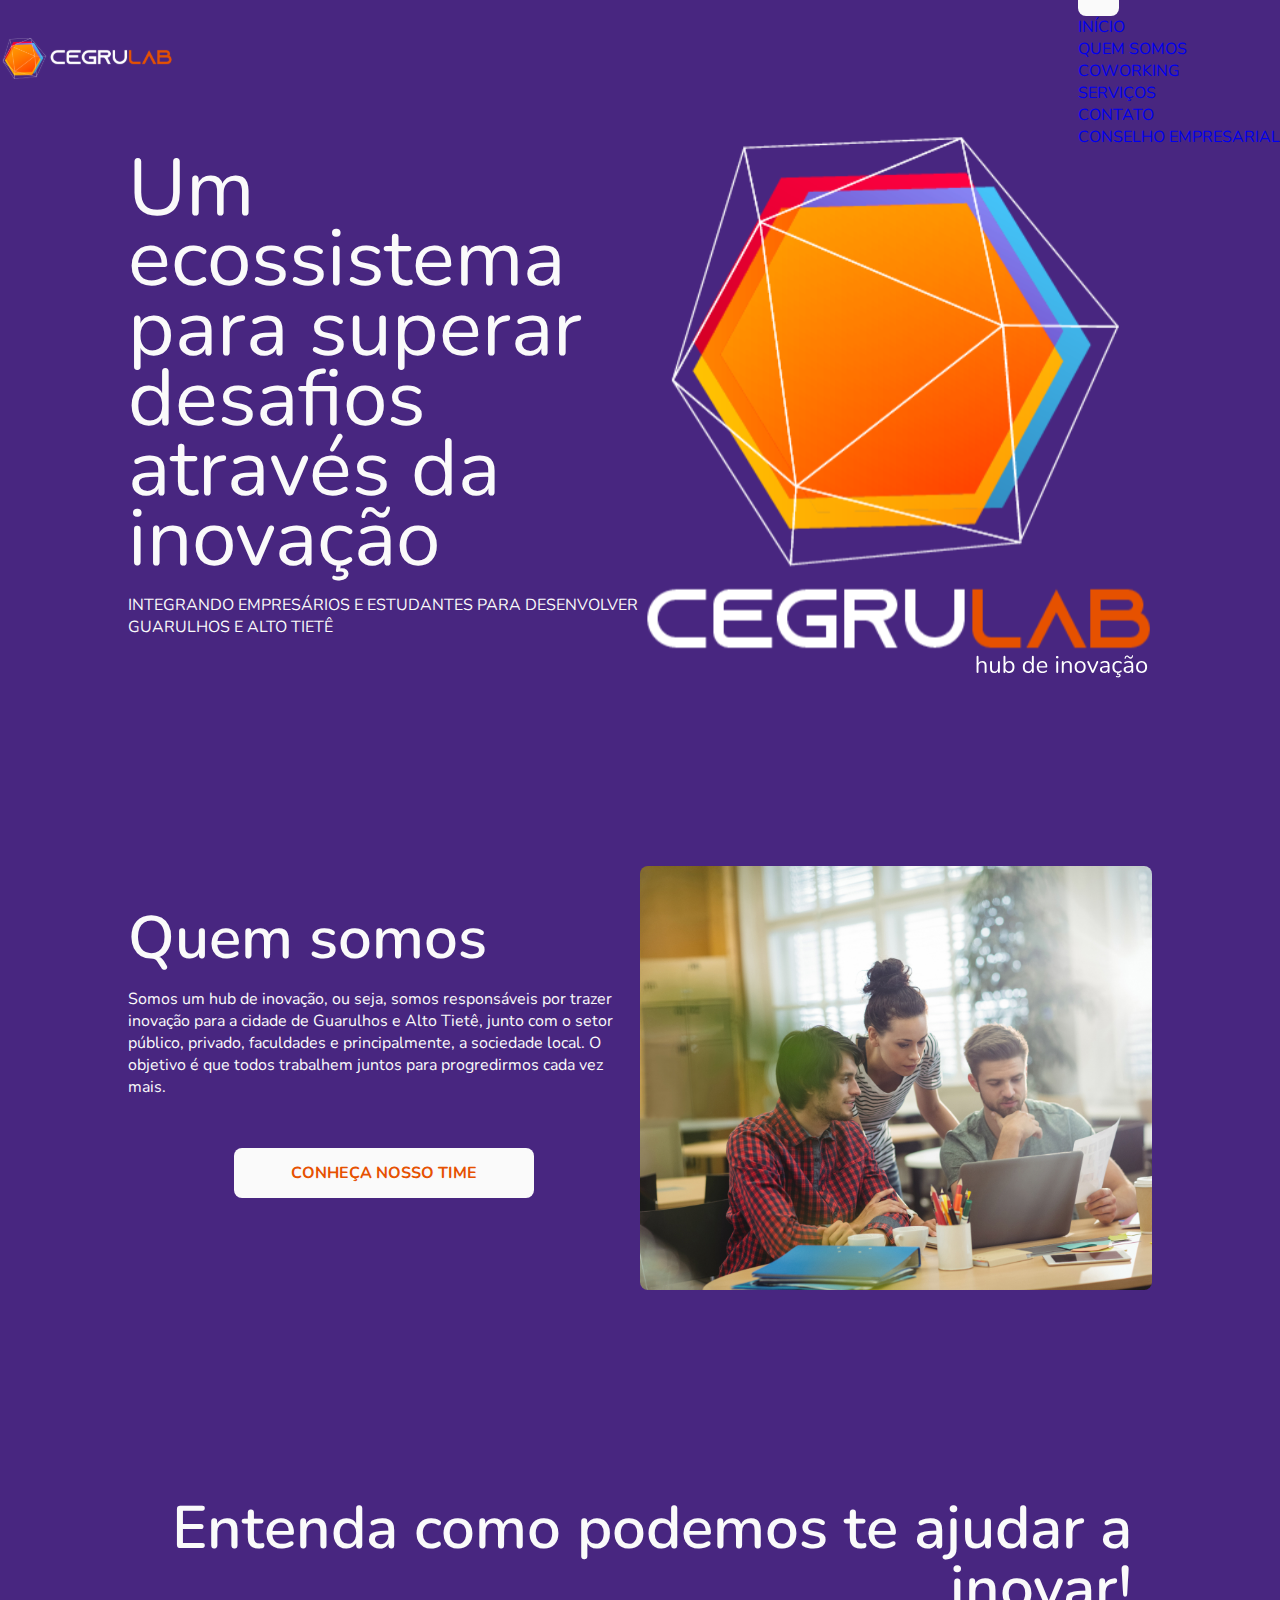
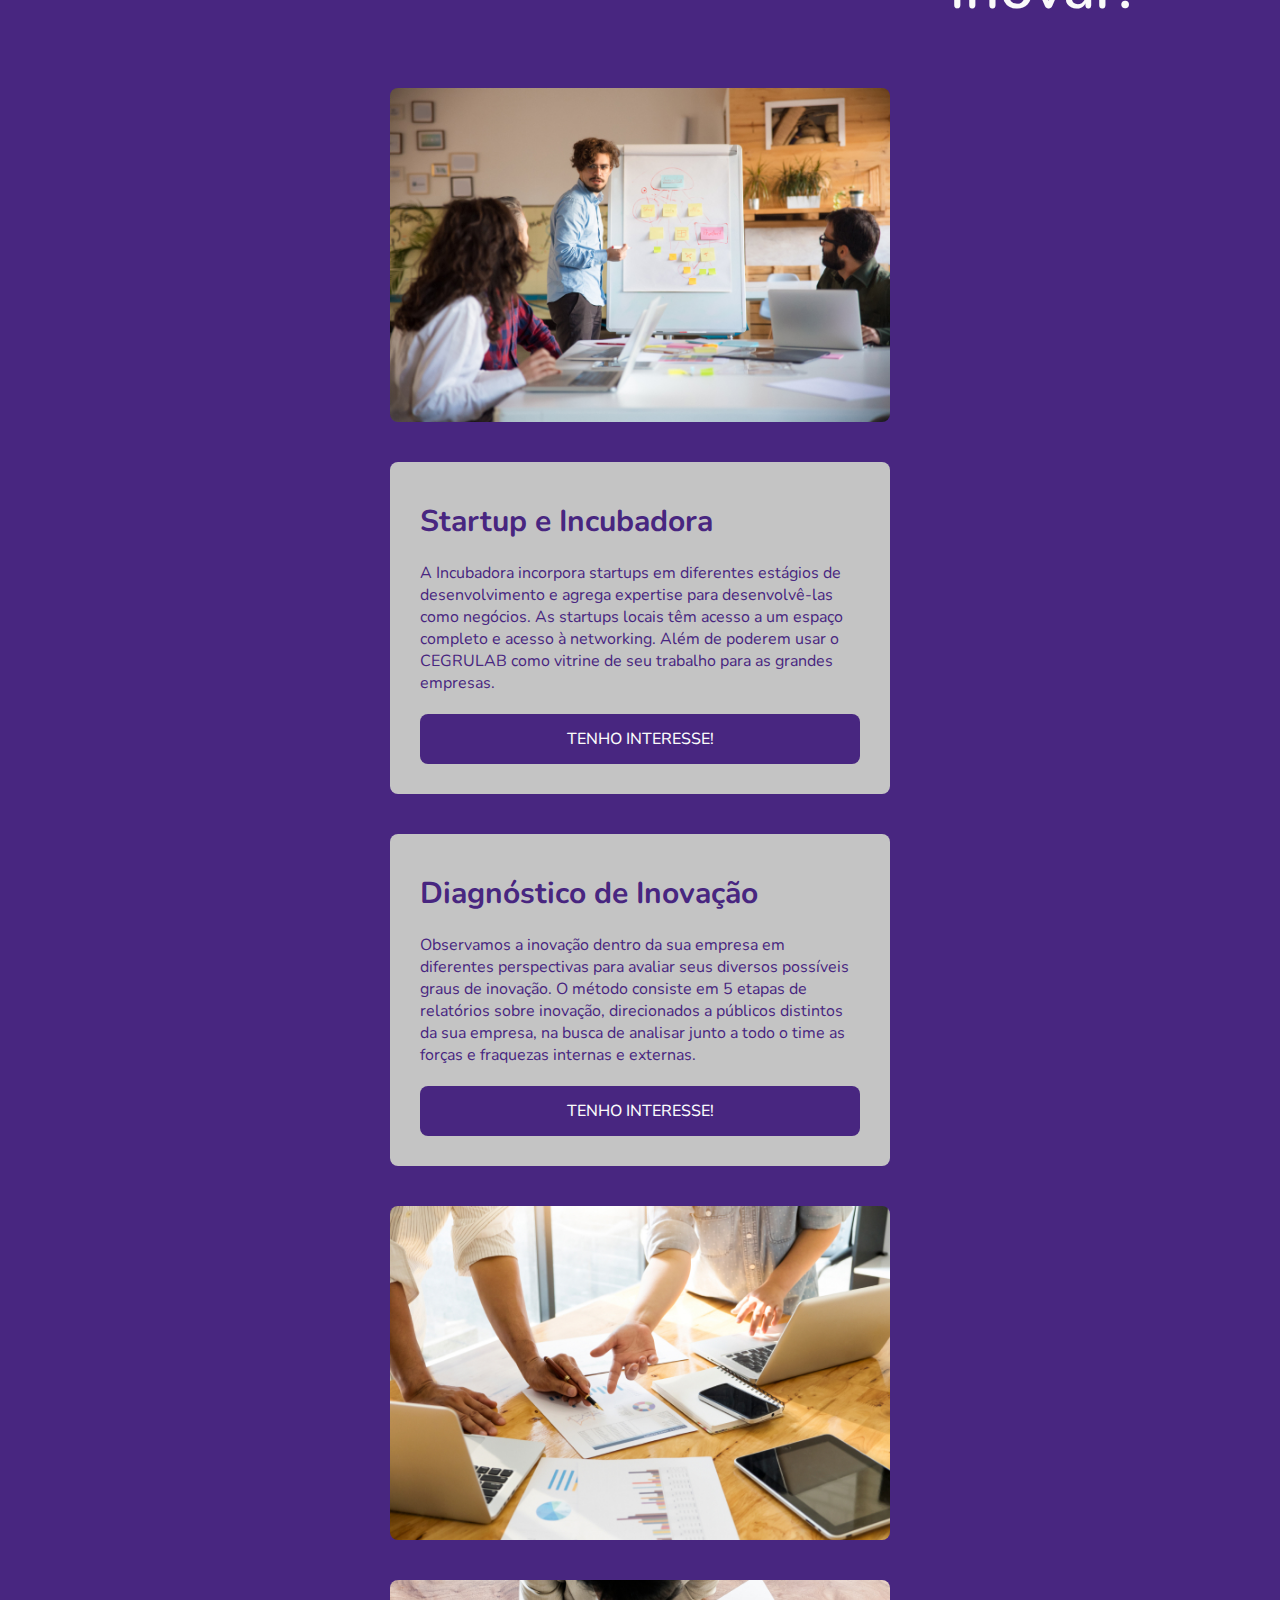
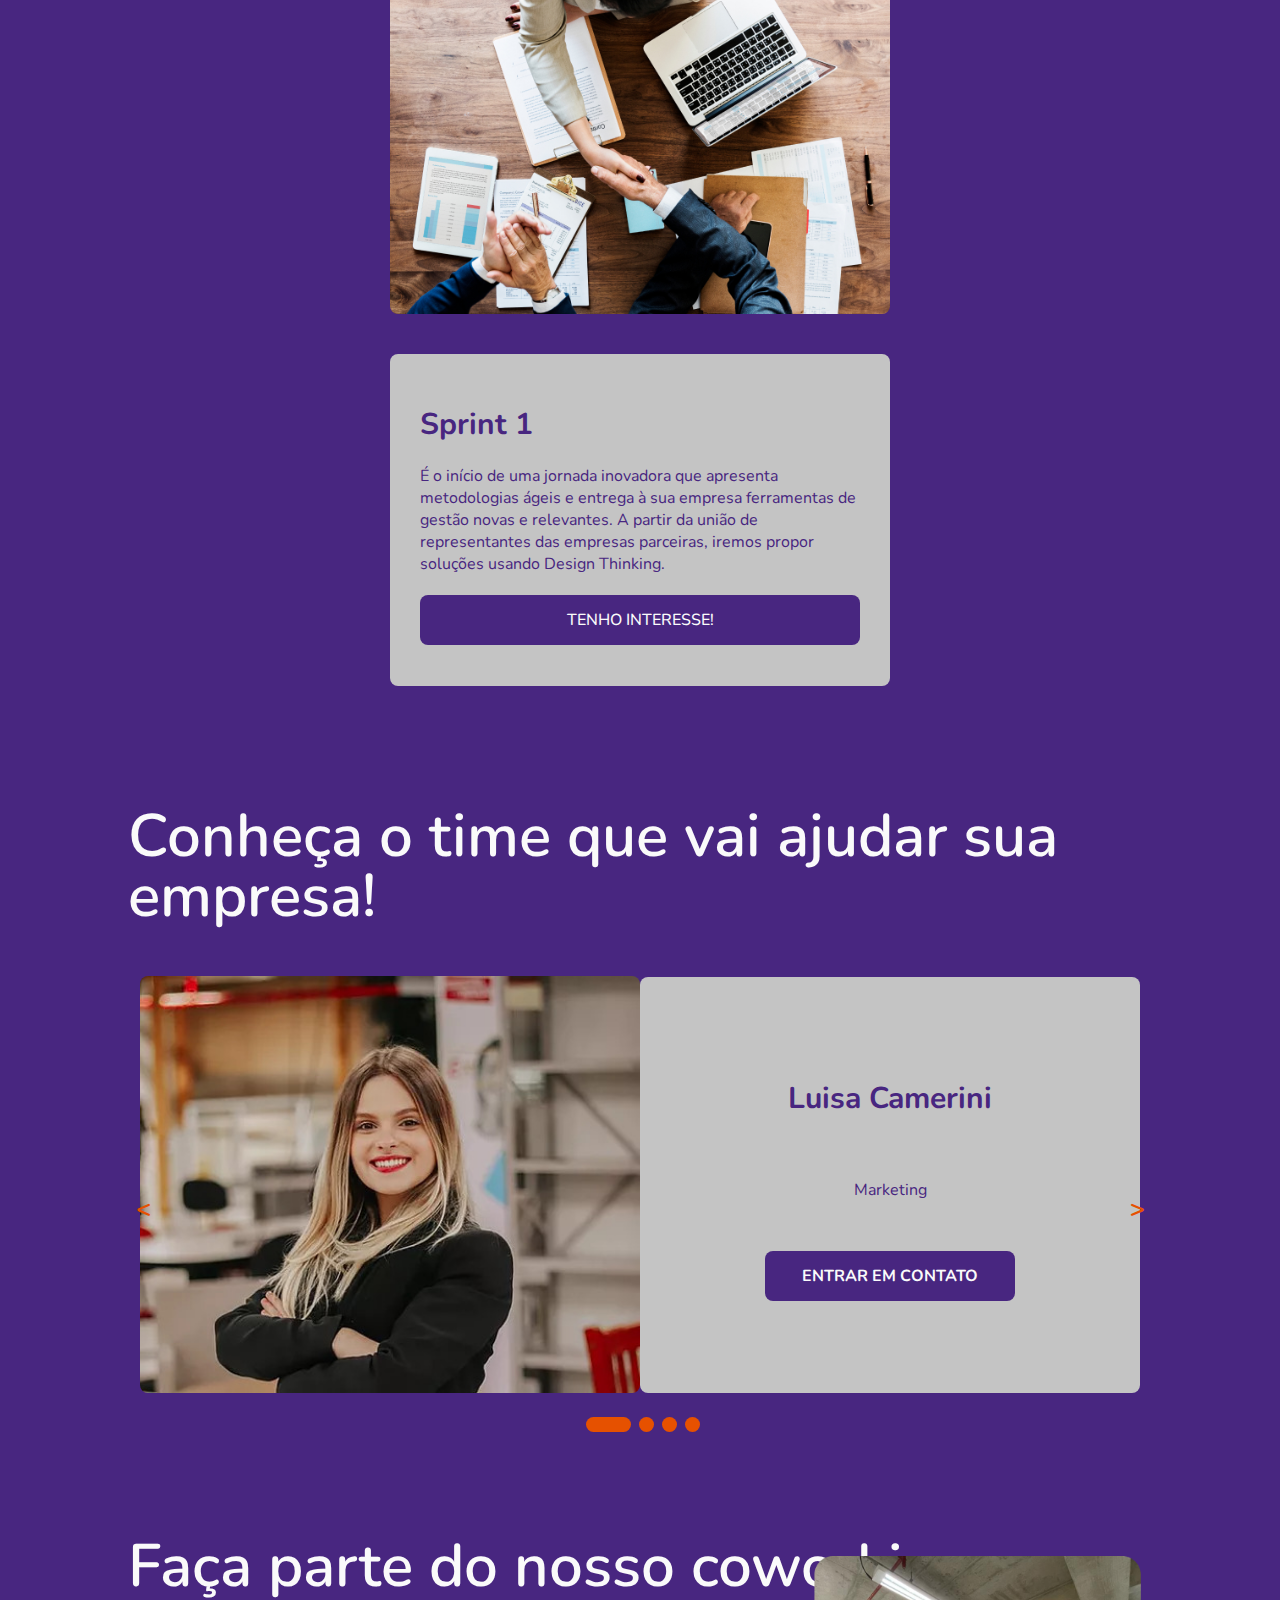
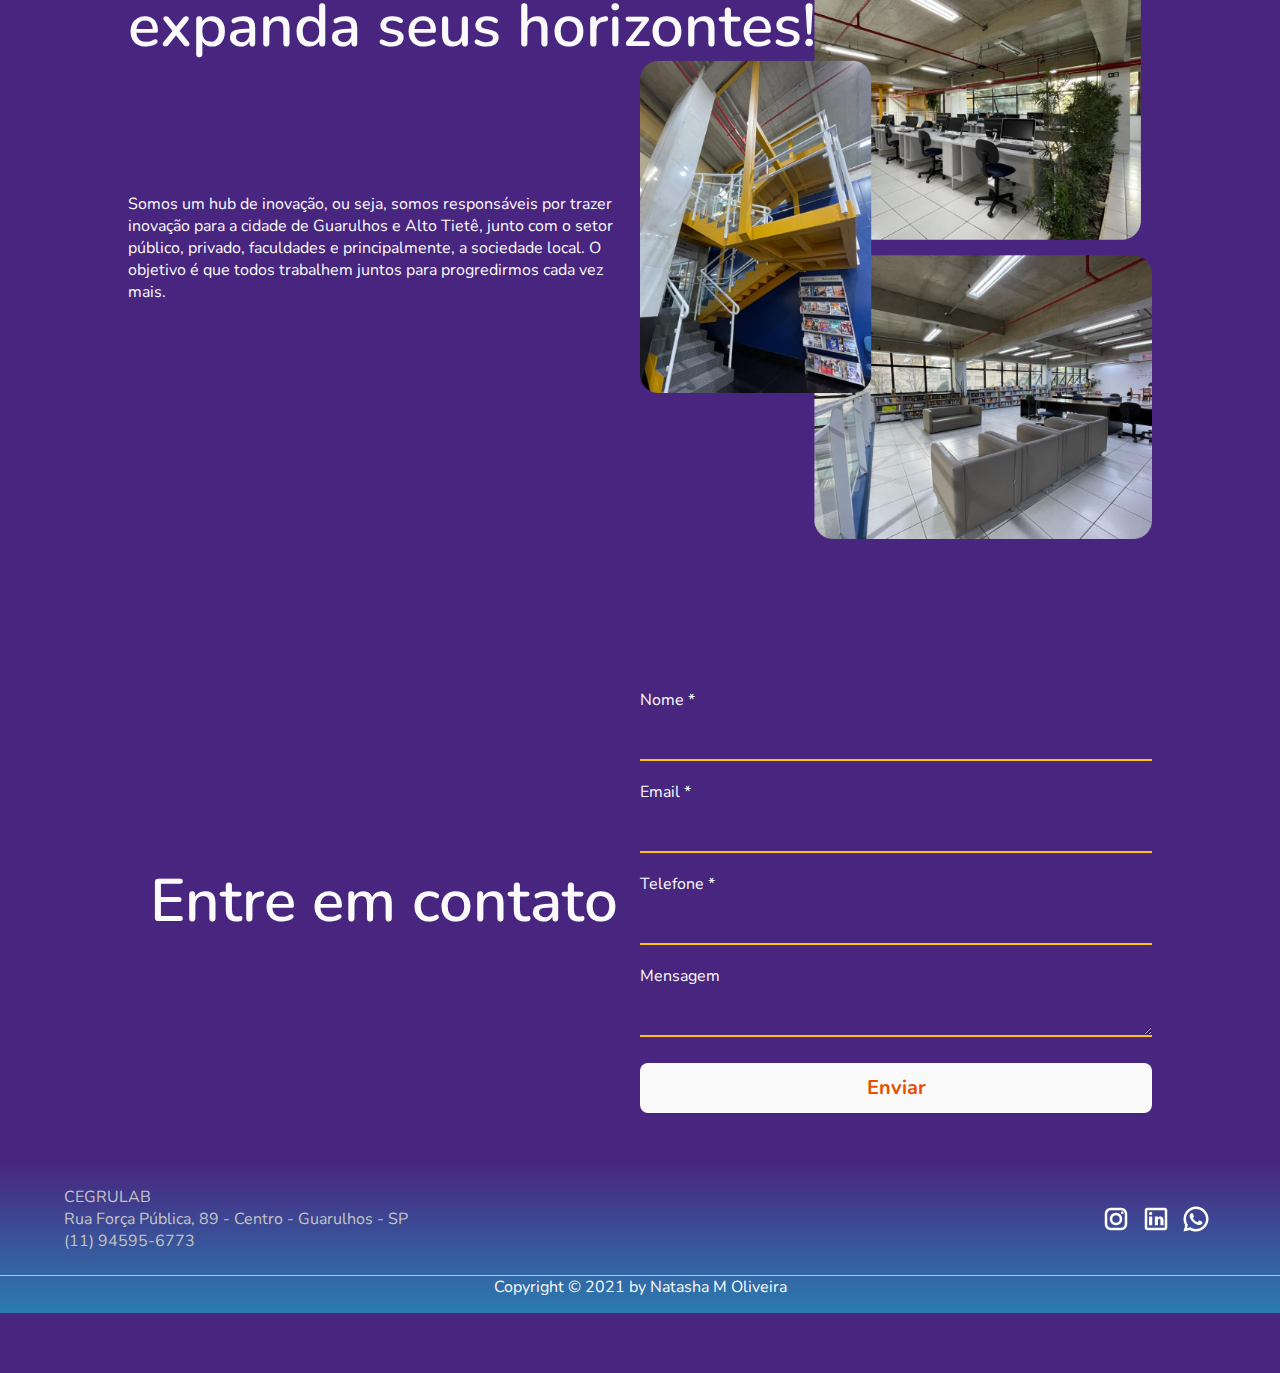
==== commit d689b90d: "cegrulab empresarial" ====
--- a/index.html
+++ b/index.html
@@ -43,9 +43,9 @@
         <header>
             <img src="./assets/images/header-logo.svg" alt="CEGRULAB LOGO" class="logo">
             <nav role="navigation" class="nav" data-nav>
-                <button aria-label="Abrir menu" class="btn-mobile" data-btn-mobile aria-haspopup="true"
+                <button aria-label="Abrir menu" class="btn-mobile" data-menu="button" aria-haspopup="true"
                     aria-controls="menu" aria-expanded="false">Menu <span class="burger"></span></button>
-                <ul role="menu" id="menu">
+                <ul data-menu="list" role="menu" id="menu">
                     <li><a href="#outset" data-menu-item class="current">INÍCIO</a></li>
                     <li><a href="#about" data-menu-item>QUEM SOMOS</a></li>
                     <li><a href="#coworking" data-menu-item>COWORKING</a></li>
--- a/assets/styles/global.css
+++ b/assets/styles/global.css
@@ -34,6 +34,20 @@
     overflow: hidden;
 }
 
+img, iframe  {
+  display: block;
+  max-width: 100%;
+}
+
+iframe {
+  width: 672px;
+  height: 378px;
+}
+
+ul {
+  list-style: none;
+}
+
 /*input and buttons*/
 
 input, textarea {
@@ -80,6 +94,43 @@
     filter: brightness(1.2);
 }
 
+/*Toasts*/
+
+.notification {
+  height: 100vh;
+  position: absolute;
+  z-index: 1000;
+}
+
+.notification #toasts {
+  position: fixed;
+  bottom: 10px;
+  right: 10px;
+  display: flex;
+  flex-direction: column;
+  align-items: flex-end;
+}
+
+.notification .toast {
+  background-color: var(--white);
+  border-radius: 5px;
+  padding: 1rem 2rem;
+  margin: 0.5rem;
+  font-weight: 700;
+}
+
+.notification .toast.info {
+  color: var(--blue);
+}
+
+.notification .toast.success {
+  color: var(--green);
+}
+
+.notification .toast.error {
+  color: var(--red);
+}
+
 .sr-only {
     position: absolute;
     height: 1px;
@@ -94,37 +145,62 @@
 
 /*Header*/
 
-.content header {
-    width: 80%;
-    margin: 3.5rem auto;
-    transition: all 0.3s ease-in-out;
-}
-
-.content header img {
-    width: 12;
-}
-
-.content header .nav .btn-mobile {
-    display: none;
-}
-
-.content header .nav ul {
-    display: flex;
-    list-style-type: none;
-    align-items: center;
-    justify-content: center;
-}
-
-.content header .nav a {
-    color: var(--white);
-    text-transform: uppercase;
-    text-decoration: none;
-    padding: 0.7rem 1.5rem;
-    transition: all 0.3s ease-in-out;
-}
-
-.content header .nav a.current, .content header .nav a:hover {
-    border-top: 0.2rem solid var(--yellow);
+.header {
+  display: flex;
+  justify-content: space-between;
+  align-items: center;
+  margin: 20px auto 50px;
+  width: 80%;
+}
+
+.header .logo {
+  width: 100px;
+}
+
+.menu-list {
+  display: flex;
+  justify-content: flex-end;
+  flex-wrap: wrap;
+  padding: 10px;
+}
+
+.header li a {
+  display: block;
+  padding: 10px;
+  margin-right: 10px;
+  color: var(--white);
+  cursor: pointer;
+  text-decoration: none;
+  text-transform: uppercase;
+  letter-spacing: .1em;
+  transition: all 0.3s ease-in-out;
+  border-top: 0.2rem solid transparent;
+}
+
+.header li a.current, .header li a:hover {
+  border-top: 0.2rem solid var(--yellow);
+}
+
+/* CUSTOM MAIN */
+
+.page-content {
+  display: grid;
+  grid-template-columns: 100%;
+  gap: 30px;
+  margin: 0px auto;
+  width: 80%;
+}
+
+.grid-section {
+  display: grid;
+  grid-template-columns: repeat(2, 1fr);
+  align-content: center;
+  gap: 30px;
+}
+
+.grid-container {
+  display: grid;
+  grid-template-columns: 100%;
 }
 
 /*Scrollbar*/
@@ -154,13 +230,13 @@
     scroll-margin-top: 5rem;
 }
 
-.container .anchor {
+.anchor {
     height: 100vh;
     position: absolute;
     z-index: 1000;
 }
 
-.container .anchor #top-of-page {
+.anchor #top-of-page {
     position: fixed;
     bottom: 1.5rem;
     right: 1.5rem;
@@ -174,84 +250,106 @@
     transition: 0.35s;
 }
 
-.container .anchor #top-of-page.visible {
+.anchor #top-of-page.visible {
     opacity: 1;
     visibility: visible;
 }
 
-.container .anchor a {
+.anchor a {
     color: var(--purple);
 }
 
-.container .anchor a:after {
+.anchor a:after {
     font-family: "Font Awesome 5 Free";
     content: "\f106";
     font-weight: 900;
     font-size: 3rem;
 }
 
-@media (max-width: 60rem) {
-    .content {
-        width: 100%;
-        margin: 0;
-    }
-    .content header {
-        width: 100%;
-        padding: 0 2rem;
-    }
-    .content header .nav ul {
-        display: block;
-        position: absolute;
-        width: 100%;
-        top: 8rem;
-        right: 0;
-        background: var(--purple);
-        transition: .6s;
-        z-index: 1000;
-        height: 0;
-        visibility: hidden;
-        overflow-y: hidden;
-    }
-    .content header .nav.active ul {
-        height: 100vh;
-        visibility: visible;
-        overflow-y: auto;
-    }
-    .content header .nav li, a {
-        padding: 2rem 0;
-        margin: 0 2rem;
-    }
-    .content header .nav .btn-mobile {
-        display: flex;
-        padding: 0.6rem 1rem;
-        border: none;
-        background: none;
-    }
-    .content header .nav .btn-mobile .burger {
-        border-top: 0.2rem solid;
-        border-radius: 0;
-        width: 2rem;
-        margin-left: 1rem;
-    }
-    .content header .nav .btn-mobile .burger::after, .burger::before {
-        content: '';
-        /*Variável que copia a cor do elemento de origem*/
-        background: currentColor;
-        display: block;
-        width: 2rem;
-        height: 0.2rem;
-        margin-top: 0.5rem;
-        transition: 0.3s;
-        position: relative;
-    }
-    .content header .nav.active .btn-mobile .burger {
-        border-top-color: transparent;
-    }
-    .content header .nav.active .btn-mobile .burger::before {
-        transform: rotate(135deg);
-    }
-    .content header .nav.active .btn-mobile .burger::after {
-        transform: rotate(-135deg);
-        top: -0.7rem;
-    }
+.footer {
+  background: linear-gradient(var(--purple), var(--blue));
+  border-radius: 0;
+}
+
+.footer .first-line {
+  display: flex;
+  justify-content: space-between;
+  align-items: center;
+  padding: 1% 5%;
+  margin-top: 1rem;
+  position: relative;
+  color: var(--grey);
+  border-radius: 0;
+  /* border-top: 0.2rem solid var(--orange); */
+}
+
+.footer .social-media {
+  display: flex;
+  width: fit-content;
+  height: fit-content;
+}
+
+.footer .social-item {
+  width: 3rem;
+  height: 3rem;
+  background-position: center !important;
+  background-size: contain !important;
+  margin: 0 0.5rem;
+  background-repeat: no-repeat !important;
+  transition: all 0.3s;
+}
+
+#instagram {
+  background: url("../images/instagram-logo.svg");
+}
+
+#instagram:hover {
+  background: url("../images/instagram-logo-yellow.svg");
+}
+
+#linkedin {
+  background: url("../images/linkedin-logo.svg");
+}
+
+#linkedin:hover {
+  background: url("../images/linkedin-logo-yellow.svg");
+}
+
+#whatsapp {
+  background: url("../images/whatsapp-logo.svg");
+}
+
+#whatsapp:hover {
+  background: url("../images/whatsapp-logo-yellow.svg");
+}
+
+.footer .second-line {
+  margin: 2rem 0;
+  border-radius: 0;
+  border-top: .15px solid var(--grey);
+}
+
+.footer .second-line p {
+  text-align: center;
+}
+
+.footer .second-line a {
+  color: var(--white);
+}
+
+.footer .second-line a:hover {
+  color: var(--yellow);
+}
+
+@media (max-width: 700px) {
+  .grid-section {
+    grid-template-columns: 1fr;
+  }
+}
+
+@media (max-width: 400px) {
+  .page-content, .header {
+    width: 100%;
+    padding: 0px 20px;
+  }
 }--- a/assets/styles/home.css
+++ b/assets/styles/home.css
@@ -298,43 +298,6 @@
     font-weight: bolder;
 }
 
-/*Toasts*/
-
-.container .notification {
-    height: 100vh;
-    position: absolute;
-    z-index: 1000;
-}
-
-.container .notification #toasts {
-    position: fixed;
-    bottom: 10px;
-    right: 10px;
-    display: flex;
-    flex-direction: column;
-    align-items: flex-end;
-}
-
-.container .notification .toast {
-    background-color: var(--white);
-    border-radius: 5px;
-    padding: 1rem 2rem;
-    margin: 0.5rem;
-    font-weight: 700;
-}
-
-.container .notification .toast.info {
-    color: var(--blue);
-}
-
-.container .notification .toast.success {
-    color: var(--green);
-}
-
-.container .notification .toast.error {
-    color: var(--red);
-}
-
 /*Footer*/
 
 .content footer {
